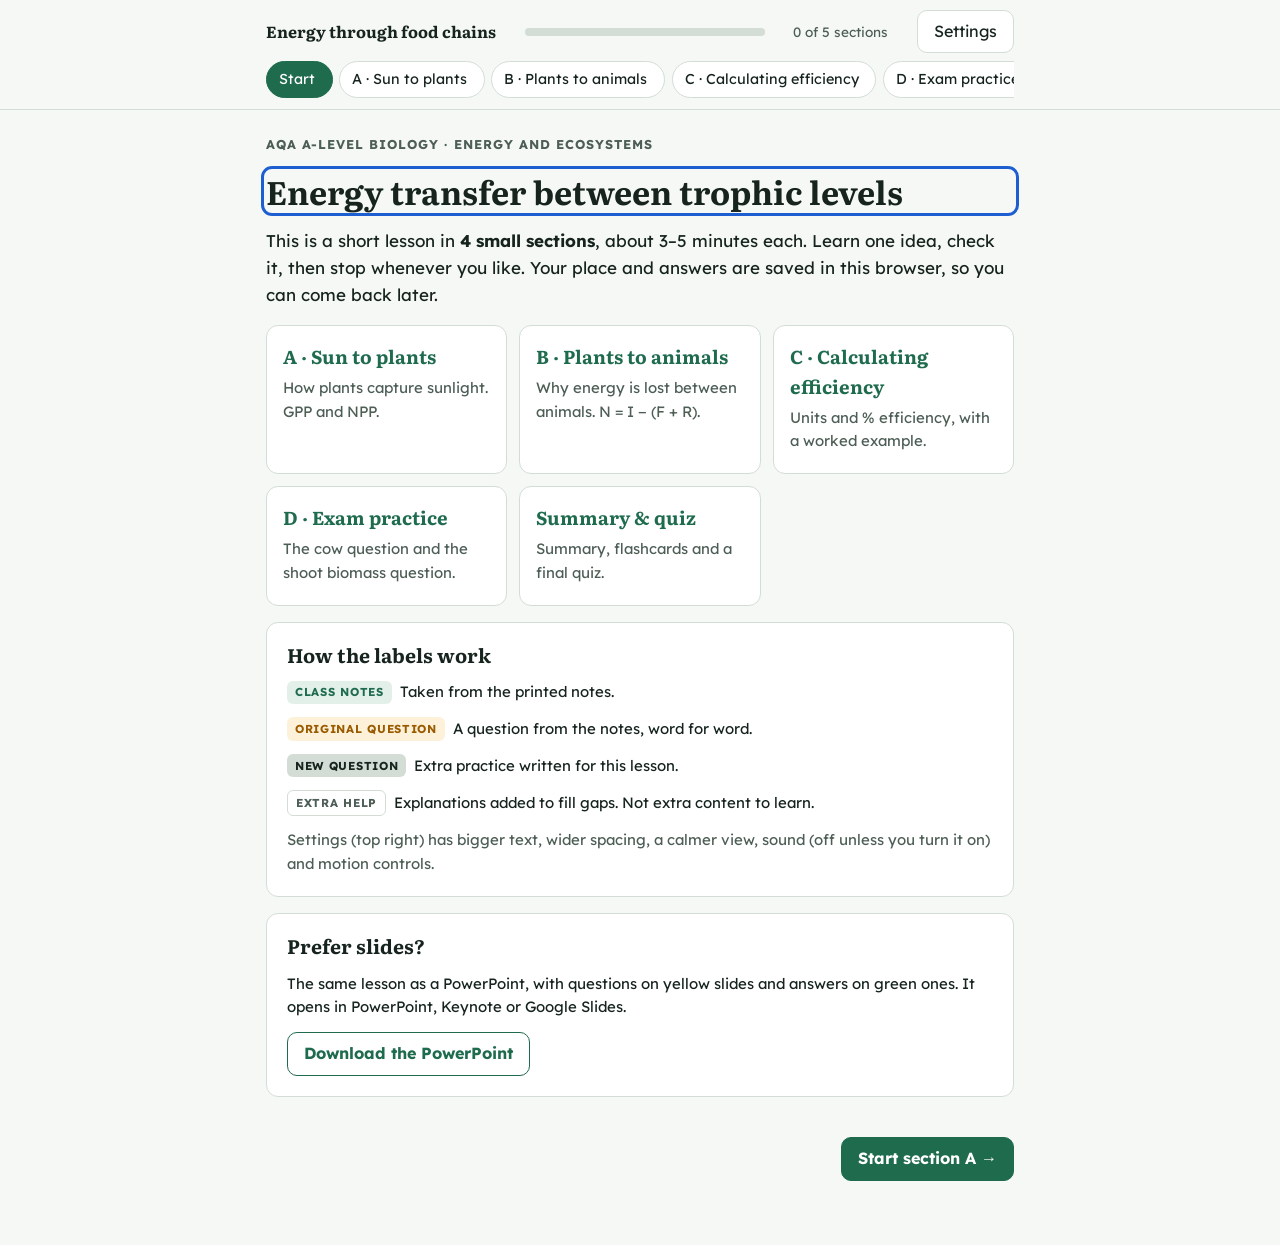
==== index.html @ c76f796a "Add energy transfer lesson site Co-Authored-By: Claude Opus 5.5 <noreply@anthropic.com> Claude-Sessi" ====
<!doctype html><html lang="en-GB"><head><meta charset="utf-8"><meta name="viewport" content="width=device-width,initial-scale=1,viewport-fit=cover"><meta name="theme-color" content="#1F6B4E"><style>[hidden]{display:none!important}html{-webkit-text-size-adjust:100%}</style></head><body><title>Energy Through Food Chains</title>
<link rel="preconnect" href="https://fonts.googleapis.com">
<link rel="preconnect" href="https://fonts.gstatic.com" crossorigin>
<link rel="stylesheet" href="https://fonts.googleapis.com/css2?family=Lexend:wght@400;700&family=Literata:opsz,wght@7..72,500;7..72,700&display=swap">
<style>
/* Layout: one calm reading column; a sticky bar holds progress + section tabs; one section on screen at a time. */
:root{
  --bg:#F5F8F5; --surface:#FFFFFF; --ink:#16241D; --muted:#4D5E55; --line:#D3DDD6;
  --leaf:#1F6B4E; --leaf-soft:#E3F0E9; --sun:#9A5B00; --sun-fill:#F6C453; --sun-soft:#FDF2D9;
  --heat:#A93A22; --heat-soft:#FBE7E1; --ok:#1F6B4E; --bad:#A93A22; --focus:#1D5FD1;
  --font-display:"Literata", "Century Schoolbook", Georgia, serif;
  --font-body:"Lexend", Calibri, Arial, sans-serif;
  --fs:1.0625rem; --lh:1.6; --gap:1rem; --radius:12px;
}
@media (prefers-color-scheme: dark){:root:not([data-theme="light"]){
  --bg:#0F1813; --surface:#16231C; --ink:#E5EEE8; --muted:#A5B7AC; --line:#2C3D33;
  --leaf:#72C9A0; --leaf-soft:#1C3328; --sun:#F2BE58; --sun-fill:#C9902A; --sun-soft:#30290F;
  --heat:#F08E74; --heat-soft:#3A2019; --ok:#72C9A0; --bad:#F08E74; --focus:#8DB4FF; color-scheme:dark}}
:root[data-theme="dark"]{
  --bg:#0F1813; --surface:#16231C; --ink:#E5EEE8; --muted:#A5B7AC; --line:#2C3D33;
  --leaf:#72C9A0; --leaf-soft:#1C3328; --sun:#F2BE58; --sun-fill:#C9902A; --sun-soft:#30290F;
  --heat:#F08E74; --heat-soft:#3A2019; --ok:#72C9A0; --bad:#F08E74; --focus:#8DB4FF; color-scheme:dark}
:root[data-size="l"]{--fs:1.1875rem} :root[data-size="xl"]{--fs:1.375rem}
:root[data-spacing="wide"]{--lh:1.9; --gap:1.4rem}
:root[data-spacing="wide"] body{letter-spacing:.02em; word-spacing:.08em}
*{box-sizing:border-box}
body{background:var(--bg); color:var(--ink); font-family:var(--font-body); font-size:var(--fs); line-height:var(--lh); margin:0}
.wrap{max-width:780px; margin:0 auto; padding-inline:16px; padding-block:0 4rem}
h1,h2,h3{font-family:var(--font-display); line-height:1.25; text-wrap:balance; margin:0}
h1{font-size:1.9em} h2{font-size:1.45em} h3{font-size:1.15em}
p{margin:0}
b,strong{font-weight:700}
.stack{display:flex; flex-direction:column; gap:var(--gap)}
:focus-visible{outline:3px solid var(--focus); outline-offset:2px; border-radius:6px}

/* top bar */
.bar{position:sticky; top:env(safe-area-inset-top,0px); z-index:5; background:var(--bg); border-bottom:1px solid var(--line)}
.bar-in{max-width:780px; margin:0 auto; padding:.6rem 16px; display:flex; flex-direction:column; gap:.5rem}
.bar-top{display:flex; align-items:center; gap:.75rem; justify-content:space-between}
.brand{font-family:var(--font-display); font-weight:700; font-size:1rem}
.prog{flex:1; max-width:240px; height:8px; border-radius:99px; background:var(--line); overflow:hidden}
.prog i{display:block; height:100%; width:0; background:var(--leaf)}
.progtxt{font-size:.85rem; color:var(--muted); font-variant-numeric:tabular-nums; white-space:nowrap}
nav.tabs{display:flex; gap:.4rem; overflow-x:auto; padding-bottom:2px}
nav.tabs button{flex:none; font:inherit; font-size:.9rem; padding:.35rem .75rem; border-radius:99px; border:1px solid var(--line); background:var(--surface); color:var(--ink); cursor:pointer}
nav.tabs button[aria-current="true"]{background:var(--leaf); color:var(--surface); border-color:var(--leaf)}
nav.tabs button .tick{margin-left:.3rem}

/* buttons */
.btn{font:inherit; font-size:.95em; padding:.5rem 1rem; border-radius:10px; border:1.5px solid var(--leaf); background:var(--surface); color:var(--leaf); cursor:pointer; font-weight:700}
.btn:hover{background:var(--leaf-soft)}
.btn.solid{background:var(--leaf); color:var(--surface)}
.btn.quiet{border-color:var(--line); color:var(--ink); font-weight:400}
.btn:disabled{opacity:.5; cursor:default}
.row{display:flex; flex-wrap:wrap; gap:.5rem; align-items:center}

/* cards */
section.screen{padding-top:1.5rem}
.eyebrow{font-size:.8rem; letter-spacing:.08em; text-transform:uppercase; color:var(--muted); font-weight:700}
.card{background:var(--surface); border:1px solid var(--line); border-radius:var(--radius); padding:1.25rem; display:flex; flex-direction:column; gap:.8rem; min-width:0}
.card-h{display:flex; justify-content:space-between; align-items:flex-start; gap:.5rem}
.tag{display:inline-block; font-size:.72rem; font-weight:700; letter-spacing:.06em; text-transform:uppercase; padding:.15rem .5rem; border-radius:6px; white-space:nowrap}
.tag.notes{background:var(--leaf-soft); color:var(--leaf)}
.tag.orig{background:var(--sun-soft); color:var(--sun)}
.tag.new{background:var(--line); color:var(--ink)}
.tag.extra{background:transparent; border:1px solid var(--line); color:var(--muted)}
.listen{font:inherit; font-size:.8rem; background:none; border:none; color:var(--muted); cursor:pointer; text-decoration:underline; padding:.2rem}
.def{border:1.5px solid var(--leaf); border-radius:10px; padding:.8rem 1rem}
.def dt{font-weight:700; color:var(--leaf)}
.def dd{margin:0}
.formula{font-family:var(--font-display); font-size:1.35em; font-weight:700; text-align:center; padding:.7rem; background:var(--leaf-soft); border-radius:10px}
.tip,.warn{border-radius:10px; padding:.7rem 1rem}
.tip{background:var(--sun-soft)} .warn{background:var(--heat-soft)}
.tip b:first-child,.warn b:first-child{display:block; font-size:.8rem; letter-spacing:.06em; text-transform:uppercase}
ul.clean,ol.clean{margin:0; padding-left:1.3rem; display:flex; flex-direction:column; gap:.35rem}
.muted{color:var(--muted)}
.small{font-size:.88em}
.fig{overflow-x:auto}
.fig svg{display:block; width:100%; height:auto; min-width:520px}
.fig.narrow svg{min-width:0}
.fig text{font-family:var(--font-body); fill:var(--ink)}

/* interactive bits */
.reveal-body{border-left:0; background:var(--leaf-soft); border-radius:10px; padding:.8rem 1rem; display:flex; flex-direction:column; gap:.5rem}
.opts{display:flex; flex-direction:column; gap:.45rem}
.opts button{font:inherit; text-align:left; padding:.6rem .9rem; border-radius:10px; border:1.5px solid var(--line); background:var(--surface); color:var(--ink); cursor:pointer}
.opts button:hover{border-color:var(--leaf)}
.opts button.right{border-color:var(--ok); background:var(--leaf-soft)}
.opts button.wrong{border-color:var(--bad); background:var(--heat-soft)}
.fb{border-radius:10px; padding:.7rem 1rem; background:var(--bg); border:1px solid var(--line)}
.fb .verdict{font-weight:700}
.fb.good .verdict{color:var(--ok)} .fb.nope .verdict{color:var(--bad)}
textarea,input[type=text]{font:inherit; width:100%; padding:.6rem .8rem; border:1.5px solid var(--line); border-radius:10px; background:var(--bg); color:var(--ink)}
textarea{min-height:5.5rem; resize:vertical}
input.numin{max-width:12rem}
.rate{display:flex; flex-wrap:wrap; gap:.4rem; align-items:center}
.rate button[aria-pressed="true"]{background:var(--leaf); color:var(--surface); border-color:var(--leaf)}
.steps li[hidden]{display:none}
.steps li{padding:.2rem 0}
.hintbox{display:flex; flex-direction:column; gap:.5rem}
.hint{background:var(--sun-soft); border-radius:10px; padding:.6rem .9rem}
.chips{display:flex; flex-wrap:wrap; gap:.4rem}
.chips button{font:inherit; font-size:.92em; padding:.4rem .8rem; border-radius:99px; border:1.5px solid var(--line); background:var(--surface); color:var(--ink); cursor:pointer}
.chips button[aria-pressed="true"]{border-color:var(--leaf); background:var(--leaf-soft); font-weight:700}
.explain{min-height:3.2em}
.flow-node{cursor:pointer}
.marks{font-size:.85rem; color:var(--muted); font-weight:700; white-space:nowrap}
.qtext{font-weight:700}
.answer-line{display:flex; gap:.5rem; align-items:center; flex-wrap:wrap}

/* flashcards */
.flash{border:1.5px solid var(--leaf); border-radius:var(--radius); padding:1.4rem; min-height:9rem; display:flex; flex-direction:column; justify-content:center; gap:.6rem; background:var(--surface)}
.flash .side{font-size:.75rem; letter-spacing:.08em; text-transform:uppercase; color:var(--muted); font-weight:700}
.flash .face{font-size:1.15em}

/* bottom nav */
.pager{display:flex; justify-content:space-between; gap:.5rem; margin-top:1.5rem; flex-wrap:wrap}
.done-row{display:flex; align-items:center; gap:.6rem; flex-wrap:wrap; padding:.9rem 1rem; border:1px dashed var(--line); border-radius:var(--radius)}

/* settings */
dialog{border:1px solid var(--line); border-radius:var(--radius); background:var(--surface); color:var(--ink); max-width:420px; width:calc(100% - 32px); padding:1.25rem}
dialog::backdrop{background:rgba(0,0,0,.35)}
.set{display:flex; flex-direction:column; gap:.4rem; padding:.6rem 0; border-bottom:1px solid var(--line)}
.set:last-of-type{border-bottom:0}
.set label{font-weight:700}

/* map */
.map{display:grid; grid-template-columns:repeat(auto-fit,minmax(200px,1fr)); gap:.75rem}
.map button{font:inherit; text-align:left; padding:1rem; border-radius:var(--radius); border:1px solid var(--line); background:var(--surface); color:var(--ink); cursor:pointer; display:flex; flex-direction:column; gap:.25rem; min-width:0}
.map button:hover{border-color:var(--leaf)}
.map .k{font-family:var(--font-display); font-weight:700; color:var(--leaf); font-size:1.1em}

:root[data-focus="on"] .tag.extra, :root[data-focus="on"] .listen{display:none}
@media (prefers-reduced-motion: no-preference){
  :root:not([data-motion="off"]) .anim{animation:rise .25s ease-out}
}
@keyframes rise{from{opacity:.4; transform:translateY(4px)} to{opacity:1; transform:none}}
@media (max-width:520px){ h1{font-size:1.6em} .card{padding:1rem} .brand{font-size:.85rem} .prog{max-width:90px} }
.swipe{display:none} @media (max-width:640px){.swipe{display:block}}
</style>

<svg width="0" height="0" style="position:absolute" aria-hidden="true" focusable="false"><defs><marker id="ah" viewBox="0 0 10 10" refX="8" refY="5" markerWidth="6" markerHeight="6" orient="auto-start-reverse"><path d="M0 0 L10 5 L0 10 z" fill="var(--muted)"/></marker></defs></svg>
<header class="bar">
  <div class="bar-in">
    <div class="bar-top">
      <span class="brand">Energy through food chains</span>
      <div class="prog" role="progressbar" aria-label="Lesson progress" aria-valuemin="0" aria-valuemax="100" aria-valuenow="0"><i id="progfill"></i></div>
      <span class="progtxt" id="progtxt">0 of 5 sections</span>
      <button class="btn quiet" id="openSettings" aria-haspopup="dialog">Settings</button>
    </div>
    <nav class="tabs" aria-label="Lesson sections" id="tabs"></nav>
  </div>
</header>

<main class="wrap" id="main">

<!-- ============ START ============ -->
<section class="screen stack" data-sec="start" data-name="Start">
  <p class="eyebrow">AQA A-level Biology · Energy and ecosystems</p>
  <h1>Energy transfer between trophic levels</h1>
  <p>This is a short lesson in <b>4 small sections</b>, about 3–5 minutes each. Learn one idea, check it, then stop whenever you like. Your place and answers are saved in this browser, so you can come back later.</p>
  <div id="resumeBox" hidden class="tip"><b>Welcome back</b><span id="resumeTxt"></span> <button class="btn solid" id="resumeBtn" style="margin-top:.5rem">Carry on where I stopped</button></div>
  <div class="map" id="map"></div>
  <div class="card">
    <h3>How the labels work</h3>
    <div class="row"><span class="tag notes">Class notes</span><span class="small">Taken from the printed notes.</span></div>
    <div class="row"><span class="tag orig">Original question</span><span class="small">A question from the notes, word for word.</span></div>
    <div class="row"><span class="tag new">New question</span><span class="small">Extra practice written for this lesson.</span></div>
    <div class="row"><span class="tag extra">Extra help</span><span class="small">Explanations added to fill gaps. Not extra content to learn.</span></div>
    <p class="small muted">Settings (top right) has bigger text, wider spacing, a calmer view, sound (off unless you turn it on) and motion controls.</p>
  </div>
  <div class="card"><h3>Prefer slides?</h3><p class="small">The same lesson as a PowerPoint, with questions on yellow slides and answers on green ones. It opens in PowerPoint, Keynote or Google Slides.</p><div class="row"><a class="btn" href="Energy-transfer-lesson.pptx" download style="text-decoration:none">Download the PowerPoint</a></div></div>
  <div class="pager"><span></span><button class="btn solid" data-go="A">Start section A →</button></div>
</section>

<!-- ============ A ============ -->
<section class="screen stack" data-sec="A" data-name="A · Sun to plants" hidden>
  <p class="eyebrow">Section A · about 5 minutes</p>
  <h2>From sunlight to plant biomass</h2>

  <div class="card" data-read>
    <div class="card-h"><h3>The big idea</h3><span class="tag notes">Class notes</span></div>
    <p>A <b>trophic level</b> is an organism's <b>position in the food chain</b> (or food web): producer, primary consumer, secondary consumer and so on.</p>
    <p>Energy is <b>lost at each trophic level</b>. Energy is never destroyed. It leaves the food chain, mostly as <b>heat</b>, so less is passed on at each step.</p>
    <div class="tip"><b>Extra help · link to what you know</b>Photosynthesis turns light energy into chemical energy stored in organic molecules: glucose, cellulose, starch, amino acids, DNA and so on. That stored chemical energy is what gets passed along the food chain.</div>
    <button class="listen" type="button">Read aloud</button>
  </div>

  <div class="card" data-read>
    <div class="card-h"><h3>Only about 1–3% of sunlight is captured</h3><span class="tag notes">Class notes</span></div>
    <p>Only about <b>1–3%</b> of the available sunlight is trapped by photosynthesis. Tap each numbered arrow to see where the rest goes.</p>
    <div class="fig narrow">
      <svg viewBox="0 0 520 250" role="img" aria-labelledby="sunT">
        <title id="sunT">Sunlight reaching a leaf. Four arrows show light that is not captured: reflected, absorbed by the atmosphere, wrong wavelength, misses chlorophyll. A small arrow shows 1 to 3 percent captured.</title>
        <circle cx="60" cy="60" r="34" fill="var(--sun-fill)"/>
        <text x="60" y="65" text-anchor="middle" font-size="15" font-weight="700">Sun</text>
        <line x1="95" y1="80" x2="300" y2="165" stroke="var(--sun)" stroke-width="8" stroke-linecap="round"/>
        <path d="M300 165 C 360 120, 450 130, 490 170 C 440 215, 350 215, 300 165 Z" fill="var(--leaf)"/>
        <text x="395" y="176" text-anchor="middle" font-size="15" font-weight="700" fill="var(--surface)" style="fill:var(--surface)">Producer</text>
        <text x="395" y="236" text-anchor="middle" font-size="14" font-weight="700" fill="var(--leaf)" style="fill:var(--leaf)">1–3% → chemical energy</text>
        <g class="flow-node" data-pick="sun1" tabindex="0" role="button" aria-label="Reason 1">
          <line x1="250" y1="145" x2="270" y2="40" stroke="var(--heat)" stroke-width="3" marker-end="url(#ah)"/><circle cx="270" cy="30" r="14" fill="var(--heat)"/><text x="270" y="35" text-anchor="middle" font-size="14" font-weight="700" style="fill:var(--surface)">1</text></g>
        <g class="flow-node" data-pick="sun2" tabindex="0" role="button" aria-label="Reason 2">
          <circle cx="170" cy="112" r="14" fill="var(--heat)"/><text x="170" y="117" text-anchor="middle" font-size="14" font-weight="700" style="fill:var(--surface)">2</text></g>
        <g class="flow-node" data-pick="sun3" tabindex="0" role="button" aria-label="Reason 3">
          <line x1="300" y1="165" x2="380" y2="60" stroke="var(--heat)" stroke-width="3"/><circle cx="388" cy="50" r="14" fill="var(--heat)"/><text x="388" y="55" text-anchor="middle" font-size="14" font-weight="700" style="fill:var(--surface)">3</text></g>
        <g class="flow-node" data-pick="sun4" tabindex="0" role="button" aria-label="Reason 4">
          <line x1="300" y1="165" x2="250" y2="225" stroke="var(--heat)" stroke-width="3"/><circle cx="240" cy="232" r="14" fill="var(--heat)"/><text x="240" y="237" text-anchor="middle" font-size="14" font-weight="700" style="fill:var(--surface)">4</text></g>
      </svg>
    </div>
    <div class="chips" role="group" aria-label="Choose a reason">
      <button data-pick="sun1" aria-pressed="false">1 Reflected</button>
      <button data-pick="sun2" aria-pressed="false">2 Atmosphere</button>
      <button data-pick="sun3" aria-pressed="false">3 Wrong wavelength</button>
      <button data-pick="sun4" aria-pressed="false">4 Misses chlorophyll</button>
    </div>
    <div class="fb explain" id="sunExplain" aria-live="polite">Pick a number to see the reason.</div>
    <div class="tip"><b>Exam tip</b>Learn the four reasons as a list. "Explain why so little light energy is used" questions want these.</div>
    <button class="listen" type="button">Read aloud</button>
  </div>

  <div class="card" data-read>
    <div class="card-h"><h3>GPP and NPP</h3><span class="tag notes">Class notes</span></div>
    <dl class="def"><dt>Gross primary production (GPP)</dt><dd>Chemical energy store in plant biomass in a given area or volume. (This is the energy captured by <b>photosynthesis</b>.)</dd></dl>
    <dl class="def"><dt>Net primary production (NPP)</dt><dd>The chemical energy store in plant biomass after respiratory losses to the environment.</dd></dl>
    <div class="formula">NPP = GPP − R</div>
    <p class="small muted" style="text-align:center">R is respiratory losses</p>
    <div class="tip"><b>Extra help · why subtract R?</b>Picture a bucket being filled by a tap (photosynthesis = GPP) with a leak in the side (the plant's own respiration = R). The plant needs to respire to stay alive, and that energy ends up as heat. What stays in the bucket is <b>NPP</b>.</div>
    <p><b>This NPP is available for:</b></p>
    <ol class="clean" type="a"><li>Plant growth</li><li>Plant reproduction</li><li>Other trophic levels, e.g. herbivores or decomposers</li></ol>
    <p class="small"><span class="tag notes">Handwritten note</span> NPP (biomass) may be passed on to the next (trophic) level, i.e. the primary consumer. There are large energy losses in this transfer.</p>
    <button class="listen" type="button">Read aloud</button>
  </div>

  <h3 style="margin-top:.5rem">Check A</h3>

  <div class="card" data-q="A1" data-label="A · Name for converted light energy">
    <div class="card-h"><span class="tag orig">Original question</span></div>
    <p class="qtext">The light energy which is converted into chemical energy in the form of organic molecules (glucose / cellulose / starch / amino acids / DNA etc.) is called:</p>
    <textarea aria-label="Your answer" placeholder="Type your answer"></textarea>
    <button class="btn" data-model>Compare with model answer</button>
    <div class="reveal-body" hidden>
      <p><b>Gross primary production (GPP).</b></p>
      <p>Why: it is the <b>total</b> chemical energy stored by photosynthesis, before the plant has used any of it for respiration.</p>
      <p class="small muted">Your notes have "photosynthesis" written here. That is the <b>process</b>. The question asks for the <b>name of the energy</b>, which is GPP.</p>
    </div>
  </div>

  <div class="card" data-q="A2" data-label="A · What NPP is available for">
    <div class="card-h"><span class="tag orig">Original question</span></div>
    <p class="qtext">This NPP is available for: a) … b) … c) …</p>
    <textarea aria-label="Your answer" placeholder="List three things"></textarea>
    <button class="btn" data-model>Compare with model answer</button>
    <div class="reveal-body" hidden>
      <p>a) <b>Plant growth</b> · b) <b>Plant reproduction</b> · c) <b>Other trophic levels</b>, e.g. herbivores or decomposers.</p>
      <p>Why: NPP is the energy left over after respiration, so it is the only energy that can build new biomass. Animals and decomposers can only get energy from that new biomass.</p>
    </div>
  </div>

  <div class="card mcq" data-q="A3" data-label="A · Which is not a reason light is not used" data-answer="d">
    <div class="card-h"><span class="tag new">New question</span></div>
    <p class="qtext">Which of these is <u>not</u> a reason most sunlight is not used in photosynthesis?</p>
    <div class="opts">
      <button data-o="a" data-fb="This is a real reason. Some light is reflected off the leaf.">Some light is reflected</button>
      <button data-o="b" data-fb="This is a real reason. Some light is absorbed by gases or water vapour in the atmosphere before it reaches the plant.">Some light is absorbed by the atmosphere</button>
      <button data-o="c" data-fb="This is a real reason. Chlorophyll only absorbs certain wavelengths.">Some light is the wrong wavelength</button>
      <button data-o="d" data-fb="Correct. Energy can never be destroyed. It is reflected, absorbed elsewhere or not captured, but it still exists.">Some light energy is destroyed</button>
    </div>
    <div class="fb" hidden aria-live="polite"></div>
  </div>

  <div class="card num" data-q="A4" data-label="A · Calculate NPP" data-answer="8000" data-tol="0.5">
    <div class="card-h"><span class="tag new">New question</span></div>
    <p class="qtext">A grassland has a GPP of 20 000 kJ m<sup>−2</sup> year<sup>−1</sup>. The plants lose 12 000 kJ m<sup>−2</sup> year<sup>−1</sup> in respiration. Calculate the NPP.</p>
    <div class="answer-line"><input type="text" inputmode="decimal" class="numin" aria-label="NPP in kJ per metre squared per year"><span class="small">kJ m<sup>−2</sup> year<sup>−1</sup></span><button class="btn" data-check>Check</button></div>
    <div class="fb" hidden aria-live="polite"></div>
    <div class="hintbox" data-hints='["Which formula links GPP, NPP and R?","NPP = GPP − R","20 000 − 12 000 = 8 000 kJ m⁻² year⁻¹"]'><button class="btn quiet" data-hint>Show a hint</button></div>
  </div>

  <div class="done-row"><button class="btn solid" data-complete="A">Mark section A done</button><span class="small muted">You can take a break here.</span></div>
  <div class="pager"><button class="btn quiet" data-go="start">← Start</button><button class="btn" data-go="B">Section B →</button></div>
</section>

<!-- ============ B ============ -->
<section class="screen stack" data-sec="B" data-name="B · Plants to animals" hidden>
  <p class="eyebrow">Section B · about 5 minutes</p>
  <h2>Why so much energy is lost along a food chain</h2>

  <div class="card" data-read>
    <div class="card-h"><h3>Energy flow through a food chain</h3><span class="tag notes">Class notes · Figure 1</span></div>
    <p>Step through the chain. The percentages show roughly how much energy passes to the next level.</p>
    <div class="fig">
      <svg viewBox="0 0 700 230" role="img" aria-labelledby="chainT" id="chainSvg">
        <title id="chainT">Sun to primary producers 1 to 3 percent; producers to primary consumers 5 to 10 percent; primary to secondary consumers 15 to 20 percent; secondary to tertiary consumers 15 to 20 percent. Each level loses energy as heat during respiration. Decomposers and detritivores feed on faeces, urine and dead organisms.</title>
        
        <rect x="320" y="6" width="370" height="34" rx="8" fill="var(--bg)" stroke="var(--line)" data-step="5"/>
        <text x="505" y="28" text-anchor="middle" font-size="13" data-step="5">Decomposers &amp; detritivores (faeces, urine, dead organisms)</text>
        <circle cx="45" cy="105" r="32" fill="var(--sun-fill)"/><text x="45" y="110" text-anchor="middle" font-size="14" font-weight="700">Sun</text>
        <g data-step="1"><line x1="80" y1="105" x2="122" y2="105" stroke="var(--muted)" stroke-width="2.5" marker-end="url(#ah)"/><text x="101" y="92" text-anchor="middle" font-size="13" font-weight="700">1–3%</text>
          <rect x="125" y="80" width="105" height="50" rx="8" fill="var(--leaf-soft)" stroke="var(--leaf)"/><text x="177" y="102" text-anchor="middle" font-size="13" font-weight="700">Primary</text><text x="177" y="119" text-anchor="middle" font-size="13" font-weight="700">producers</text>
          <line x1="177" y1="132" x2="177" y2="180" stroke="var(--heat)" stroke-width="2.5" marker-end="url(#ah)"/></g>
        <g data-step="2"><line x1="232" y1="105" x2="272" y2="105" stroke="var(--muted)" stroke-width="2.5" marker-end="url(#ah)"/><text x="252" y="92" text-anchor="middle" font-size="13" font-weight="700">5–10%</text>
          <rect x="275" y="80" width="105" height="50" rx="8" fill="var(--leaf-soft)" stroke="var(--leaf)"/><text x="327" y="102" text-anchor="middle" font-size="13" font-weight="700">Primary</text><text x="327" y="119" text-anchor="middle" font-size="13" font-weight="700">consumers</text>
          <line x1="327" y1="132" x2="327" y2="180" stroke="var(--heat)" stroke-width="2.5" marker-end="url(#ah)"/></g>
        <g data-step="3"><line x1="382" y1="105" x2="422" y2="105" stroke="var(--muted)" stroke-width="2.5" marker-end="url(#ah)"/><text x="402" y="92" text-anchor="middle" font-size="13" font-weight="700">15–20%</text>
          <rect x="425" y="80" width="105" height="50" rx="8" fill="var(--leaf-soft)" stroke="var(--leaf)"/><text x="477" y="102" text-anchor="middle" font-size="13" font-weight="700">Secondary</text><text x="477" y="119" text-anchor="middle" font-size="13" font-weight="700">consumers</text>
          <line x1="477" y1="132" x2="477" y2="180" stroke="var(--heat)" stroke-width="2.5" marker-end="url(#ah)"/></g>
        <g data-step="4"><line x1="532" y1="105" x2="572" y2="105" stroke="var(--muted)" stroke-width="2.5" marker-end="url(#ah)"/><text x="552" y="92" text-anchor="middle" font-size="13" font-weight="700">15–20%</text>
          <rect x="575" y="80" width="105" height="50" rx="8" fill="var(--leaf-soft)" stroke="var(--leaf)"/><text x="627" y="102" text-anchor="middle" font-size="13" font-weight="700">Tertiary</text><text x="627" y="119" text-anchor="middle" font-size="13" font-weight="700">consumers</text>
          <line x1="627" y1="132" x2="627" y2="180" stroke="var(--heat)" stroke-width="2.5" marker-end="url(#ah)"/></g>
        <text x="400" y="205" text-anchor="middle" font-size="14" font-weight="700" style="fill:var(--heat)" data-step="1">↓ energy lost as heat during respiration</text>
      </svg>
    </div>
    <p class="small muted swipe">Scroll the diagram sideways to see all of it.</p>
    <div class="row"><button class="btn" id="chainNext">Show next step</button><button class="btn quiet" id="chainAll">Show all</button></div>
    <p class="fb explain" id="chainTxt" aria-live="polite">Press "Show next step" to start at the Sun.</p>
    <p class="small muted">These percentages are only rough averages. They vary a lot between plants, animals and habitats.</p>
    <button class="listen" type="button">Read aloud</button>
  </div>

  <div class="card" data-read>
    <div class="card-h"><h3>Where the energy goes at each step</h3><span class="tag notes">Class notes</span></div>
    <div class="chips" role="tablist" aria-label="Choose a transfer">
      <button role="tab" aria-pressed="true" data-tab="pp">Producer → primary consumer</button>
      <button role="tab" aria-pressed="false" data-tab="ps">Primary → secondary consumer</button>
    </div>
    <div data-panel="pp">
      <ol class="clean">
        <li>Large amounts of the plant may be <b>indigestible</b> and lost from the animal as <b>faeces</b>.</li>
        <li><b>Not all of the plant may be eaten</b> (roots, bark etc.).</li>
        <li>Some energy is lost in <b>excretion</b>, such as energy lost in <b>urine</b> (consumer).</li>
        <li>Energy lost in <b>respiration</b> and as <b>heat</b> to the environment.</li>
      </ol>
    </div>
    <div data-panel="ps" hidden>
      <ol class="clean">
        <li>Large amounts of the animal may be <b>indigestible</b>. Some of the net production therefore passes out in <b>faeces</b>.</li>
        <li><b>Not all of the animal may be eaten</b> (bones and organs).</li>
        <li>Some energy is lost in <b>excretion</b>, such as energy lost in <b>urine</b> (consumer).</li>
        <li>Energy lost in <b>respiration</b> and as <b>heat</b> to the environment.</li>
      </ol>
    </div>
    <p><b>Energy that is stored as new biomass is available to the next trophic level.</b></p>
    <div class="tip"><b>Extra help · spot the pattern</b>The four reasons are the same at both steps. Only the examples change: roots and bark for plants, bones and organs for animals. Plants contain a lot of indigestible material, which is part of why the first step (5–10%) is less efficient than later ones (15–20%).</div>
    <button class="listen" type="button">Read aloud</button>
  </div>

  <div class="card" data-read>
    <div class="card-h"><h3>Net production of consumers</h3><span class="tag notes">Class notes</span></div>
    <div class="formula">N = I − (F + R)</div>
    <ul class="clean">
      <li><b>N</b> is the net production</li>
      <li><b>I</b> is the chemical energy store of ingested food</li>
      <li><b>F</b> is the energy lost in faeces and urine</li>
      <li><b>R</b> is the energy lost in respiration</li>
    </ul>
    <div class="tip"><b>Extra help · in plain words</b>Take what the animal <b>eats</b>. Subtract what comes <b>out the other end</b> (faeces and urine) and what is <b>burned in respiration</b>. What's left is new animal tissue, the only part the next level can eat.</div>
    <div class="warn"><b>Common mistake</b>In this formula F covers faeces <b>and</b> urine. Some exam questions split urine out as a separate letter (the cow question uses <b>U</b>). Always read the key and subtract every loss.</div>
    <button class="listen" type="button">Read aloud</button>
  </div>

  <div class="card" data-read>
    <div class="card-h"><h3>So why are food chains short?</h3><span class="tag notes">Class notes · summary</span></div>
    <ul class="clean">
      <li>Energy transfer is <b>inefficient</b> and results in <b>large losses at each trophic level</b>.</li>
      <li>Food chains are therefore usually <b>no more than 4–5 trophic levels</b>, because there is not enough energy to support a <b>breeding population</b> at a higher trophic level.</li>
    </ul>
    <button class="listen" type="button">Read aloud</button>
  </div>

  <h3 style="margin-top:.5rem">Check B</h3>

  <div class="card num" data-q="B1" data-label="B · Net production N = I − (F + R)" data-answer="150" data-tol="0.5" data-traps='[[450,450,"You subtracted F but forgot R. N = I − (F + R), so take away both."],[550,550,"You subtracted R but forgot F (faeces and urine)."]]'>
    <div class="card-h"><span class="tag new">New question</span></div>
    <p class="qtext">A rabbit ingests 1 000 kJ of grass. It loses 550 kJ in faeces and urine and 300 kJ in respiration. Calculate its net production.</p>
    <div class="answer-line"><input type="text" inputmode="decimal" class="numin" aria-label="Net production in kJ"><span class="small">kJ</span><button class="btn" data-check>Check</button></div>
    <div class="fb" hidden aria-live="polite"></div>
    <div class="hintbox" data-hints='["Use N = I − (F + R). Which number is I?","I = 1 000, F = 550, R = 300","N = 1 000 − (550 + 300) = 1 000 − 850 = 150 kJ"]'><button class="btn quiet" data-hint>Show a hint</button></div>
  </div>

  <div class="card mcq" data-q="B2" data-label="B · Why producer→primary is least efficient" data-answer="b">
    <div class="card-h"><span class="tag new">New question</span></div>
    <p class="qtext">Why is the transfer from producers to primary consumers (5–10%) usually less efficient than from primary to secondary consumers (15–20%)?</p>
    <div class="opts">
      <button data-o="a" data-fb="Plants do respire, but this is about the consumer eating them. The key difference is what the consumer can digest.">Plants don't respire, so energy is wasted</button>
      <button data-o="b" data-fb="Correct. Large amounts of plant material are indigestible, so more energy is lost in faeces. Animal tissue is easier to digest.">More of a plant is indigestible, so more energy is lost in faeces</button>
      <button data-o="c" data-fb="Energy is never destroyed. It is transferred elsewhere, mainly as heat.">Energy is destroyed when plants are eaten</button>
      <button data-o="d" data-fb="Herbivores do lose energy in urine, but so do carnivores. That loss is in both lists, so it can't explain the difference.">Only herbivores produce urine</button>
    </div>
    <div class="fb" hidden aria-live="polite"></div>
  </div>

  <div class="card" data-q="B3" data-label="B · Why food chains are short">
    <div class="card-h"><span class="tag new">New question</span><span class="marks">[2 marks]</span></div>
    <p class="qtext">Explain why food chains rarely have more than 4 or 5 trophic levels.</p>
    <textarea aria-label="Your answer"></textarea>
    <button class="btn" data-model>Compare with model answer</button>
    <div class="reveal-body" hidden>
      <ol class="clean">
        <li>Energy is <b>lost at each trophic level</b>, e.g. as heat from respiration, in faeces and urine, and in parts not eaten. ✔</li>
        <li>So after 4–5 levels there is <b>not enough energy to support a breeding population</b> at a higher level. ✔</li>
      </ol>
      <p class="small muted">Check your answer against both points. Wording can differ. This is self-marking, so be fair and kind to yourself.</p>
    </div>
  </div>

  <div class="done-row"><button class="btn solid" data-complete="B">Mark section B done</button><span class="small muted">A good place for a break.</span></div>
  <div class="pager"><button class="btn quiet" data-go="A">← Section A</button><button class="btn" data-go="C">Section C →</button></div>
</section>

<!-- ============ C ============ -->
<section class="screen stack" data-sec="C" data-name="C · Calculating efficiency" hidden>
  <p class="eyebrow">Section C · about 4 minutes</p>
  <h2>Calculating the efficiency of energy transfer</h2>

  <div class="card" data-read>
    <div class="card-h"><h3>Units: energy ÷ area ÷ time</h3><span class="tag notes">Class notes</span></div>
    <div class="map" style="grid-template-columns:repeat(auto-fit,minmax(200px,1fr))">
      <div class="def"><dt>On land</dt><dd style="font-size:1.2em"><b>kJ m<sup>−2</sup> year<sup>−1</sup></b></dd><dd class="small muted">per square metre (area)</dd></div>
      <div class="def"><dt>Aquatic ecosystems</dt><dd style="font-size:1.2em"><b>kJ m<sup>−3</sup> year<sup>−1</sup></b></dd><dd class="small muted">per cubic metre (volume of water)</dd></div>
    </div>
    <p>Each unit has three parts: <b>Energy</b> (kJ) · <b>Area</b> or volume (m<sup>−2</sup> or m<sup>−3</sup>) · <b>Time</b> (year<sup>−1</sup>).</p>
    <div class="tip"><b>Extra help · why m⁻³ in water?</b>Organisms live throughout the depth of a lake or sea, not just on a surface. So we measure per cube of water, not per square of ground.</div>
    <div class="formula">% efficiency = <span style="white-space:nowrap">energy available <u>after</u> transfer</span> ÷ <span style="white-space:nowrap">energy available <u>before</u> transfer</span> × 100</div>
    <button class="listen" type="button">Read aloud</button>
  </div>

  <div class="card">
    <div class="card-h"><h3>Worked example</h3><span class="tag notes">Class notes</span></div>
    <p>The energy flow for a food chain on land, in kJ m<sup>−2</sup> year<sup>−1</sup>:</p>
    <div class="fig narrow">
      <svg viewBox="0 0 420 200" role="img" aria-labelledby="exT">
        <title id="exT">Producers 6300, primary consumers 4032, secondary consumers 714, tertiary consumers 78, all in kilojoules per metre squared per year.</title>
        <g font-size="15">
          <rect x="10" y="8" width="400" height="38" rx="8" fill="var(--leaf-soft)"/><text x="30" y="33" font-weight="700">6300</text><text x="150" y="33">Producers</text>
          <rect x="10" y="56" width="400" height="38" rx="8" fill="var(--leaf-soft)"/><text x="30" y="81" font-weight="700">4032</text><text x="150" y="81">Primary consumers</text>
          <rect x="10" y="104" width="400" height="38" rx="8" fill="var(--sun-soft)" stroke="var(--sun)"/><text x="30" y="129" font-weight="700">714</text><text x="150" y="129">Secondary consumers</text>
          <rect x="10" y="152" width="400" height="38" rx="8" fill="var(--leaf-soft)"/><text x="30" y="177" font-weight="700">78</text><text x="150" y="177">Tertiary consumers</text>
        </g>
      </svg>
    </div>
    <p class="qtext">Find the percentage efficiency of energy transfer between primary and secondary consumers.</p>
    <ol class="clean steps" data-steps>
      <li><b>Step 1: find "after".</b> The energy that reaches the secondary consumers = <b>714</b> kJ m<sup>−2</sup> year<sup>−1</sup>.</li>
      <li><b>Step 2: find "before".</b> The energy that was available in the primary consumers = <b>4032</b> kJ m<sup>−2</sup> year<sup>−1</sup>.</li>
      <li><b>Step 3: divide after by before.</b> 714 ÷ 4032 = 0.1771</li>
      <li><b>Step 4: × 100.</b> 0.1771 × 100 = <b>17.7%</b> <span class="muted small">(this sits inside the 15–20% in Figure 1)</span></li>
    </ol>
    <div class="row"><button class="btn" data-stepnext>Show next step</button><button class="btn quiet" data-stepall>Show all</button></div>
    <div class="warn"><b>Common mistake</b>Putting the numbers upside down (4032 ÷ 714 = 565%). An efficiency can never be over 100%. If you get one, flip the fraction.</div>
  </div>

  <h3 style="margin-top:.5rem">Check C</h3>

  <div class="card num" data-q="C1" data-label="C · Efficiency secondary → tertiary" data-answer="10.9" data-tol="0.06" data-traps='[[910,920,"You divided before by after. Put the smaller, after-transfer number on top."],[0.1,0.115,"Nearly there. Don’t forget to × 100 to make a percentage."]]'>
    <div class="card-h"><span class="tag new">New question</span></div>
    <p class="qtext">Using the same food chain, calculate the percentage efficiency of energy transfer between secondary and tertiary consumers. Give your answer to 1 decimal place.</p>
    <div class="answer-line"><input type="text" inputmode="decimal" class="numin" aria-label="Percentage efficiency"><span class="small">%</span><button class="btn" data-check>Check</button></div>
    <div class="fb" hidden aria-live="polite"></div>
    <div class="hintbox" data-hints='["After = tertiary consumers. Before = secondary consumers.","78 ÷ 714 × 100","78 ÷ 714 = 0.1092 → × 100 = 10.9%"]'><button class="btn quiet" data-hint>Show a hint</button></div>
  </div>

  <div class="card num" data-q="C2" data-label="C · Efficiency producers → primary" data-answer="64" data-tol="0.06" data-traps='[[156,157,"You divided before by after. After-transfer number goes on top."]]'>
    <div class="card-h"><span class="tag new">New question</span></div>
    <p class="qtext">Now calculate the efficiency between producers and primary consumers.</p>
    <div class="answer-line"><input type="text" inputmode="decimal" class="numin" aria-label="Percentage efficiency"><span class="small">%</span><button class="btn" data-check>Check</button></div>
    <div class="fb" hidden aria-live="polite"></div>
    <div class="hintbox" data-hints='["After = primary consumers (4032). Before = producers (6300).","4032 ÷ 6300 × 100","= 64.0%. That is much higher than the 5–10% in Figure 1. Exam numbers are sometimes made up to practise the method, so trust your calculation."]'><button class="btn quiet" data-hint>Show a hint</button></div>
  </div>

  <div class="card mcq" data-q="C3" data-label="C · Units for a lake" data-answer="c">
    <div class="card-h"><span class="tag new">New question</span></div>
    <p class="qtext">Which units would you use for productivity in a lake?</p>
    <div class="opts">
      <button data-o="a" data-fb="This has no area/volume or time part. Productivity needs all three: energy, area or volume, and time.">kJ</button>
      <button data-o="b" data-fb="m⁻² is per area, used on land. In water we measure per volume.">kJ m⁻² year⁻¹</button>
      <button data-o="c" data-fb="Correct. Aquatic ecosystems are measured per cubic metre of water, per year.">kJ m⁻³ year⁻¹</button>
      <button data-o="d" data-fb="Close, but the energy unit should be kJ and the time unit year⁻¹. kJ m⁻³ year⁻¹ is the one in your notes.">m⁻³ year⁻¹</button>
    </div>
    <div class="fb" hidden aria-live="polite"></div>
  </div>

  <div class="done-row"><button class="btn solid" data-complete="C">Mark section C done</button><span class="small muted">Rest before the exam questions if you need to.</span></div>
  <div class="pager"><button class="btn quiet" data-go="B">← Section B</button><button class="btn" data-go="D">Section D →</button></div>
</section>

<!-- ============ D ============ -->
<section class="screen stack" data-sec="D" data-name="D · Exam practice" hidden>
  <p class="eyebrow">Section D · about 6 minutes · exam questions from your notes</p>
  <h2>Exam practice: the cow question</h2>

  <div class="card" data-read>
    <div class="card-h"><span class="tag orig">Original question</span><span class="marks">Total 5 marks</span></div>
    <p>The diagram shows the transfer of energy through a cow. The figures are in kJ × 10<sup>6</sup> year<sup>−1</sup>.</p>
    <p class="small muted">Redrawn as a flow so it's easier to read. Same numbers as the cow drawing in your notes.</p>
    <div class="fig">
      <svg viewBox="0 0 640 250" role="img" aria-labelledby="cowT">
        <title id="cowT">Energy flow through a cow. C equals 91.34 consumed in food. F equals 57.06 lost in faeces. A equals 34.28 absorbed from the gut. From A: R equals 30.51 lost by respiration, U equals 0.03 lost in urine, and P is unknown, used in production of new tissue.</title>
        <g font-size="14">
          <rect x="10" y="95" width="120" height="60" rx="10" fill="var(--sun-soft)" stroke="var(--sun)"/><text x="70" y="120" text-anchor="middle" font-weight="700">C = 91.34</text><text x="70" y="140" text-anchor="middle" font-size="12">consumed in food</text>
          <line x1="132" y1="125" x2="238" y2="125" stroke="var(--muted)" stroke-width="2.5" marker-end="url(#ah)"/>
          <line x1="185" y1="125" x2="185" y2="190" stroke="var(--heat)" stroke-width="2.5" marker-end="url(#ah)"/>
          <rect x="125" y="193" width="120" height="50" rx="10" fill="var(--heat-soft)" stroke="var(--heat)"/><text x="185" y="214" text-anchor="middle" font-weight="700">F = 57.06</text><text x="185" y="232" text-anchor="middle" font-size="12">lost in faeces</text>
          <rect x="240" y="95" width="130" height="60" rx="10" fill="var(--leaf-soft)" stroke="var(--leaf)"/><text x="305" y="120" text-anchor="middle" font-weight="700">A = 34.28</text><text x="305" y="140" text-anchor="middle" font-size="12">absorbed from gut</text>
          <line x1="372" y1="110" x2="455" y2="45" stroke="var(--heat)" stroke-width="2.5" marker-end="url(#ah)"/>
          <rect x="458" y="15" width="170" height="50" rx="10" fill="var(--heat-soft)" stroke="var(--heat)"/><text x="543" y="36" text-anchor="middle" font-weight="700">R = 30.51</text><text x="543" y="54" text-anchor="middle" font-size="12">lost by respiration</text>
          <line x1="372" y1="125" x2="455" y2="125" stroke="var(--heat)" stroke-width="2.5" marker-end="url(#ah)"/>
          <rect x="458" y="100" width="170" height="50" rx="10" fill="var(--heat-soft)" stroke="var(--heat)"/><text x="543" y="121" text-anchor="middle" font-weight="700">U = 0.03</text><text x="543" y="139" text-anchor="middle" font-size="12">lost in urine</text>
          <line x1="372" y1="140" x2="455" y2="205" stroke="var(--leaf)" stroke-width="2.5" marker-end="url(#ah)"/>
          <rect x="458" y="185" width="170" height="50" rx="10" fill="var(--surface)" stroke="var(--leaf)" stroke-width="2" stroke-dasharray="5 4"/><text x="543" y="206" text-anchor="middle" font-weight="700">P = ?</text><text x="543" y="224" text-anchor="middle" font-size="12">new tissue</text>
        </g>
      </svg>
    </div>
    <p class="small muted swipe">Scroll the diagram sideways to see all of it.</p>
    <p class="small"><b>Key:</b> A = energy absorbed from the gut · C = energy consumed in food · F = energy lost in faeces · P = energy used in production of new tissue · R = energy lost by respiration · U = energy lost in urine</p>
    <div class="tip"><b>Hint (from the question)</b>When making calculations involving energy transfer, always remember that energy cannot be created or destroyed. In this type of question, this means that the total amount of energy entering a box must equal the amount of energy in the box plus the amount leaving the box.</div>
    <button class="listen" type="button">Read aloud</button>
  </div>

  <div class="card" data-q="D1" data-label="Cow (a)(i) · equation for P">
    <div class="card-h"><span class="tag orig">Original question</span><span class="marks">(1)</span></div>
    <p class="qtext">(a)(i) Complete the following equation for the energy used in the production of new tissue. Use only the letters C, F, R and U.</p>
    <div class="answer-line"><span>P =</span><input type="text" aria-label="Equation for P" style="max-width:18rem"></div>
    <div class="hintbox" data-hints='["Start with all the energy that goes in: C.","Then take away every arrow that leaves the cow without becoming new tissue.","Three things leave: faeces (F), respiration (R) and urine (U)."]'><button class="btn quiet" data-hint>Show a hint</button></div>
    <button class="btn" data-model>Show worked answer</button>
    <div class="reveal-body" hidden>
      <p class="formula" style="background:var(--surface)">P = C − (F + R + U)</p>
      <p>also accepted: <b>P = C − F − R − U</b></p>
      <p><b>Why:</b> energy can't be created or destroyed, so everything eaten (C) either leaves the cow (F, R, U) or stays as new tissue (P). Take the losses away from the input and you're left with P.</p>
      <p class="small muted">Not allowed: using A. The question says use only C, F, R and U.</p>
    </div>
  </div>

  <div class="card num" data-q="D2" data-label="Cow (a)(ii) · calculate P" data-answer="3.74" data-tol="0.006" data-traps='[[3.77,3.77,"You’ve forgotten U (0.03). Subtract every loss."],[34.28,34.28,"That’s A, the energy absorbed. You still need to take away R and U."],[3.8,3.8,"Don’t round this one. Give 3.74."]]'>
    <div class="card-h"><span class="tag orig">Original question</span><span class="marks">(1)</span></div>
    <p class="qtext">(ii) Calculate the value of P.</p>
    <div class="answer-line"><span>P =</span><input type="text" inputmode="decimal" class="numin" aria-label="P in kJ times ten to the six per year"><span class="small">kJ × 10<sup>6</sup> year<sup>−1</sup></span><button class="btn" data-check>Check</button></div>
    <div class="fb" hidden aria-live="polite"></div>
    <div class="hintbox" data-hints='["Use your equation from (a)(i): P = C − (F + R + U).","Add the losses first: 57.06 + 30.51 + 0.03","91.34 − 87.60 = 3.74"]'><button class="btn quiet" data-hint>Show a hint</button></div>
    <button class="btn" data-model>Show worked answer</button>
    <div class="reveal-body" hidden>
      <ol class="clean">
        <li>Add up the losses: F + R + U = 57.06 + 30.51 + 0.03 = <b>87.60</b></li>
        <li>Take them from the input: 91.34 − 87.60 = <b>3.74</b> kJ × 10<sup>6</sup> year<sup>−1</sup></li>
        <li><b>Check it</b> with the hint's box rule: C − F = 91.34 − 57.06 = 34.28, which matches A. Then A − R − U = 34.28 − 30.51 − 0.03 = 3.74 ✔</li>
      </ol>
    </div>
  </div>

  <div class="card num" data-q="D3" data-label="Cow (b) · % of grass energy into new tissue" data-answer="2.18" data-tol="0.03" data-traps='[[0.0000021,0.0000023,"Your answer is a million times too small. P is in kJ × 10⁶, so P = 3 740 000 kJ. Make both numbers the same units."],[0.016,0.019,"You used the productivity for 1 m² only. Multiply by 8100 m² first to get the energy for the whole area."],[20,20.1,"You used A (energy absorbed). The question asks about new tissue, which is P."]]'>
    <div class="card-h"><span class="tag orig">Original question</span><span class="marks">(2)</span></div>
    <p class="qtext">(b) It has been estimated that an area of 8100 m<sup>2</sup> of grassland is needed to keep one cow. The productivity of grass is 21 135 kJ m<sup>−2</sup> year<sup>−1</sup>. What percentage of the energy in the grass is used in the production of new tissue in one cow? Show your working.</p>
    <textarea aria-label="Your working" placeholder="Your working (optional)"></textarea>
    <div class="answer-line"><span>Answer</span><input type="text" inputmode="decimal" class="numin" aria-label="Answer in percent"><span class="small">%</span><button class="btn" data-check>Check</button></div>
    <div class="fb" hidden aria-live="polite"></div>
    <div class="hintbox" data-hints='["First find the total energy in the grass the cow needs: productivity × area.","21 135 × 8100 = 171 193 500 kJ year⁻¹ = 171.19 × 10⁶ kJ year⁻¹. Now it is in the same units as P.","% = P ÷ grass energy × 100 = 3.74 ÷ 171.19 × 100"]'><button class="btn quiet" data-hint>Show a hint</button></div>
    <button class="btn" data-model>Show worked answer</button>
    <div class="reveal-body" hidden>
      <ol class="clean">
        <li><b>Energy in the grass.</b> Productivity is per m², so multiply by the area: 21 135 × 8100 = <b>171 193 500 kJ year<sup>−1</sup></b>.</li>
        <li><b>Match the units.</b> P is in kJ × 10<sup>6</sup>, so write the grass energy the same way: 171 193 500 = <b>171.19 × 10<sup>6</sup></b> kJ year<sup>−1</sup>. (Or turn P into 3 740 000 kJ. Either works.)</li>
        <li><b>Percentage.</b> after ÷ before × 100 = 3.74 ÷ 171.19 × 100 = <b>2.18%</b> (2.2% is also fine).</li>
      </ol>
      <p class="small"><b>Marks:</b> 1 for correct working (finding the grass energy and dividing), 1 for the correct answer.</p>
      <p class="small muted">Why it's so small: most of the grass's energy is never eaten, is lost in faeces, or is used up in respiration.</p>
    </div>
  </div>

  <div class="card" data-q="D4" data-label="Cow (c) · cattle kept indoors">
    <div class="card-h"><span class="tag orig">Original question</span><span class="marks">(1)</span></div>
    <p class="qtext">(c) Keeping cattle indoors, in barns, leads to a higher efficiency of energy transfer. Explain why.</p>
    <textarea aria-label="Your answer"></textarea>
    <div class="hintbox" data-hints='["Which arrow in the diagram is the biggest loss after faeces?","Respiration (R). What makes an animal respire more?","Keeping warm and moving around."]'><button class="btn quiet" data-hint>Show a hint</button></div>
    <button class="btn" data-model>Compare with model answer</button>
    <div class="reveal-body" hidden>
      <p><b>Model answer:</b> Less energy is lost as heat, and the cattle move around less, so <b>less energy is used in respiration</b>. More energy is therefore available for growth (P).</p>
      <p><b>Why:</b> in a warm barn the cow uses less energy keeping its body temperature up. In a small space it walks less. Both reduce R, and from P = C − (F + R + U), a smaller R means a bigger P.</p>
      <p class="small muted">For the mark, link the conditions (warmth or less movement) to less respiration or less heat loss.</p>
    </div>
  </div>

  <h3 style="margin-top:.5rem">Exam practice: productivity</h3>
  <div class="card" data-q="D5" data-label="Shoot biomass as NPP">
    <div class="card-h"><span class="tag orig">Original question</span><span class="marks">[2 marks]</span></div>
    <p class="qtext">Explain why an increase in shoot biomass can be taken as a measurement of <b>net</b> primary productivity.</p>
    <textarea aria-label="Your answer"></textarea>
    <div class="hintbox" data-hints='["What does biomass contain? Think about the definition of GPP.","NPP = GPP − R. Has the plant already respired before it adds new biomass?"]'><button class="btn quiet" data-hint>Show a hint</button></div>
    <button class="btn" data-model>Compare with model answer</button>
    <div class="reveal-body" hidden>
      <ol class="clean">
        <li><b>Biomass is a store of chemical energy</b> (organic molecules made from photosynthesis). ✔</li>
        <li>New biomass is only made from the energy left <b>after respiratory losses</b> (NPP = GPP − R), so the increase in biomass shows <b>net</b>, not gross, production. ✔</li>
      </ol>
      <p><b>Why:</b> the plant respires all the time and that energy is lost as heat. It never shows up as biomass. So the biomass you can measure is what's left after respiration, which is the definition of NPP.</p>
    </div>
  </div>

  <div class="done-row"><button class="btn solid" data-complete="D">Mark section D done</button><span class="small muted">Nearly there. The summary is next.</span></div>
  <div class="pager"><button class="btn quiet" data-go="C">← Section C</button><button class="btn" data-go="S">Summary &amp; quiz →</button></div>
</section>

<!-- ============ SUMMARY ============ -->
<section class="screen stack" data-sec="S" data-name="Summary &amp; quiz" hidden>
  <p class="eyebrow">Wrap-up · about 4 minutes</p>
  <h2>Summary</h2>
  <div class="card" data-read>
    <ul class="clean">
      <li>Only <b>1–3%</b> of sunlight is captured: reflected, absorbed by atmosphere, wrong wavelength, misses chlorophyll.</li>
      <li><b>GPP</b> = chemical energy store in plant biomass in a given area or volume. <b>NPP = GPP − R</b>.</li>
      <li>NPP is available for <b>growth, reproduction</b> and <b>other trophic levels</b>.</li>
      <li>Consumers: <b>N = I − (F + R)</b>. Losses: indigestible (faeces), not all eaten, urine, respiration and heat.</li>
      <li>Big losses at every level → chains of <b>4–5 levels at most</b>.</li>
      <li><b>% efficiency = after ÷ before × 100</b>. Units: kJ m<sup>−2</sup> year<sup>−1</sup> (land), kJ m<sup>−3</sup> year<sup>−1</sup> (water).</li>
    </ul>
    <button class="listen" type="button">Read aloud</button>
  </div>

  <h3>Flashcards</h3>
  <div class="flash" id="flash" aria-live="polite">
    <span class="side" id="flSide">Question 1 of 8</span>
    <div class="face" id="flFace"></div>
  </div>
  <div class="row"><button class="btn" id="flFlip">Show answer</button><button class="btn quiet" id="flPrev">← Previous</button><button class="btn quiet" id="flNext">Next →</button></div>

  <h3>Final quiz</h3>
  <p class="small muted">Six quick questions, all new, covering every section.</p>
  <div class="card mcq" data-q="F1" data-label="Quiz · GPP definition" data-answer="a"><div class="card-h"><span class="tag new">New question</span></div>
    <p class="qtext">1. What is gross primary production?</p>
    <div class="opts">
      <button data-o="a" data-fb="Correct. This is the definition in your notes.">Chemical energy store in plant biomass in a given area or volume</button>
      <button data-o="b" data-fb="That is NPP. Gross means before respiration is taken off.">Chemical energy left in plants after respiration</button>
      <button data-o="c" data-fb="Only 1–3% of sunlight becomes GPP, so this is far too large.">All the light energy that reaches the plant</button>
    </div><div class="fb" hidden aria-live="polite"></div></div>
  <div class="card mcq" data-q="F2" data-label="Quiz · NPP calculation" data-answer="b"><div class="card-h"><span class="tag new">New question</span></div>
    <p class="qtext">2. GPP = 9 000 and R = 5 500 kJ m<sup>−2</sup> year<sup>−1</sup>. What is NPP?</p>
    <div class="opts">
      <button data-o="a" data-fb="You added. NPP = GPP − R.">14 500</button>
      <button data-o="b" data-fb="Correct. 9 000 − 5 500 = 3 500.">3 500</button>
      <button data-o="c" data-fb="Check your subtraction: 9 000 − 5 500 = 3 500.">4 500</button>
    </div><div class="fb" hidden aria-live="polite"></div></div>
  <div class="card mcq" data-q="F3" data-label="Quiz · F in N = I − (F + R)" data-answer="c"><div class="card-h"><span class="tag new">New question</span></div>
    <p class="qtext">3. In N = I − (F + R), what does F stand for?</p>
    <div class="opts">
      <button data-o="a" data-fb="Food eaten is I (ingested).">Energy in food eaten</button>
      <button data-o="b" data-fb="Not quite. In this formula F includes urine too.">Energy lost in faeces only</button>
      <button data-o="c" data-fb="Correct. In your notes, F covers faeces and urine.">Energy lost in faeces and urine</button>
    </div><div class="fb" hidden aria-live="polite"></div></div>
  <div class="card mcq" data-q="F4" data-label="Quiz · efficiency calculation" data-answer="a"><div class="card-h"><span class="tag new">New question</span></div>
    <p class="qtext">4. A primary consumer has 2 000 kJ m<sup>−2</sup> year<sup>−1</sup>. The secondary consumer receives 300. What is the efficiency?</p>
    <div class="opts">
      <button data-o="a" data-fb="Correct. 300 ÷ 2 000 × 100 = 15%.">15%</button>
      <button data-o="b" data-fb="That's before ÷ after. Efficiency can never be above 100%.">667%</button>
      <button data-o="c" data-fb="You forgot to × 100.">0.15%</button>
    </div><div class="fb" hidden aria-live="polite"></div></div>
  <div class="card mcq" data-q="F5" data-label="Quiz · main loss to environment" data-answer="b"><div class="card-h"><span class="tag new">New question</span></div>
    <p class="qtext">5. Energy lost in respiration leaves the food chain mainly as…</p>
    <div class="opts">
      <button data-o="a" data-fb="Biomass is where energy is kept, not lost.">new biomass</button>
      <button data-o="b" data-fb="Correct. Respiration releases energy that ends up as heat to the environment.">heat</button>
      <button data-o="c" data-fb="Light enters the chain at the producers. It isn't how energy leaves.">light</button>
    </div><div class="fb" hidden aria-live="polite"></div></div>
  <div class="card mcq" data-q="F6" data-label="Quiz · why chains are short" data-answer="c"><div class="card-h"><span class="tag new">New question</span></div>
    <p class="qtext">6. Why are food chains usually no more than 4–5 trophic levels?</p>
    <div class="opts">
      <button data-o="a" data-fb="Energy is never destroyed. It is transferred out of the chain, mainly as heat.">Energy is destroyed at each level</button>
      <button data-o="b" data-fb="Predators exist at many levels. The limit is energy.">There are not enough predator species</button>
      <button data-o="c" data-fb="Correct. Large losses at each level leave too little energy to support a breeding population higher up.">Not enough energy is left to support a breeding population</button>
    </div><div class="fb" hidden aria-live="polite"></div></div>

  <div class="done-row"><button class="btn solid" data-complete="S">Mark lesson finished</button><button class="btn" data-go="R">Go to revision list</button></div>
  <div class="pager"><button class="btn quiet" data-go="D">← Section D</button><span></span></div>
</section>

<!-- ============ REVISION ============ -->
<section class="screen stack" data-sec="R" data-name="Revision" hidden>
  <p class="eyebrow">Revision mode</p>
  <h2>What to look at again</h2>
  <p>Questions you got wrong, or marked "Not yet" or "Partly", appear here. Tap one to jump straight to it.</p>
  <div id="revList" class="stack"></div>
  <div class="card">
    <h3>Your progress</h3>
    <div id="progList" class="stack small"></div>
  </div>
  <div class="row"><button class="btn quiet" id="resetBtn">Clear all my progress</button><span id="resetConfirm" hidden class="row"><span class="small">Clear everything?</span><button class="btn" id="resetYes">Yes, clear</button><button class="btn quiet" id="resetNo">Keep it</button></span></div>
</section>
</main>

<dialog id="settings" aria-labelledby="setH">
  <h2 id="setH" style="font-size:1.25rem; margin-bottom:.5rem">Settings</h2>
  <div class="set"><label id="szL">Text size</label><div class="chips" role="group" aria-labelledby="szL" data-setting="size"><button data-v="m">Normal</button><button data-v="l">Large</button><button data-v="xl">Extra large</button></div></div>
  <div class="set"><label id="spL">Line spacing</label><div class="chips" role="group" aria-labelledby="spL" data-setting="spacing"><button data-v="normal">Normal</button><button data-v="wide">Wide</button></div></div>
  <div class="set"><label id="fcL">Calm view</label><p class="small muted">Hides "extra help" labels and read-aloud links.</p><div class="chips" role="group" aria-labelledby="fcL" data-setting="focus"><button data-v="off">Off</button><button data-v="on">On</button></div></div>
  <div class="set"><label id="mtL">Motion</label><div class="chips" role="group" aria-labelledby="mtL" data-setting="motion"><button data-v="on">Gentle</button><button data-v="off">None</button></div></div>
  <div class="set"><label id="sdL">Sound effects</label><p class="small muted">Soft tones when you reveal or get an answer right.</p><div class="chips" role="group" aria-labelledby="sdL" data-setting="sound"><button data-v="off">Off</button><button data-v="on">On</button></div></div>
  <div class="row" style="justify-content:flex-end; margin-top:.75rem"><button class="btn solid" id="closeSettings">Done</button></div>
</dialog>

<script>
(function(){
const KEY='energy-transfer-v1';
const SECS=['start','A','B','C','D','S','R'];
const COUNTED=['A','B','C','D','S'];
let st={sec:'start',done:{},q:{},set:{size:'m',spacing:'normal',focus:'off',motion:'on',sound:'off'}};
try{const s=JSON.parse(localStorage.getItem(KEY)||'null'); if(s) st=Object.assign(st,s,{set:Object.assign(st.set,s.set||{})});}catch(e){}
const returning = st.sec!=='start' || Object.keys(st.q).length>0;
function save(){try{localStorage.setItem(KEY,JSON.stringify(st));}catch(e){}}
const $=(s,r=document)=>r.querySelector(s), $$=(s,r=document)=>Array.from(r.querySelectorAll(s));
const screens={}; $$('section.screen').forEach(s=>screens[s.dataset.sec]=s);

/* sound: off by default, soft sine tones */
let ac=null;
function tone(kind){ if(st.set.sound!=='on') return; try{
  ac=ac||new (window.AudioContext||window.webkitAudioContext)();
  const seq = kind==='good'?[523,659]:kind==='done'?[523,659,784]:[440];
  seq.forEach((f,i)=>{const o=ac.createOscillator(),g=ac.createGain(); o.type='sine'; o.frequency.value=f;
    const t=ac.currentTime+i*0.11; g.gain.setValueAtTime(0,t); g.gain.linearRampToValueAtTime(0.05,t+0.02); g.gain.exponentialRampToValueAtTime(0.0001,t+0.22);
    o.connect(g).connect(ac.destination); o.start(t); o.stop(t+0.25);});
}catch(e){} }

/* settings */
function applySettings(){ const r=document.documentElement;
  r.dataset.size=st.set.size; r.dataset.spacing=st.set.spacing; r.dataset.focus=st.set.focus; r.dataset.motion=st.set.motion;
  $$('[data-setting]').forEach(g=>$$('button',g).forEach(b=>b.setAttribute('aria-pressed', String(b.dataset.v===st.set[g.dataset.setting])))); }
$$('[data-setting]').forEach(g=>g.addEventListener('click',e=>{const b=e.target.closest('button'); if(!b) return; st.set[g.dataset.setting]=b.dataset.v; applySettings(); save(); if(g.dataset.setting==='sound') tone('good');}));
const dlg=$('#settings');
$('#openSettings').onclick=()=>{ if(dlg.showModal) dlg.showModal(); else dlg.setAttribute('open',''); };
$('#closeSettings').onclick=()=>dlg.close ? dlg.close() : dlg.removeAttribute('open');
applySettings();

/* nav */
const tabs=$('#tabs'), map=$('#map');
const blurbs={A:'How plants capture sunlight. GPP and NPP.',B:'Why energy is lost between animals. N = I − (F + R).',C:'Units and % efficiency, with a worked example.',D:'The cow question and the shoot biomass question.',S:'Summary, flashcards and a final quiz.'};
SECS.forEach(k=>{const b=document.createElement('button'); b.dataset.go=k; b.innerHTML=screens[k].dataset.name+'<span class="tick" aria-hidden="true"></span>'; tabs.appendChild(b);
  if(blurbs[k]){const m=document.createElement('button'); m.dataset.go=k; m.innerHTML='<span class="k">'+screens[k].dataset.name+'</span><span class="small muted">'+blurbs[k]+'</span><span class="small" data-mapstate="'+k+'"></span>'; map.appendChild(m);} });
function go(k,focusEl){ if(!screens[k]) k='start'; SECS.forEach(s=>screens[s].hidden=s!==k); st.sec=k; save();
  $$('button',tabs).forEach(b=>b.setAttribute('aria-current',String(b.dataset.go===k)));
  if(k==='R') buildRevision();
  if(focusEl){ focusEl.scrollIntoView({block:'center'}); focusEl.classList.add('anim'); const f=$('input,textarea,button',focusEl); if(f) f.focus({preventScroll:true}); }
  else { window.scrollTo(0,0); const h=$('h1,h2',screens[k]); if(h){h.tabIndex=-1; h.focus({preventScroll:true});} }
  const t=tabs.querySelector('[aria-current="true"]'); if(t) t.scrollIntoView({block:'nearest',inline:'nearest'});
}
document.addEventListener('click',e=>{const b=e.target.closest('[data-go]'); if(b){go(b.dataset.go);} });
function refreshProgress(){ const n=COUNTED.filter(k=>st.done[k]).length; $('#progfill').style.width=(n/COUNTED.length*100)+'%';
  $('.prog').setAttribute('aria-valuenow',Math.round(n/COUNTED.length*100)); $('#progtxt').textContent=n+' of '+COUNTED.length+' sections';
  $$('button',tabs).forEach(b=>{$('.tick',b).textContent=st.done[b.dataset.go]?' ✓':'';});
  $$('[data-mapstate]').forEach(s=>s.textContent=st.done[s.dataset.mapstate]?'✓ Done':'');
  $$('[data-complete]').forEach(b=>{const d=st.done[b.dataset.complete]; b.textContent=d?'✓ Done. Tap to undo':(b.dataset.complete==='S'?'Mark lesson finished':'Mark section '+b.dataset.complete+' done');});
}
$$('[data-complete]').forEach(b=>b.addEventListener('click',()=>{const k=b.dataset.complete; st.done[k]=!st.done[k]; save(); refreshProgress(); if(st.done[k]) tone('done');}));

/* resume */
if(returning){ const box=$('#resumeBox'); box.hidden=false;
  const nm=screens[st.sec]?screens[st.sec].dataset.name.replace('&amp;','&'):'Start';
  $('#resumeTxt').textContent=' Last time you were on: '+nm+'.'; const target=st.sec; $('#resumeBtn').onclick=()=>go(target); }

/* question state helpers */
function rec(card,patch){const id=card.dataset.q; st.q[id]=Object.assign(st.q[id]||{},patch,{label:card.dataset.label}); save();}

/* model-answer reveal + self rating */
$$('[data-model]').forEach(btn=>{ const card=btn.closest('.card'); const body=btn.nextElementSibling;
  const rate=document.createElement('div'); rate.className='rate'; rate.hidden=true;
  rate.innerHTML='<span class="small">How did you do?</span><button class="btn quiet" data-r="got">Got it</button><button class="btn quiet" data-r="partly">Partly</button><button class="btn quiet" data-r="not">Not yet</button>';
  body.after(rate);
  btn.setAttribute('aria-expanded','false');
  btn.addEventListener('click',()=>{ const open=body.hidden; body.hidden=!open; rate.hidden=!open; btn.setAttribute('aria-expanded',String(open));
    btn.textContent=open?'Hide answer':(btn.dataset.lbl||btn.textContent); if(open){btn.dataset.lbl=btn.dataset.lbl||'Show answer again'; body.classList.add('anim'); tone('reveal'); rec(card,{tried:true});} });
  btn.dataset.lbl=btn.textContent;
  rate.addEventListener('click',e=>{const b=e.target.closest('[data-r]'); if(!b) return; rec(card,{rating:b.dataset.r}); paintRate(card);});
});
function paintRate(card){const r=(st.q[card.dataset.q]||{}).rating; $$('[data-r]',card).forEach(b=>b.setAttribute('aria-pressed',String(b.dataset.r===r)));}

/* MCQ */
$$('.mcq').forEach(card=>{ const fb=$('.fb',card), ans=card.dataset.answer;
  $$('.opts button',card).forEach(b=>b.addEventListener('click',()=>{ const ok=b.dataset.o===ans;
    $$('.opts button',card).forEach(x=>x.classList.remove('right','wrong')); b.classList.add(ok?'right':'wrong');
    fb.hidden=false; fb.className='fb anim '+(ok?'good':'nope'); fb.innerHTML='<span class="verdict">'+(ok?'✓ Correct':'✗ Not quite')+'</span> '+b.dataset.fb.replace(/^Correct\.\s*/,'')+(ok?'':' <span class="muted">Try another option.</span>');
    const prev=st.q[card.dataset.q]||{}; rec(card,{tried:true,result: ok ? (prev.result==='wrong'||prev.result==='fixed'?'fixed':'right') : 'wrong'}); tone(ok?'good':'reveal'); })); });

/* numeric checks */
function parseNum(v){ v=String(v).replace(/[,\s%]/g,'').replace(/×10\^?/i,'e').replace(/x10\^?/i,'e'); const n=parseFloat(v); return isNaN(n)?null:n; }
$$('.num').forEach(card=>{ const inp=$('input.numin',card), fb=$('.fb',card), a=parseFloat(card.dataset.answer), tol=parseFloat(card.dataset.tol||'0.01');
  const traps=card.dataset.traps?JSON.parse(card.dataset.traps):[];
  const check=()=>{ const n=parseNum(inp.value); fb.hidden=false; fb.classList.add('anim');
    if(n===null){fb.className='fb nope'; fb.innerHTML='<span class="verdict">Type a number first.</span>'; return;}
    let ok=Math.abs(n-a)<=tol; let msg='';
    if(card.dataset.q==='D3' && Math.abs(n-2.2)<0.001) ok=true;
    if(!ok){ const t=traps.find(t=>n>=t[0]-1e-9&&n<=t[1]+1e-9); msg=t?t[2]:'Check your working, or use a hint below.'; }
    fb.className='fb '+(ok?'good':'nope'); fb.innerHTML='<span class="verdict">'+(ok?'✓ Correct':'✗ Not quite')+'</span> '+(ok?'Well done. Open the worked answer if you want to check your method.':msg);
    const prev=st.q[card.dataset.q]||{}; rec(card,{tried:true,result: ok ? (prev.result==='wrong'||prev.result==='fixed'?'fixed':'right') : 'wrong'}); tone(ok?'good':'reveal'); };
  $('[data-check]',card).addEventListener('click',check); inp.addEventListener('keydown',e=>{if(e.key==='Enter'){e.preventDefault();check();}}); });

/* graduated hints */
$$('.hintbox').forEach(box=>{ const hints=JSON.parse(box.dataset.hints); let i=0; const btn=$('[data-hint]',box);
  btn.addEventListener('click',()=>{ if(i>=hints.length) return; const d=document.createElement('div'); d.className='hint anim';
    d.innerHTML='<b>'+(i===hints.length-1?'Last hint':'Hint '+(i+1))+':</b> '+hints[i]; btn.before(d); i++; tone('reveal');
    btn.textContent= i<hints.length ? 'Show hint '+(i+1)+' of '+hints.length : 'No more hints'; btn.disabled=i>=hints.length;
    const card=box.closest('.card'); if(card&&card.dataset.q) rec(card,{hints:i}); });
  btn.textContent='Show hint 1 of '+hints.length; });

/* step-by-step worked example */
$$('[data-steps]').forEach(ol=>{ const items=$$('li',ol); items.forEach(li=>li.hidden=true); const card=ol.closest('.card');
  const next=$('[data-stepnext]',card), all=$('[data-stepall]',card); let i=0;
  const upd=()=>{ next.disabled=i>=items.length; all.disabled=i>=items.length; next.textContent=i>=items.length?'All steps shown':'Show step '+(i+1)+' of '+items.length; };
  next.onclick=()=>{ if(i<items.length){items[i].hidden=false; items[i].classList.add('anim'); i++; tone('reveal');} upd(); };
  all.onclick=()=>{ items.forEach(li=>li.hidden=false); i=items.length; upd(); }; upd(); });

/* sunlight diagram */
const SUN={sun1:'<b>1 · Reflected.</b> Some of the light energy is reflected off the leaf surface and never enters the leaf.',
  sun2:'<b>2 · Absorbed by the atmosphere.</b> Some light energy may be absorbed by gases or water vapour <b>in the atmosphere</b> before it reaches the plant.',
  sun3:'<b>3 · Wrong wavelength.</b> Some of the light energy is the wrong wavelength. Chlorophyll can only absorb certain wavelengths.',
  sun4:'<b>4 · Does not strike chlorophyll.</b> Some light passes through the leaf or lands where there is no chlorophyll, so it cannot be absorbed.'};
function pickSun(k){ $('#sunExplain').innerHTML=SUN[k]; $('#sunExplain').classList.add('anim'); $$('.chips [data-pick]').forEach(b=>b.setAttribute('aria-pressed',String(b.dataset.pick===k))); tone('reveal'); }
$$('[data-pick]').forEach(el=>{ el.addEventListener('click',()=>pickSun(el.dataset.pick)); el.addEventListener('keydown',e=>{if(e.key==='Enter'||e.key===' '){e.preventDefault();pickSun(el.dataset.pick);}}); });

/* food chain stepper */
const CH=['','<b>Sun → producers: 1–3%.</b> Most sunlight is never captured (Section A).',
 '<b>Producers → primary consumers: 5–10%.</b> Much plant material is indigestible or not eaten.',
 '<b>Primary → secondary consumers: 15–20%.</b> Animal tissue is easier to digest, so more is passed on.',
 '<b>Secondary → tertiary consumers: 15–20%.</b> At every level, energy is lost as <b>heat during respiration</b> (the downward arrows).',
 '<b>Decomposers and detritivores</b> feed on faeces, urine and dead organisms. They get the energy the consumers did not use.'];
let cs=0; const csEls=$$('#chainSvg [data-step]');
function drawChain(){ csEls.forEach(el=>el.style.opacity= (+el.dataset.step<=cs)?1:0.12); $('#chainTxt').innerHTML=cs?CH[cs]:'Press "Show next step" to start at the Sun.'; $('#chainNext').disabled=cs>=5; $('#chainNext').textContent=cs>=5?'All steps shown':'Show next step'; }
$('#chainNext').onclick=()=>{cs=Math.min(5,cs+1); drawChain(); tone('reveal');};
$('#chainAll').onclick=()=>{cs=5; drawChain();}; drawChain();

/* tabs in section B */
$$('[data-tab]').forEach(b=>b.addEventListener('click',()=>{ const card=b.closest('.card'); $$('[data-tab]',card).forEach(x=>x.setAttribute('aria-pressed',String(x===b))); $$('[data-panel]',card).forEach(p=>p.hidden=p.dataset.panel!==b.dataset.tab); }));

/* flashcards */
const FC=[['What is a trophic level?','An organism’s position in the food chain or web.'],
 ['Roughly what % of sunlight is captured in photosynthesis?','About 1–3%.'],
 ['Give the four reasons light is not captured.','Reflected · absorbed by gases/water vapour in the atmosphere · wrong wavelength · does not strike chlorophyll.'],
 ['Define GPP.','The chemical energy store in plant biomass in a given area or volume.'],
 ['Define NPP, and give its equation.','The chemical energy store in plant biomass after respiratory losses to the environment. NPP = GPP − R.'],
 ['Net production of consumers?','N = I − (F + R): ingested food minus faeces & urine and respiration.'],
 ['% efficiency formula?','Energy available after transfer ÷ energy available before transfer × 100.'],
 ['Units on land and in water?','Land: kJ m⁻² year⁻¹. Water: kJ m⁻³ year⁻¹.']];
let fi=0, ff=false;
function drawFC(){ $('#flSide').textContent=(ff?'Answer ':'Question ')+(fi+1)+' of '+FC.length; $('#flFace').textContent=FC[fi][ff?1:0]; $('#flFlip').textContent=ff?'Show question':'Show answer'; }
$('#flFlip').onclick=()=>{ff=!ff; drawFC(); if(ff) tone('reveal');}; $('#flNext').onclick=()=>{fi=(fi+1)%FC.length; ff=false; drawFC();}; $('#flPrev').onclick=()=>{fi=(fi-1+FC.length)%FC.length; ff=false; drawFC();}; drawFC();

/* read aloud */
const canSpeak='speechSynthesis' in window;
$$('.listen').forEach(b=>{ if(!canSpeak){b.hidden=true; return;} b.addEventListener('click',()=>{ try{
  if(speechSynthesis.speaking){speechSynthesis.cancel(); b.textContent='Read aloud'; return;}
  const card=b.closest('.card').cloneNode(true); $$('button,.tag,svg,title',card).forEach(x=>x.remove());
  const u=new SpeechSynthesisUtterance(card.textContent.replace(/\s+/g,' ').replace(/−/g,' minus ').replace(/m⁻²|m−2/g,'per metre squared').replace(/year⁻¹|year−1/g,'per year'));
  u.lang='en-GB'; u.rate=0.95; u.onend=()=>b.textContent='Read aloud'; b.textContent='Stop reading'; speechSynthesis.speak(u);
 }catch(e){ b.textContent='Read aloud unavailable here'; } }); });

/* revision */
function findCard(id){return $('.card[data-q="'+id+'"]');}
function buildRevision(){ const list=$('#revList'); list.innerHTML='';
  const items=Object.entries(st.q).filter(([id,q])=>q.result==='wrong'||q.rating==='not'||q.rating==='partly');
  if(!items.length){ list.innerHTML='<div class="card"><p>Nothing to revisit yet. Questions you get wrong or mark "Not yet" will show up here.</p></div>'; }
  items.forEach(([id,q])=>{ const b=document.createElement('button'); b.className='btn quiet'; b.style.textAlign='left';
    const why=q.result==='wrong'?'last answer was wrong':(q.rating==='not'?'you marked "Not yet"':'you marked "Partly"');
    b.innerHTML='<b>'+q.label+'</b> <span class="muted small">· '+why+'</span>';
    b.onclick=()=>{ const c=findCard(id); if(!c) return; go(c.closest('section').dataset.sec,c); }; list.appendChild(b); });
  const pl=$('#progList'); pl.innerHTML='';
  const all=$$('.card[data-q]'); const tried=all.filter(c=>(st.q[c.dataset.q]||{}).tried).length;
  pl.innerHTML='<p>Sections done: <b>'+COUNTED.filter(k=>st.done[k]).length+' of '+COUNTED.length+'</b></p><p>Questions attempted: <b>'+tried+' of '+all.length+'</b></p>'+
   '<p>Original exam questions attempted: <b>'+all.filter(c=>$('.tag.orig',c)&&(st.q[c.dataset.q]||{}).tried).length+' of '+all.filter(c=>$('.tag.orig',c)).length+'</b></p>';
  COUNTED.forEach(k=>{ const p=document.createElement('p'); p.textContent=(st.done[k]?'✓ ':'○ ')+screens[k].dataset.name.replace('&amp;','&'); pl.appendChild(p); });
}
$('#resetBtn').onclick=()=>{$('#resetConfirm').hidden=false;};
$('#resetNo').onclick=()=>{$('#resetConfirm').hidden=true;};
$('#resetYes').onclick=()=>{ st.done={}; st.q={}; save(); $('#resetConfirm').hidden=true; refreshProgress(); $$('.card[data-q]').forEach(paintRate); buildRevision(); };

$$('.card[data-q]').forEach(paintRate);
refreshProgress();
const h=(location.hash||'').slice(1); go(SECS.includes(h)?h:'start');
})();
</script>
</body></html>
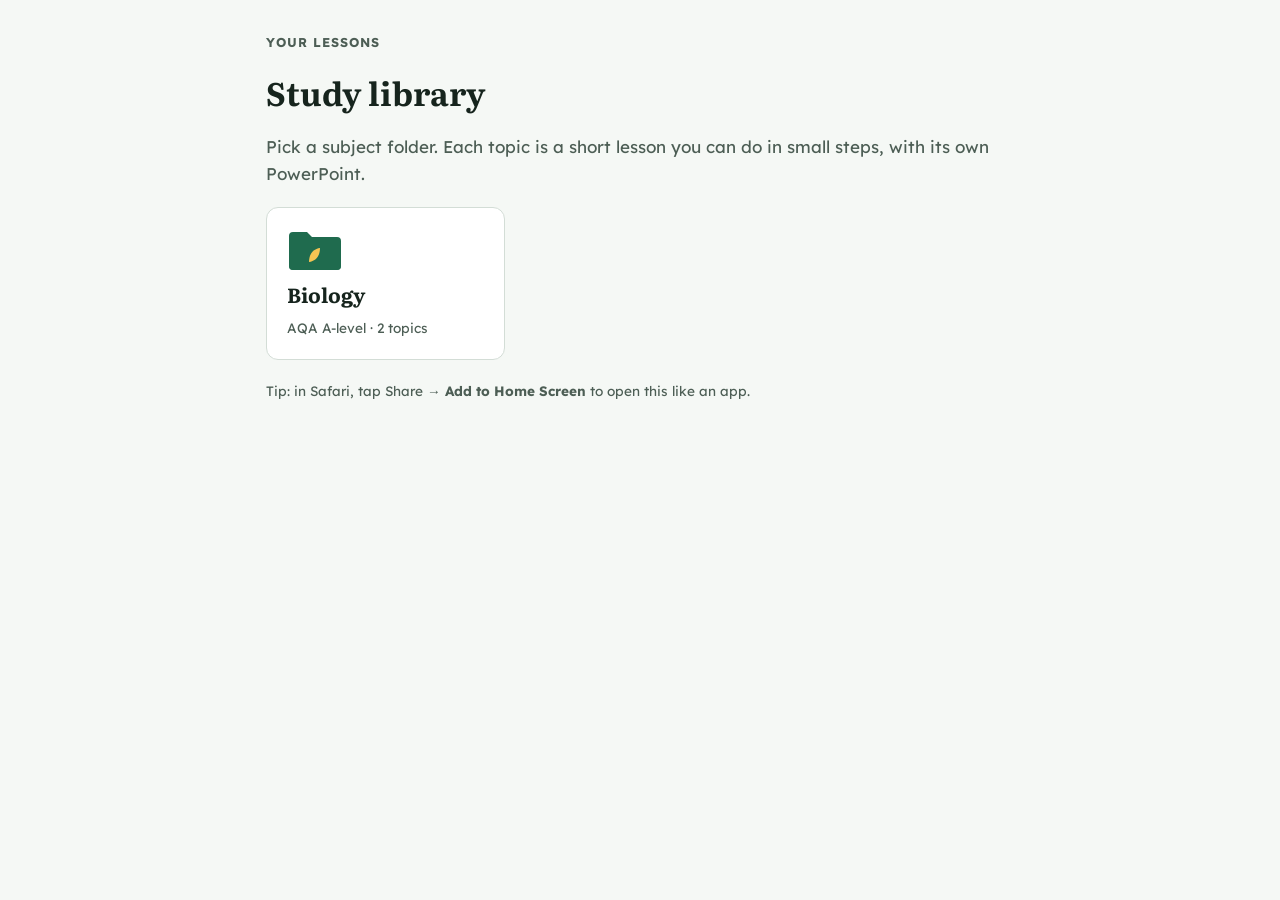
==== commit ea3d8469: "Turn site into a study library with a Biology folder; add Nutrient cycles topic Co-Authored-By: Clau" ====
--- a/index.html
+++ b/index.html
@@ -1,875 +1,34 @@
-<!doctype html><html lang="en-GB"><head><meta charset="utf-8"><meta name="viewport" content="width=device-width,initial-scale=1,viewport-fit=cover"><meta name="theme-color" content="#1F6B4E"><style>[hidden]{display:none!important}html{-webkit-text-size-adjust:100%}</style></head><body><title>Energy Through Food Chains</title>
+<!doctype html>
+<html lang="en-GB">
+<head>
+<meta charset="utf-8">
+<meta name="viewport" content="width=device-width,initial-scale=1,viewport-fit=cover">
+<meta name="theme-color" content="#1F6B4E">
+<link rel="manifest" href="./manifest.webmanifest">
+<link rel="apple-touch-icon" href="./assets/icon-180.png">
+<link rel="icon" href="./assets/icon-192.png">
+<meta name="apple-mobile-web-app-capable" content="yes">
+<meta name="apple-mobile-web-app-title" content="Study">
+<title>Study Library</title>
+<link rel="stylesheet" href="./assets/lesson.css">
+<link rel="stylesheet" href="./assets/shelf.css">
 <link rel="preconnect" href="https://fonts.googleapis.com">
 <link rel="preconnect" href="https://fonts.gstatic.com" crossorigin>
 <link rel="stylesheet" href="https://fonts.googleapis.com/css2?family=Lexend:wght@400;700&family=Literata:opsz,wght@7..72,500;7..72,700&display=swap">
-<style>
-/* Layout: one calm reading column; a sticky bar holds progress + section tabs; one section on screen at a time. */
-:root{
-  --bg:#F5F8F5; --surface:#FFFFFF; --ink:#16241D; --muted:#4D5E55; --line:#D3DDD6;
-  --leaf:#1F6B4E; --leaf-soft:#E3F0E9; --sun:#9A5B00; --sun-fill:#F6C453; --sun-soft:#FDF2D9;
-  --heat:#A93A22; --heat-soft:#FBE7E1; --ok:#1F6B4E; --bad:#A93A22; --focus:#1D5FD1;
-  --font-display:"Literata", "Century Schoolbook", Georgia, serif;
-  --font-body:"Lexend", Calibri, Arial, sans-serif;
-  --fs:1.0625rem; --lh:1.6; --gap:1rem; --radius:12px;
-}
-@media (prefers-color-scheme: dark){:root:not([data-theme="light"]){
-  --bg:#0F1813; --surface:#16231C; --ink:#E5EEE8; --muted:#A5B7AC; --line:#2C3D33;
-  --leaf:#72C9A0; --leaf-soft:#1C3328; --sun:#F2BE58; --sun-fill:#C9902A; --sun-soft:#30290F;
-  --heat:#F08E74; --heat-soft:#3A2019; --ok:#72C9A0; --bad:#F08E74; --focus:#8DB4FF; color-scheme:dark}}
-:root[data-theme="dark"]{
-  --bg:#0F1813; --surface:#16231C; --ink:#E5EEE8; --muted:#A5B7AC; --line:#2C3D33;
-  --leaf:#72C9A0; --leaf-soft:#1C3328; --sun:#F2BE58; --sun-fill:#C9902A; --sun-soft:#30290F;
-  --heat:#F08E74; --heat-soft:#3A2019; --ok:#72C9A0; --bad:#F08E74; --focus:#8DB4FF; color-scheme:dark}
-:root[data-size="l"]{--fs:1.1875rem} :root[data-size="xl"]{--fs:1.375rem}
-:root[data-spacing="wide"]{--lh:1.9; --gap:1.4rem}
-:root[data-spacing="wide"] body{letter-spacing:.02em; word-spacing:.08em}
-*{box-sizing:border-box}
-body{background:var(--bg); color:var(--ink); font-family:var(--font-body); font-size:var(--fs); line-height:var(--lh); margin:0}
-.wrap{max-width:780px; margin:0 auto; padding-inline:16px; padding-block:0 4rem}
-h1,h2,h3{font-family:var(--font-display); line-height:1.25; text-wrap:balance; margin:0}
-h1{font-size:1.9em} h2{font-size:1.45em} h3{font-size:1.15em}
-p{margin:0}
-b,strong{font-weight:700}
-.stack{display:flex; flex-direction:column; gap:var(--gap)}
-:focus-visible{outline:3px solid var(--focus); outline-offset:2px; border-radius:6px}
-
-/* top bar */
-.bar{position:sticky; top:env(safe-area-inset-top,0px); z-index:5; background:var(--bg); border-bottom:1px solid var(--line)}
-.bar-in{max-width:780px; margin:0 auto; padding:.6rem 16px; display:flex; flex-direction:column; gap:.5rem}
-.bar-top{display:flex; align-items:center; gap:.75rem; justify-content:space-between}
-.brand{font-family:var(--font-display); font-weight:700; font-size:1rem}
-.prog{flex:1; max-width:240px; height:8px; border-radius:99px; background:var(--line); overflow:hidden}
-.prog i{display:block; height:100%; width:0; background:var(--leaf)}
-.progtxt{font-size:.85rem; color:var(--muted); font-variant-numeric:tabular-nums; white-space:nowrap}
-nav.tabs{display:flex; gap:.4rem; overflow-x:auto; padding-bottom:2px}
-nav.tabs button{flex:none; font:inherit; font-size:.9rem; padding:.35rem .75rem; border-radius:99px; border:1px solid var(--line); background:var(--surface); color:var(--ink); cursor:pointer}
-nav.tabs button[aria-current="true"]{background:var(--leaf); color:var(--surface); border-color:var(--leaf)}
-nav.tabs button .tick{margin-left:.3rem}
-
-/* buttons */
-.btn{font:inherit; font-size:.95em; padding:.5rem 1rem; border-radius:10px; border:1.5px solid var(--leaf); background:var(--surface); color:var(--leaf); cursor:pointer; font-weight:700}
-.btn:hover{background:var(--leaf-soft)}
-.btn.solid{background:var(--leaf); color:var(--surface)}
-.btn.quiet{border-color:var(--line); color:var(--ink); font-weight:400}
-.btn:disabled{opacity:.5; cursor:default}
-.row{display:flex; flex-wrap:wrap; gap:.5rem; align-items:center}
-
-/* cards */
-section.screen{padding-top:1.5rem}
-.eyebrow{font-size:.8rem; letter-spacing:.08em; text-transform:uppercase; color:var(--muted); font-weight:700}
-.card{background:var(--surface); border:1px solid var(--line); border-radius:var(--radius); padding:1.25rem; display:flex; flex-direction:column; gap:.8rem; min-width:0}
-.card-h{display:flex; justify-content:space-between; align-items:flex-start; gap:.5rem}
-.tag{display:inline-block; font-size:.72rem; font-weight:700; letter-spacing:.06em; text-transform:uppercase; padding:.15rem .5rem; border-radius:6px; white-space:nowrap}
-.tag.notes{background:var(--leaf-soft); color:var(--leaf)}
-.tag.orig{background:var(--sun-soft); color:var(--sun)}
-.tag.new{background:var(--line); color:var(--ink)}
-.tag.extra{background:transparent; border:1px solid var(--line); color:var(--muted)}
-.listen{font:inherit; font-size:.8rem; background:none; border:none; color:var(--muted); cursor:pointer; text-decoration:underline; padding:.2rem}
-.def{border:1.5px solid var(--leaf); border-radius:10px; padding:.8rem 1rem}
-.def dt{font-weight:700; color:var(--leaf)}
-.def dd{margin:0}
-.formula{font-family:var(--font-display); font-size:1.35em; font-weight:700; text-align:center; padding:.7rem; background:var(--leaf-soft); border-radius:10px}
-.tip,.warn{border-radius:10px; padding:.7rem 1rem}
-.tip{background:var(--sun-soft)} .warn{background:var(--heat-soft)}
-.tip b:first-child,.warn b:first-child{display:block; font-size:.8rem; letter-spacing:.06em; text-transform:uppercase}
-ul.clean,ol.clean{margin:0; padding-left:1.3rem; display:flex; flex-direction:column; gap:.35rem}
-.muted{color:var(--muted)}
-.small{font-size:.88em}
-.fig{overflow-x:auto}
-.fig svg{display:block; width:100%; height:auto; min-width:520px}
-.fig.narrow svg{min-width:0}
-.fig text{font-family:var(--font-body); fill:var(--ink)}
-
-/* interactive bits */
-.reveal-body{border-left:0; background:var(--leaf-soft); border-radius:10px; padding:.8rem 1rem; display:flex; flex-direction:column; gap:.5rem}
-.opts{display:flex; flex-direction:column; gap:.45rem}
-.opts button{font:inherit; text-align:left; padding:.6rem .9rem; border-radius:10px; border:1.5px solid var(--line); background:var(--surface); color:var(--ink); cursor:pointer}
-.opts button:hover{border-color:var(--leaf)}
-.opts button.right{border-color:var(--ok); background:var(--leaf-soft)}
-.opts button.wrong{border-color:var(--bad); background:var(--heat-soft)}
-.fb{border-radius:10px; padding:.7rem 1rem; background:var(--bg); border:1px solid var(--line)}
-.fb .verdict{font-weight:700}
-.fb.good .verdict{color:var(--ok)} .fb.nope .verdict{color:var(--bad)}
-textarea,input[type=text]{font:inherit; width:100%; padding:.6rem .8rem; border:1.5px solid var(--line); border-radius:10px; background:var(--bg); color:var(--ink)}
-textarea{min-height:5.5rem; resize:vertical}
-input.numin{max-width:12rem}
-.rate{display:flex; flex-wrap:wrap; gap:.4rem; align-items:center}
-.rate button[aria-pressed="true"]{background:var(--leaf); color:var(--surface); border-color:var(--leaf)}
-.steps li[hidden]{display:none}
-.steps li{padding:.2rem 0}
-.hintbox{display:flex; flex-direction:column; gap:.5rem}
-.hint{background:var(--sun-soft); border-radius:10px; padding:.6rem .9rem}
-.chips{display:flex; flex-wrap:wrap; gap:.4rem}
-.chips button{font:inherit; font-size:.92em; padding:.4rem .8rem; border-radius:99px; border:1.5px solid var(--line); background:var(--surface); color:var(--ink); cursor:pointer}
-.chips button[aria-pressed="true"]{border-color:var(--leaf); background:var(--leaf-soft); font-weight:700}
-.explain{min-height:3.2em}
-.flow-node{cursor:pointer}
-.marks{font-size:.85rem; color:var(--muted); font-weight:700; white-space:nowrap}
-.qtext{font-weight:700}
-.answer-line{display:flex; gap:.5rem; align-items:center; flex-wrap:wrap}
-
-/* flashcards */
-.flash{border:1.5px solid var(--leaf); border-radius:var(--radius); padding:1.4rem; min-height:9rem; display:flex; flex-direction:column; justify-content:center; gap:.6rem; background:var(--surface)}
-.flash .side{font-size:.75rem; letter-spacing:.08em; text-transform:uppercase; color:var(--muted); font-weight:700}
-.flash .face{font-size:1.15em}
-
-/* bottom nav */
-.pager{display:flex; justify-content:space-between; gap:.5rem; margin-top:1.5rem; flex-wrap:wrap}
-.done-row{display:flex; align-items:center; gap:.6rem; flex-wrap:wrap; padding:.9rem 1rem; border:1px dashed var(--line); border-radius:var(--radius)}
-
-/* settings */
-dialog{border:1px solid var(--line); border-radius:var(--radius); background:var(--surface); color:var(--ink); max-width:420px; width:calc(100% - 32px); padding:1.25rem}
-dialog::backdrop{background:rgba(0,0,0,.35)}
-.set{display:flex; flex-direction:column; gap:.4rem; padding:.6rem 0; border-bottom:1px solid var(--line)}
-.set:last-of-type{border-bottom:0}
-.set label{font-weight:700}
-
-/* map */
-.map{display:grid; grid-template-columns:repeat(auto-fit,minmax(200px,1fr)); gap:.75rem}
-.map button{font:inherit; text-align:left; padding:1rem; border-radius:var(--radius); border:1px solid var(--line); background:var(--surface); color:var(--ink); cursor:pointer; display:flex; flex-direction:column; gap:.25rem; min-width:0}
-.map button:hover{border-color:var(--leaf)}
-.map .k{font-family:var(--font-display); font-weight:700; color:var(--leaf); font-size:1.1em}
-
-:root[data-focus="on"] .tag.extra, :root[data-focus="on"] .listen{display:none}
-@media (prefers-reduced-motion: no-preference){
-  :root:not([data-motion="off"]) .anim{animation:rise .25s ease-out}
-}
-@keyframes rise{from{opacity:.4; transform:translateY(4px)} to{opacity:1; transform:none}}
-@media (max-width:520px){ h1{font-size:1.6em} .card{padding:1rem} .brand{font-size:.85rem} .prog{max-width:90px} }
-.swipe{display:none} @media (max-width:640px){.swipe{display:block}}
-</style>
-
-<svg width="0" height="0" style="position:absolute" aria-hidden="true" focusable="false"><defs><marker id="ah" viewBox="0 0 10 10" refX="8" refY="5" markerWidth="6" markerHeight="6" orient="auto-start-reverse"><path d="M0 0 L10 5 L0 10 z" fill="var(--muted)"/></marker></defs></svg>
-<header class="bar">
-  <div class="bar-in">
-    <div class="bar-top">
-      <span class="brand">Energy through food chains</span>
-      <div class="prog" role="progressbar" aria-label="Lesson progress" aria-valuemin="0" aria-valuemax="100" aria-valuenow="0"><i id="progfill"></i></div>
-      <span class="progtxt" id="progtxt">0 of 5 sections</span>
-      <button class="btn quiet" id="openSettings" aria-haspopup="dialog">Settings</button>
-    </div>
-    <nav class="tabs" aria-label="Lesson sections" id="tabs"></nav>
+</head>
+<body>
+<main class="shelf">
+  <p class="eyebrow">Your lessons</p>
+  <h1>Study library</h1>
+  <p class="muted">Pick a subject folder. Each topic is a short lesson you can do in small steps, with its own PowerPoint.</p>
+  <div class="grid">
+    <a class="tile" href="biology/">
+      <svg class="folder" viewBox="0 0 56 44" aria-hidden="true"><path d="M2 8a4 4 0 0 1 4-4h14l5 5h25a4 4 0 0 1 4 4v25a4 4 0 0 1-4 4H6a4 4 0 0 1-4-4z" fill="var(--leaf)"/><path d="M2 15h52v23a4 4 0 0 1-4 4H6a4 4 0 0 1-4-4z" fill="var(--leaf)" opacity=".75"/><path d="M33 20c-7 1-11 6-11 14 7-1 11-6 11-14z" fill="var(--sun-fill)"/></svg>
+      <h2>Biology</h2>
+      <span class="meta">AQA A-level · <span id="bioCount">2 topics</span></span>
+    </a>
   </div>
-</header>
-
-<main class="wrap" id="main">
-
-<!-- ============ START ============ -->
-<section class="screen stack" data-sec="start" data-name="Start">
-  <p class="eyebrow">AQA A-level Biology · Energy and ecosystems</p>
-  <h1>Energy transfer between trophic levels</h1>
-  <p>This is a short lesson in <b>4 small sections</b>, about 3–5 minutes each. Learn one idea, check it, then stop whenever you like. Your place and answers are saved in this browser, so you can come back later.</p>
-  <div id="resumeBox" hidden class="tip"><b>Welcome back</b><span id="resumeTxt"></span> <button class="btn solid" id="resumeBtn" style="margin-top:.5rem">Carry on where I stopped</button></div>
-  <div class="map" id="map"></div>
-  <div class="card">
-    <h3>How the labels work</h3>
-    <div class="row"><span class="tag notes">Class notes</span><span class="small">Taken from the printed notes.</span></div>
-    <div class="row"><span class="tag orig">Original question</span><span class="small">A question from the notes, word for word.</span></div>
-    <div class="row"><span class="tag new">New question</span><span class="small">Extra practice written for this lesson.</span></div>
-    <div class="row"><span class="tag extra">Extra help</span><span class="small">Explanations added to fill gaps. Not extra content to learn.</span></div>
-    <p class="small muted">Settings (top right) has bigger text, wider spacing, a calmer view, sound (off unless you turn it on) and motion controls.</p>
-  </div>
-  <div class="card"><h3>Prefer slides?</h3><p class="small">The same lesson as a PowerPoint, with questions on yellow slides and answers on green ones. It opens in PowerPoint, Keynote or Google Slides.</p><div class="row"><a class="btn" href="Energy-transfer-lesson.pptx" download style="text-decoration:none">Download the PowerPoint</a></div></div>
-  <div class="pager"><span></span><button class="btn solid" data-go="A">Start section A →</button></div>
-</section>
-
-<!-- ============ A ============ -->
-<section class="screen stack" data-sec="A" data-name="A · Sun to plants" hidden>
-  <p class="eyebrow">Section A · about 5 minutes</p>
-  <h2>From sunlight to plant biomass</h2>
-
-  <div class="card" data-read>
-    <div class="card-h"><h3>The big idea</h3><span class="tag notes">Class notes</span></div>
-    <p>A <b>trophic level</b> is an organism's <b>position in the food chain</b> (or food web): producer, primary consumer, secondary consumer and so on.</p>
-    <p>Energy is <b>lost at each trophic level</b>. Energy is never destroyed. It leaves the food chain, mostly as <b>heat</b>, so less is passed on at each step.</p>
-    <div class="tip"><b>Extra help · link to what you know</b>Photosynthesis turns light energy into chemical energy stored in organic molecules: glucose, cellulose, starch, amino acids, DNA and so on. That stored chemical energy is what gets passed along the food chain.</div>
-    <button class="listen" type="button">Read aloud</button>
-  </div>
-
-  <div class="card" data-read>
-    <div class="card-h"><h3>Only about 1–3% of sunlight is captured</h3><span class="tag notes">Class notes</span></div>
-    <p>Only about <b>1–3%</b> of the available sunlight is trapped by photosynthesis. Tap each numbered arrow to see where the rest goes.</p>
-    <div class="fig narrow">
-      <svg viewBox="0 0 520 250" role="img" aria-labelledby="sunT">
-        <title id="sunT">Sunlight reaching a leaf. Four arrows show light that is not captured: reflected, absorbed by the atmosphere, wrong wavelength, misses chlorophyll. A small arrow shows 1 to 3 percent captured.</title>
-        <circle cx="60" cy="60" r="34" fill="var(--sun-fill)"/>
-        <text x="60" y="65" text-anchor="middle" font-size="15" font-weight="700">Sun</text>
-        <line x1="95" y1="80" x2="300" y2="165" stroke="var(--sun)" stroke-width="8" stroke-linecap="round"/>
-        <path d="M300 165 C 360 120, 450 130, 490 170 C 440 215, 350 215, 300 165 Z" fill="var(--leaf)"/>
-        <text x="395" y="176" text-anchor="middle" font-size="15" font-weight="700" fill="var(--surface)" style="fill:var(--surface)">Producer</text>
-        <text x="395" y="236" text-anchor="middle" font-size="14" font-weight="700" fill="var(--leaf)" style="fill:var(--leaf)">1–3% → chemical energy</text>
-        <g class="flow-node" data-pick="sun1" tabindex="0" role="button" aria-label="Reason 1">
-          <line x1="250" y1="145" x2="270" y2="40" stroke="var(--heat)" stroke-width="3" marker-end="url(#ah)"/><circle cx="270" cy="30" r="14" fill="var(--heat)"/><text x="270" y="35" text-anchor="middle" font-size="14" font-weight="700" style="fill:var(--surface)">1</text></g>
-        <g class="flow-node" data-pick="sun2" tabindex="0" role="button" aria-label="Reason 2">
-          <circle cx="170" cy="112" r="14" fill="var(--heat)"/><text x="170" y="117" text-anchor="middle" font-size="14" font-weight="700" style="fill:var(--surface)">2</text></g>
-        <g class="flow-node" data-pick="sun3" tabindex="0" role="button" aria-label="Reason 3">
-          <line x1="300" y1="165" x2="380" y2="60" stroke="var(--heat)" stroke-width="3"/><circle cx="388" cy="50" r="14" fill="var(--heat)"/><text x="388" y="55" text-anchor="middle" font-size="14" font-weight="700" style="fill:var(--surface)">3</text></g>
-        <g class="flow-node" data-pick="sun4" tabindex="0" role="button" aria-label="Reason 4">
-          <line x1="300" y1="165" x2="250" y2="225" stroke="var(--heat)" stroke-width="3"/><circle cx="240" cy="232" r="14" fill="var(--heat)"/><text x="240" y="237" text-anchor="middle" font-size="14" font-weight="700" style="fill:var(--surface)">4</text></g>
-      </svg>
-    </div>
-    <div class="chips" role="group" aria-label="Choose a reason">
-      <button data-pick="sun1" aria-pressed="false">1 Reflected</button>
-      <button data-pick="sun2" aria-pressed="false">2 Atmosphere</button>
-      <button data-pick="sun3" aria-pressed="false">3 Wrong wavelength</button>
-      <button data-pick="sun4" aria-pressed="false">4 Misses chlorophyll</button>
-    </div>
-    <div class="fb explain" id="sunExplain" aria-live="polite">Pick a number to see the reason.</div>
-    <div class="tip"><b>Exam tip</b>Learn the four reasons as a list. "Explain why so little light energy is used" questions want these.</div>
-    <button class="listen" type="button">Read aloud</button>
-  </div>
-
-  <div class="card" data-read>
-    <div class="card-h"><h3>GPP and NPP</h3><span class="tag notes">Class notes</span></div>
-    <dl class="def"><dt>Gross primary production (GPP)</dt><dd>Chemical energy store in plant biomass in a given area or volume. (This is the energy captured by <b>photosynthesis</b>.)</dd></dl>
-    <dl class="def"><dt>Net primary production (NPP)</dt><dd>The chemical energy store in plant biomass after respiratory losses to the environment.</dd></dl>
-    <div class="formula">NPP = GPP − R</div>
-    <p class="small muted" style="text-align:center">R is respiratory losses</p>
-    <div class="tip"><b>Extra help · why subtract R?</b>Picture a bucket being filled by a tap (photosynthesis = GPP) with a leak in the side (the plant's own respiration = R). The plant needs to respire to stay alive, and that energy ends up as heat. What stays in the bucket is <b>NPP</b>.</div>
-    <p><b>This NPP is available for:</b></p>
-    <ol class="clean" type="a"><li>Plant growth</li><li>Plant reproduction</li><li>Other trophic levels, e.g. herbivores or decomposers</li></ol>
-    <p class="small"><span class="tag notes">Handwritten note</span> NPP (biomass) may be passed on to the next (trophic) level, i.e. the primary consumer. There are large energy losses in this transfer.</p>
-    <button class="listen" type="button">Read aloud</button>
-  </div>
-
-  <h3 style="margin-top:.5rem">Check A</h3>
-
-  <div class="card" data-q="A1" data-label="A · Name for converted light energy">
-    <div class="card-h"><span class="tag orig">Original question</span></div>
-    <p class="qtext">The light energy which is converted into chemical energy in the form of organic molecules (glucose / cellulose / starch / amino acids / DNA etc.) is called:</p>
-    <textarea aria-label="Your answer" placeholder="Type your answer"></textarea>
-    <button class="btn" data-model>Compare with model answer</button>
-    <div class="reveal-body" hidden>
-      <p><b>Gross primary production (GPP).</b></p>
-      <p>Why: it is the <b>total</b> chemical energy stored by photosynthesis, before the plant has used any of it for respiration.</p>
-      <p class="small muted">Your notes have "photosynthesis" written here. That is the <b>process</b>. The question asks for the <b>name of the energy</b>, which is GPP.</p>
-    </div>
-  </div>
-
-  <div class="card" data-q="A2" data-label="A · What NPP is available for">
-    <div class="card-h"><span class="tag orig">Original question</span></div>
-    <p class="qtext">This NPP is available for: a) … b) … c) …</p>
-    <textarea aria-label="Your answer" placeholder="List three things"></textarea>
-    <button class="btn" data-model>Compare with model answer</button>
-    <div class="reveal-body" hidden>
-      <p>a) <b>Plant growth</b> · b) <b>Plant reproduction</b> · c) <b>Other trophic levels</b>, e.g. herbivores or decomposers.</p>
-      <p>Why: NPP is the energy left over after respiration, so it is the only energy that can build new biomass. Animals and decomposers can only get energy from that new biomass.</p>
-    </div>
-  </div>
-
-  <div class="card mcq" data-q="A3" data-label="A · Which is not a reason light is not used" data-answer="d">
-    <div class="card-h"><span class="tag new">New question</span></div>
-    <p class="qtext">Which of these is <u>not</u> a reason most sunlight is not used in photosynthesis?</p>
-    <div class="opts">
-      <button data-o="a" data-fb="This is a real reason. Some light is reflected off the leaf.">Some light is reflected</button>
-      <button data-o="b" data-fb="This is a real reason. Some light is absorbed by gases or water vapour in the atmosphere before it reaches the plant.">Some light is absorbed by the atmosphere</button>
-      <button data-o="c" data-fb="This is a real reason. Chlorophyll only absorbs certain wavelengths.">Some light is the wrong wavelength</button>
-      <button data-o="d" data-fb="Correct. Energy can never be destroyed. It is reflected, absorbed elsewhere or not captured, but it still exists.">Some light energy is destroyed</button>
-    </div>
-    <div class="fb" hidden aria-live="polite"></div>
-  </div>
-
-  <div class="card num" data-q="A4" data-label="A · Calculate NPP" data-answer="8000" data-tol="0.5">
-    <div class="card-h"><span class="tag new">New question</span></div>
-    <p class="qtext">A grassland has a GPP of 20 000 kJ m<sup>−2</sup> year<sup>−1</sup>. The plants lose 12 000 kJ m<sup>−2</sup> year<sup>−1</sup> in respiration. Calculate the NPP.</p>
-    <div class="answer-line"><input type="text" inputmode="decimal" class="numin" aria-label="NPP in kJ per metre squared per year"><span class="small">kJ m<sup>−2</sup> year<sup>−1</sup></span><button class="btn" data-check>Check</button></div>
-    <div class="fb" hidden aria-live="polite"></div>
-    <div class="hintbox" data-hints='["Which formula links GPP, NPP and R?","NPP = GPP − R","20 000 − 12 000 = 8 000 kJ m⁻² year⁻¹"]'><button class="btn quiet" data-hint>Show a hint</button></div>
-  </div>
-
-  <div class="done-row"><button class="btn solid" data-complete="A">Mark section A done</button><span class="small muted">You can take a break here.</span></div>
-  <div class="pager"><button class="btn quiet" data-go="start">← Start</button><button class="btn" data-go="B">Section B →</button></div>
-</section>
-
-<!-- ============ B ============ -->
-<section class="screen stack" data-sec="B" data-name="B · Plants to animals" hidden>
-  <p class="eyebrow">Section B · about 5 minutes</p>
-  <h2>Why so much energy is lost along a food chain</h2>
-
-  <div class="card" data-read>
-    <div class="card-h"><h3>Energy flow through a food chain</h3><span class="tag notes">Class notes · Figure 1</span></div>
-    <p>Step through the chain. The percentages show roughly how much energy passes to the next level.</p>
-    <div class="fig">
-      <svg viewBox="0 0 700 230" role="img" aria-labelledby="chainT" id="chainSvg">
-        <title id="chainT">Sun to primary producers 1 to 3 percent; producers to primary consumers 5 to 10 percent; primary to secondary consumers 15 to 20 percent; secondary to tertiary consumers 15 to 20 percent. Each level loses energy as heat during respiration. Decomposers and detritivores feed on faeces, urine and dead organisms.</title>
-        
-        <rect x="320" y="6" width="370" height="34" rx="8" fill="var(--bg)" stroke="var(--line)" data-step="5"/>
-        <text x="505" y="28" text-anchor="middle" font-size="13" data-step="5">Decomposers &amp; detritivores (faeces, urine, dead organisms)</text>
-        <circle cx="45" cy="105" r="32" fill="var(--sun-fill)"/><text x="45" y="110" text-anchor="middle" font-size="14" font-weight="700">Sun</text>
-        <g data-step="1"><line x1="80" y1="105" x2="122" y2="105" stroke="var(--muted)" stroke-width="2.5" marker-end="url(#ah)"/><text x="101" y="92" text-anchor="middle" font-size="13" font-weight="700">1–3%</text>
-          <rect x="125" y="80" width="105" height="50" rx="8" fill="var(--leaf-soft)" stroke="var(--leaf)"/><text x="177" y="102" text-anchor="middle" font-size="13" font-weight="700">Primary</text><text x="177" y="119" text-anchor="middle" font-size="13" font-weight="700">producers</text>
-          <line x1="177" y1="132" x2="177" y2="180" stroke="var(--heat)" stroke-width="2.5" marker-end="url(#ah)"/></g>
-        <g data-step="2"><line x1="232" y1="105" x2="272" y2="105" stroke="var(--muted)" stroke-width="2.5" marker-end="url(#ah)"/><text x="252" y="92" text-anchor="middle" font-size="13" font-weight="700">5–10%</text>
-          <rect x="275" y="80" width="105" height="50" rx="8" fill="var(--leaf-soft)" stroke="var(--leaf)"/><text x="327" y="102" text-anchor="middle" font-size="13" font-weight="700">Primary</text><text x="327" y="119" text-anchor="middle" font-size="13" font-weight="700">consumers</text>
-          <line x1="327" y1="132" x2="327" y2="180" stroke="var(--heat)" stroke-width="2.5" marker-end="url(#ah)"/></g>
-        <g data-step="3"><line x1="382" y1="105" x2="422" y2="105" stroke="var(--muted)" stroke-width="2.5" marker-end="url(#ah)"/><text x="402" y="92" text-anchor="middle" font-size="13" font-weight="700">15–20%</text>
-          <rect x="425" y="80" width="105" height="50" rx="8" fill="var(--leaf-soft)" stroke="var(--leaf)"/><text x="477" y="102" text-anchor="middle" font-size="13" font-weight="700">Secondary</text><text x="477" y="119" text-anchor="middle" font-size="13" font-weight="700">consumers</text>
-          <line x1="477" y1="132" x2="477" y2="180" stroke="var(--heat)" stroke-width="2.5" marker-end="url(#ah)"/></g>
-        <g data-step="4"><line x1="532" y1="105" x2="572" y2="105" stroke="var(--muted)" stroke-width="2.5" marker-end="url(#ah)"/><text x="552" y="92" text-anchor="middle" font-size="13" font-weight="700">15–20%</text>
-          <rect x="575" y="80" width="105" height="50" rx="8" fill="var(--leaf-soft)" stroke="var(--leaf)"/><text x="627" y="102" text-anchor="middle" font-size="13" font-weight="700">Tertiary</text><text x="627" y="119" text-anchor="middle" font-size="13" font-weight="700">consumers</text>
-          <line x1="627" y1="132" x2="627" y2="180" stroke="var(--heat)" stroke-width="2.5" marker-end="url(#ah)"/></g>
-        <text x="400" y="205" text-anchor="middle" font-size="14" font-weight="700" style="fill:var(--heat)" data-step="1">↓ energy lost as heat during respiration</text>
-      </svg>
-    </div>
-    <p class="small muted swipe">Scroll the diagram sideways to see all of it.</p>
-    <div class="row"><button class="btn" id="chainNext">Show next step</button><button class="btn quiet" id="chainAll">Show all</button></div>
-    <p class="fb explain" id="chainTxt" aria-live="polite">Press "Show next step" to start at the Sun.</p>
-    <p class="small muted">These percentages are only rough averages. They vary a lot between plants, animals and habitats.</p>
-    <button class="listen" type="button">Read aloud</button>
-  </div>
-
-  <div class="card" data-read>
-    <div class="card-h"><h3>Where the energy goes at each step</h3><span class="tag notes">Class notes</span></div>
-    <div class="chips" role="tablist" aria-label="Choose a transfer">
-      <button role="tab" aria-pressed="true" data-tab="pp">Producer → primary consumer</button>
-      <button role="tab" aria-pressed="false" data-tab="ps">Primary → secondary consumer</button>
-    </div>
-    <div data-panel="pp">
-      <ol class="clean">
-        <li>Large amounts of the plant may be <b>indigestible</b> and lost from the animal as <b>faeces</b>.</li>
-        <li><b>Not all of the plant may be eaten</b> (roots, bark etc.).</li>
-        <li>Some energy is lost in <b>excretion</b>, such as energy lost in <b>urine</b> (consumer).</li>
-        <li>Energy lost in <b>respiration</b> and as <b>heat</b> to the environment.</li>
-      </ol>
-    </div>
-    <div data-panel="ps" hidden>
-      <ol class="clean">
-        <li>Large amounts of the animal may be <b>indigestible</b>. Some of the net production therefore passes out in <b>faeces</b>.</li>
-        <li><b>Not all of the animal may be eaten</b> (bones and organs).</li>
-        <li>Some energy is lost in <b>excretion</b>, such as energy lost in <b>urine</b> (consumer).</li>
-        <li>Energy lost in <b>respiration</b> and as <b>heat</b> to the environment.</li>
-      </ol>
-    </div>
-    <p><b>Energy that is stored as new biomass is available to the next trophic level.</b></p>
-    <div class="tip"><b>Extra help · spot the pattern</b>The four reasons are the same at both steps. Only the examples change: roots and bark for plants, bones and organs for animals. Plants contain a lot of indigestible material, which is part of why the first step (5–10%) is less efficient than later ones (15–20%).</div>
-    <button class="listen" type="button">Read aloud</button>
-  </div>
-
-  <div class="card" data-read>
-    <div class="card-h"><h3>Net production of consumers</h3><span class="tag notes">Class notes</span></div>
-    <div class="formula">N = I − (F + R)</div>
-    <ul class="clean">
-      <li><b>N</b> is the net production</li>
-      <li><b>I</b> is the chemical energy store of ingested food</li>
-      <li><b>F</b> is the energy lost in faeces and urine</li>
-      <li><b>R</b> is the energy lost in respiration</li>
-    </ul>
-    <div class="tip"><b>Extra help · in plain words</b>Take what the animal <b>eats</b>. Subtract what comes <b>out the other end</b> (faeces and urine) and what is <b>burned in respiration</b>. What's left is new animal tissue, the only part the next level can eat.</div>
-    <div class="warn"><b>Common mistake</b>In this formula F covers faeces <b>and</b> urine. Some exam questions split urine out as a separate letter (the cow question uses <b>U</b>). Always read the key and subtract every loss.</div>
-    <button class="listen" type="button">Read aloud</button>
-  </div>
-
-  <div class="card" data-read>
-    <div class="card-h"><h3>So why are food chains short?</h3><span class="tag notes">Class notes · summary</span></div>
-    <ul class="clean">
-      <li>Energy transfer is <b>inefficient</b> and results in <b>large losses at each trophic level</b>.</li>
-      <li>Food chains are therefore usually <b>no more than 4–5 trophic levels</b>, because there is not enough energy to support a <b>breeding population</b> at a higher trophic level.</li>
-    </ul>
-    <button class="listen" type="button">Read aloud</button>
-  </div>
-
-  <h3 style="margin-top:.5rem">Check B</h3>
-
-  <div class="card num" data-q="B1" data-label="B · Net production N = I − (F + R)" data-answer="150" data-tol="0.5" data-traps='[[450,450,"You subtracted F but forgot R. N = I − (F + R), so take away both."],[550,550,"You subtracted R but forgot F (faeces and urine)."]]'>
-    <div class="card-h"><span class="tag new">New question</span></div>
-    <p class="qtext">A rabbit ingests 1 000 kJ of grass. It loses 550 kJ in faeces and urine and 300 kJ in respiration. Calculate its net production.</p>
-    <div class="answer-line"><input type="text" inputmode="decimal" class="numin" aria-label="Net production in kJ"><span class="small">kJ</span><button class="btn" data-check>Check</button></div>
-    <div class="fb" hidden aria-live="polite"></div>
-    <div class="hintbox" data-hints='["Use N = I − (F + R). Which number is I?","I = 1 000, F = 550, R = 300","N = 1 000 − (550 + 300) = 1 000 − 850 = 150 kJ"]'><button class="btn quiet" data-hint>Show a hint</button></div>
-  </div>
-
-  <div class="card mcq" data-q="B2" data-label="B · Why producer→primary is least efficient" data-answer="b">
-    <div class="card-h"><span class="tag new">New question</span></div>
-    <p class="qtext">Why is the transfer from producers to primary consumers (5–10%) usually less efficient than from primary to secondary consumers (15–20%)?</p>
-    <div class="opts">
-      <button data-o="a" data-fb="Plants do respire, but this is about the consumer eating them. The key difference is what the consumer can digest.">Plants don't respire, so energy is wasted</button>
-      <button data-o="b" data-fb="Correct. Large amounts of plant material are indigestible, so more energy is lost in faeces. Animal tissue is easier to digest.">More of a plant is indigestible, so more energy is lost in faeces</button>
-      <button data-o="c" data-fb="Energy is never destroyed. It is transferred elsewhere, mainly as heat.">Energy is destroyed when plants are eaten</button>
-      <button data-o="d" data-fb="Herbivores do lose energy in urine, but so do carnivores. That loss is in both lists, so it can't explain the difference.">Only herbivores produce urine</button>
-    </div>
-    <div class="fb" hidden aria-live="polite"></div>
-  </div>
-
-  <div class="card" data-q="B3" data-label="B · Why food chains are short">
-    <div class="card-h"><span class="tag new">New question</span><span class="marks">[2 marks]</span></div>
-    <p class="qtext">Explain why food chains rarely have more than 4 or 5 trophic levels.</p>
-    <textarea aria-label="Your answer"></textarea>
-    <button class="btn" data-model>Compare with model answer</button>
-    <div class="reveal-body" hidden>
-      <ol class="clean">
-        <li>Energy is <b>lost at each trophic level</b>, e.g. as heat from respiration, in faeces and urine, and in parts not eaten. ✔</li>
-        <li>So after 4–5 levels there is <b>not enough energy to support a breeding population</b> at a higher level. ✔</li>
-      </ol>
-      <p class="small muted">Check your answer against both points. Wording can differ. This is self-marking, so be fair and kind to yourself.</p>
-    </div>
-  </div>
-
-  <div class="done-row"><button class="btn solid" data-complete="B">Mark section B done</button><span class="small muted">A good place for a break.</span></div>
-  <div class="pager"><button class="btn quiet" data-go="A">← Section A</button><button class="btn" data-go="C">Section C →</button></div>
-</section>
-
-<!-- ============ C ============ -->
-<section class="screen stack" data-sec="C" data-name="C · Calculating efficiency" hidden>
-  <p class="eyebrow">Section C · about 4 minutes</p>
-  <h2>Calculating the efficiency of energy transfer</h2>
-
-  <div class="card" data-read>
-    <div class="card-h"><h3>Units: energy ÷ area ÷ time</h3><span class="tag notes">Class notes</span></div>
-    <div class="map" style="grid-template-columns:repeat(auto-fit,minmax(200px,1fr))">
-      <div class="def"><dt>On land</dt><dd style="font-size:1.2em"><b>kJ m<sup>−2</sup> year<sup>−1</sup></b></dd><dd class="small muted">per square metre (area)</dd></div>
-      <div class="def"><dt>Aquatic ecosystems</dt><dd style="font-size:1.2em"><b>kJ m<sup>−3</sup> year<sup>−1</sup></b></dd><dd class="small muted">per cubic metre (volume of water)</dd></div>
-    </div>
-    <p>Each unit has three parts: <b>Energy</b> (kJ) · <b>Area</b> or volume (m<sup>−2</sup> or m<sup>−3</sup>) · <b>Time</b> (year<sup>−1</sup>).</p>
-    <div class="tip"><b>Extra help · why m⁻³ in water?</b>Organisms live throughout the depth of a lake or sea, not just on a surface. So we measure per cube of water, not per square of ground.</div>
-    <div class="formula">% efficiency = <span style="white-space:nowrap">energy available <u>after</u> transfer</span> ÷ <span style="white-space:nowrap">energy available <u>before</u> transfer</span> × 100</div>
-    <button class="listen" type="button">Read aloud</button>
-  </div>
-
-  <div class="card">
-    <div class="card-h"><h3>Worked example</h3><span class="tag notes">Class notes</span></div>
-    <p>The energy flow for a food chain on land, in kJ m<sup>−2</sup> year<sup>−1</sup>:</p>
-    <div class="fig narrow">
-      <svg viewBox="0 0 420 200" role="img" aria-labelledby="exT">
-        <title id="exT">Producers 6300, primary consumers 4032, secondary consumers 714, tertiary consumers 78, all in kilojoules per metre squared per year.</title>
-        <g font-size="15">
-          <rect x="10" y="8" width="400" height="38" rx="8" fill="var(--leaf-soft)"/><text x="30" y="33" font-weight="700">6300</text><text x="150" y="33">Producers</text>
-          <rect x="10" y="56" width="400" height="38" rx="8" fill="var(--leaf-soft)"/><text x="30" y="81" font-weight="700">4032</text><text x="150" y="81">Primary consumers</text>
-          <rect x="10" y="104" width="400" height="38" rx="8" fill="var(--sun-soft)" stroke="var(--sun)"/><text x="30" y="129" font-weight="700">714</text><text x="150" y="129">Secondary consumers</text>
-          <rect x="10" y="152" width="400" height="38" rx="8" fill="var(--leaf-soft)"/><text x="30" y="177" font-weight="700">78</text><text x="150" y="177">Tertiary consumers</text>
-        </g>
-      </svg>
-    </div>
-    <p class="qtext">Find the percentage efficiency of energy transfer between primary and secondary consumers.</p>
-    <ol class="clean steps" data-steps>
-      <li><b>Step 1: find "after".</b> The energy that reaches the secondary consumers = <b>714</b> kJ m<sup>−2</sup> year<sup>−1</sup>.</li>
-      <li><b>Step 2: find "before".</b> The energy that was available in the primary consumers = <b>4032</b> kJ m<sup>−2</sup> year<sup>−1</sup>.</li>
-      <li><b>Step 3: divide after by before.</b> 714 ÷ 4032 = 0.1771</li>
-      <li><b>Step 4: × 100.</b> 0.1771 × 100 = <b>17.7%</b> <span class="muted small">(this sits inside the 15–20% in Figure 1)</span></li>
-    </ol>
-    <div class="row"><button class="btn" data-stepnext>Show next step</button><button class="btn quiet" data-stepall>Show all</button></div>
-    <div class="warn"><b>Common mistake</b>Putting the numbers upside down (4032 ÷ 714 = 565%). An efficiency can never be over 100%. If you get one, flip the fraction.</div>
-  </div>
-
-  <h3 style="margin-top:.5rem">Check C</h3>
-
-  <div class="card num" data-q="C1" data-label="C · Efficiency secondary → tertiary" data-answer="10.9" data-tol="0.06" data-traps='[[910,920,"You divided before by after. Put the smaller, after-transfer number on top."],[0.1,0.115,"Nearly there. Don’t forget to × 100 to make a percentage."]]'>
-    <div class="card-h"><span class="tag new">New question</span></div>
-    <p class="qtext">Using the same food chain, calculate the percentage efficiency of energy transfer between secondary and tertiary consumers. Give your answer to 1 decimal place.</p>
-    <div class="answer-line"><input type="text" inputmode="decimal" class="numin" aria-label="Percentage efficiency"><span class="small">%</span><button class="btn" data-check>Check</button></div>
-    <div class="fb" hidden aria-live="polite"></div>
-    <div class="hintbox" data-hints='["After = tertiary consumers. Before = secondary consumers.","78 ÷ 714 × 100","78 ÷ 714 = 0.1092 → × 100 = 10.9%"]'><button class="btn quiet" data-hint>Show a hint</button></div>
-  </div>
-
-  <div class="card num" data-q="C2" data-label="C · Efficiency producers → primary" data-answer="64" data-tol="0.06" data-traps='[[156,157,"You divided before by after. After-transfer number goes on top."]]'>
-    <div class="card-h"><span class="tag new">New question</span></div>
-    <p class="qtext">Now calculate the efficiency between producers and primary consumers.</p>
-    <div class="answer-line"><input type="text" inputmode="decimal" class="numin" aria-label="Percentage efficiency"><span class="small">%</span><button class="btn" data-check>Check</button></div>
-    <div class="fb" hidden aria-live="polite"></div>
-    <div class="hintbox" data-hints='["After = primary consumers (4032). Before = producers (6300).","4032 ÷ 6300 × 100","= 64.0%. That is much higher than the 5–10% in Figure 1. Exam numbers are sometimes made up to practise the method, so trust your calculation."]'><button class="btn quiet" data-hint>Show a hint</button></div>
-  </div>
-
-  <div class="card mcq" data-q="C3" data-label="C · Units for a lake" data-answer="c">
-    <div class="card-h"><span class="tag new">New question</span></div>
-    <p class="qtext">Which units would you use for productivity in a lake?</p>
-    <div class="opts">
-      <button data-o="a" data-fb="This has no area/volume or time part. Productivity needs all three: energy, area or volume, and time.">kJ</button>
-      <button data-o="b" data-fb="m⁻² is per area, used on land. In water we measure per volume.">kJ m⁻² year⁻¹</button>
-      <button data-o="c" data-fb="Correct. Aquatic ecosystems are measured per cubic metre of water, per year.">kJ m⁻³ year⁻¹</button>
-      <button data-o="d" data-fb="Close, but the energy unit should be kJ and the time unit year⁻¹. kJ m⁻³ year⁻¹ is the one in your notes.">m⁻³ year⁻¹</button>
-    </div>
-    <div class="fb" hidden aria-live="polite"></div>
-  </div>
-
-  <div class="done-row"><button class="btn solid" data-complete="C">Mark section C done</button><span class="small muted">Rest before the exam questions if you need to.</span></div>
-  <div class="pager"><button class="btn quiet" data-go="B">← Section B</button><button class="btn" data-go="D">Section D →</button></div>
-</section>
-
-<!-- ============ D ============ -->
-<section class="screen stack" data-sec="D" data-name="D · Exam practice" hidden>
-  <p class="eyebrow">Section D · about 6 minutes · exam questions from your notes</p>
-  <h2>Exam practice: the cow question</h2>
-
-  <div class="card" data-read>
-    <div class="card-h"><span class="tag orig">Original question</span><span class="marks">Total 5 marks</span></div>
-    <p>The diagram shows the transfer of energy through a cow. The figures are in kJ × 10<sup>6</sup> year<sup>−1</sup>.</p>
-    <p class="small muted">Redrawn as a flow so it's easier to read. Same numbers as the cow drawing in your notes.</p>
-    <div class="fig">
-      <svg viewBox="0 0 640 250" role="img" aria-labelledby="cowT">
-        <title id="cowT">Energy flow through a cow. C equals 91.34 consumed in food. F equals 57.06 lost in faeces. A equals 34.28 absorbed from the gut. From A: R equals 30.51 lost by respiration, U equals 0.03 lost in urine, and P is unknown, used in production of new tissue.</title>
-        <g font-size="14">
-          <rect x="10" y="95" width="120" height="60" rx="10" fill="var(--sun-soft)" stroke="var(--sun)"/><text x="70" y="120" text-anchor="middle" font-weight="700">C = 91.34</text><text x="70" y="140" text-anchor="middle" font-size="12">consumed in food</text>
-          <line x1="132" y1="125" x2="238" y2="125" stroke="var(--muted)" stroke-width="2.5" marker-end="url(#ah)"/>
-          <line x1="185" y1="125" x2="185" y2="190" stroke="var(--heat)" stroke-width="2.5" marker-end="url(#ah)"/>
-          <rect x="125" y="193" width="120" height="50" rx="10" fill="var(--heat-soft)" stroke="var(--heat)"/><text x="185" y="214" text-anchor="middle" font-weight="700">F = 57.06</text><text x="185" y="232" text-anchor="middle" font-size="12">lost in faeces</text>
-          <rect x="240" y="95" width="130" height="60" rx="10" fill="var(--leaf-soft)" stroke="var(--leaf)"/><text x="305" y="120" text-anchor="middle" font-weight="700">A = 34.28</text><text x="305" y="140" text-anchor="middle" font-size="12">absorbed from gut</text>
-          <line x1="372" y1="110" x2="455" y2="45" stroke="var(--heat)" stroke-width="2.5" marker-end="url(#ah)"/>
-          <rect x="458" y="15" width="170" height="50" rx="10" fill="var(--heat-soft)" stroke="var(--heat)"/><text x="543" y="36" text-anchor="middle" font-weight="700">R = 30.51</text><text x="543" y="54" text-anchor="middle" font-size="12">lost by respiration</text>
-          <line x1="372" y1="125" x2="455" y2="125" stroke="var(--heat)" stroke-width="2.5" marker-end="url(#ah)"/>
-          <rect x="458" y="100" width="170" height="50" rx="10" fill="var(--heat-soft)" stroke="var(--heat)"/><text x="543" y="121" text-anchor="middle" font-weight="700">U = 0.03</text><text x="543" y="139" text-anchor="middle" font-size="12">lost in urine</text>
-          <line x1="372" y1="140" x2="455" y2="205" stroke="var(--leaf)" stroke-width="2.5" marker-end="url(#ah)"/>
-          <rect x="458" y="185" width="170" height="50" rx="10" fill="var(--surface)" stroke="var(--leaf)" stroke-width="2" stroke-dasharray="5 4"/><text x="543" y="206" text-anchor="middle" font-weight="700">P = ?</text><text x="543" y="224" text-anchor="middle" font-size="12">new tissue</text>
-        </g>
-      </svg>
-    </div>
-    <p class="small muted swipe">Scroll the diagram sideways to see all of it.</p>
-    <p class="small"><b>Key:</b> A = energy absorbed from the gut · C = energy consumed in food · F = energy lost in faeces · P = energy used in production of new tissue · R = energy lost by respiration · U = energy lost in urine</p>
-    <div class="tip"><b>Hint (from the question)</b>When making calculations involving energy transfer, always remember that energy cannot be created or destroyed. In this type of question, this means that the total amount of energy entering a box must equal the amount of energy in the box plus the amount leaving the box.</div>
-    <button class="listen" type="button">Read aloud</button>
-  </div>
-
-  <div class="card" data-q="D1" data-label="Cow (a)(i) · equation for P">
-    <div class="card-h"><span class="tag orig">Original question</span><span class="marks">(1)</span></div>
-    <p class="qtext">(a)(i) Complete the following equation for the energy used in the production of new tissue. Use only the letters C, F, R and U.</p>
-    <div class="answer-line"><span>P =</span><input type="text" aria-label="Equation for P" style="max-width:18rem"></div>
-    <div class="hintbox" data-hints='["Start with all the energy that goes in: C.","Then take away every arrow that leaves the cow without becoming new tissue.","Three things leave: faeces (F), respiration (R) and urine (U)."]'><button class="btn quiet" data-hint>Show a hint</button></div>
-    <button class="btn" data-model>Show worked answer</button>
-    <div class="reveal-body" hidden>
-      <p class="formula" style="background:var(--surface)">P = C − (F + R + U)</p>
-      <p>also accepted: <b>P = C − F − R − U</b></p>
-      <p><b>Why:</b> energy can't be created or destroyed, so everything eaten (C) either leaves the cow (F, R, U) or stays as new tissue (P). Take the losses away from the input and you're left with P.</p>
-      <p class="small muted">Not allowed: using A. The question says use only C, F, R and U.</p>
-    </div>
-  </div>
-
-  <div class="card num" data-q="D2" data-label="Cow (a)(ii) · calculate P" data-answer="3.74" data-tol="0.006" data-traps='[[3.77,3.77,"You’ve forgotten U (0.03). Subtract every loss."],[34.28,34.28,"That’s A, the energy absorbed. You still need to take away R and U."],[3.8,3.8,"Don’t round this one. Give 3.74."]]'>
-    <div class="card-h"><span class="tag orig">Original question</span><span class="marks">(1)</span></div>
-    <p class="qtext">(ii) Calculate the value of P.</p>
-    <div class="answer-line"><span>P =</span><input type="text" inputmode="decimal" class="numin" aria-label="P in kJ times ten to the six per year"><span class="small">kJ × 10<sup>6</sup> year<sup>−1</sup></span><button class="btn" data-check>Check</button></div>
-    <div class="fb" hidden aria-live="polite"></div>
-    <div class="hintbox" data-hints='["Use your equation from (a)(i): P = C − (F + R + U).","Add the losses first: 57.06 + 30.51 + 0.03","91.34 − 87.60 = 3.74"]'><button class="btn quiet" data-hint>Show a hint</button></div>
-    <button class="btn" data-model>Show worked answer</button>
-    <div class="reveal-body" hidden>
-      <ol class="clean">
-        <li>Add up the losses: F + R + U = 57.06 + 30.51 + 0.03 = <b>87.60</b></li>
-        <li>Take them from the input: 91.34 − 87.60 = <b>3.74</b> kJ × 10<sup>6</sup> year<sup>−1</sup></li>
-        <li><b>Check it</b> with the hint's box rule: C − F = 91.34 − 57.06 = 34.28, which matches A. Then A − R − U = 34.28 − 30.51 − 0.03 = 3.74 ✔</li>
-      </ol>
-    </div>
-  </div>
-
-  <div class="card num" data-q="D3" data-label="Cow (b) · % of grass energy into new tissue" data-answer="2.18" data-tol="0.03" data-traps='[[0.0000021,0.0000023,"Your answer is a million times too small. P is in kJ × 10⁶, so P = 3 740 000 kJ. Make both numbers the same units."],[0.016,0.019,"You used the productivity for 1 m² only. Multiply by 8100 m² first to get the energy for the whole area."],[20,20.1,"You used A (energy absorbed). The question asks about new tissue, which is P."]]'>
-    <div class="card-h"><span class="tag orig">Original question</span><span class="marks">(2)</span></div>
-    <p class="qtext">(b) It has been estimated that an area of 8100 m<sup>2</sup> of grassland is needed to keep one cow. The productivity of grass is 21 135 kJ m<sup>−2</sup> year<sup>−1</sup>. What percentage of the energy in the grass is used in the production of new tissue in one cow? Show your working.</p>
-    <textarea aria-label="Your working" placeholder="Your working (optional)"></textarea>
-    <div class="answer-line"><span>Answer</span><input type="text" inputmode="decimal" class="numin" aria-label="Answer in percent"><span class="small">%</span><button class="btn" data-check>Check</button></div>
-    <div class="fb" hidden aria-live="polite"></div>
-    <div class="hintbox" data-hints='["First find the total energy in the grass the cow needs: productivity × area.","21 135 × 8100 = 171 193 500 kJ year⁻¹ = 171.19 × 10⁶ kJ year⁻¹. Now it is in the same units as P.","% = P ÷ grass energy × 100 = 3.74 ÷ 171.19 × 100"]'><button class="btn quiet" data-hint>Show a hint</button></div>
-    <button class="btn" data-model>Show worked answer</button>
-    <div class="reveal-body" hidden>
-      <ol class="clean">
-        <li><b>Energy in the grass.</b> Productivity is per m², so multiply by the area: 21 135 × 8100 = <b>171 193 500 kJ year<sup>−1</sup></b>.</li>
-        <li><b>Match the units.</b> P is in kJ × 10<sup>6</sup>, so write the grass energy the same way: 171 193 500 = <b>171.19 × 10<sup>6</sup></b> kJ year<sup>−1</sup>. (Or turn P into 3 740 000 kJ. Either works.)</li>
-        <li><b>Percentage.</b> after ÷ before × 100 = 3.74 ÷ 171.19 × 100 = <b>2.18%</b> (2.2% is also fine).</li>
-      </ol>
-      <p class="small"><b>Marks:</b> 1 for correct working (finding the grass energy and dividing), 1 for the correct answer.</p>
-      <p class="small muted">Why it's so small: most of the grass's energy is never eaten, is lost in faeces, or is used up in respiration.</p>
-    </div>
-  </div>
-
-  <div class="card" data-q="D4" data-label="Cow (c) · cattle kept indoors">
-    <div class="card-h"><span class="tag orig">Original question</span><span class="marks">(1)</span></div>
-    <p class="qtext">(c) Keeping cattle indoors, in barns, leads to a higher efficiency of energy transfer. Explain why.</p>
-    <textarea aria-label="Your answer"></textarea>
-    <div class="hintbox" data-hints='["Which arrow in the diagram is the biggest loss after faeces?","Respiration (R). What makes an animal respire more?","Keeping warm and moving around."]'><button class="btn quiet" data-hint>Show a hint</button></div>
-    <button class="btn" data-model>Compare with model answer</button>
-    <div class="reveal-body" hidden>
-      <p><b>Model answer:</b> Less energy is lost as heat, and the cattle move around less, so <b>less energy is used in respiration</b>. More energy is therefore available for growth (P).</p>
-      <p><b>Why:</b> in a warm barn the cow uses less energy keeping its body temperature up. In a small space it walks less. Both reduce R, and from P = C − (F + R + U), a smaller R means a bigger P.</p>
-      <p class="small muted">For the mark, link the conditions (warmth or less movement) to less respiration or less heat loss.</p>
-    </div>
-  </div>
-
-  <h3 style="margin-top:.5rem">Exam practice: productivity</h3>
-  <div class="card" data-q="D5" data-label="Shoot biomass as NPP">
-    <div class="card-h"><span class="tag orig">Original question</span><span class="marks">[2 marks]</span></div>
-    <p class="qtext">Explain why an increase in shoot biomass can be taken as a measurement of <b>net</b> primary productivity.</p>
-    <textarea aria-label="Your answer"></textarea>
-    <div class="hintbox" data-hints='["What does biomass contain? Think about the definition of GPP.","NPP = GPP − R. Has the plant already respired before it adds new biomass?"]'><button class="btn quiet" data-hint>Show a hint</button></div>
-    <button class="btn" data-model>Compare with model answer</button>
-    <div class="reveal-body" hidden>
-      <ol class="clean">
-        <li><b>Biomass is a store of chemical energy</b> (organic molecules made from photosynthesis). ✔</li>
-        <li>New biomass is only made from the energy left <b>after respiratory losses</b> (NPP = GPP − R), so the increase in biomass shows <b>net</b>, not gross, production. ✔</li>
-      </ol>
-      <p><b>Why:</b> the plant respires all the time and that energy is lost as heat. It never shows up as biomass. So the biomass you can measure is what's left after respiration, which is the definition of NPP.</p>
-    </div>
-  </div>
-
-  <div class="done-row"><button class="btn solid" data-complete="D">Mark section D done</button><span class="small muted">Nearly there. The summary is next.</span></div>
-  <div class="pager"><button class="btn quiet" data-go="C">← Section C</button><button class="btn" data-go="S">Summary &amp; quiz →</button></div>
-</section>
-
-<!-- ============ SUMMARY ============ -->
-<section class="screen stack" data-sec="S" data-name="Summary &amp; quiz" hidden>
-  <p class="eyebrow">Wrap-up · about 4 minutes</p>
-  <h2>Summary</h2>
-  <div class="card" data-read>
-    <ul class="clean">
-      <li>Only <b>1–3%</b> of sunlight is captured: reflected, absorbed by atmosphere, wrong wavelength, misses chlorophyll.</li>
-      <li><b>GPP</b> = chemical energy store in plant biomass in a given area or volume. <b>NPP = GPP − R</b>.</li>
-      <li>NPP is available for <b>growth, reproduction</b> and <b>other trophic levels</b>.</li>
-      <li>Consumers: <b>N = I − (F + R)</b>. Losses: indigestible (faeces), not all eaten, urine, respiration and heat.</li>
-      <li>Big losses at every level → chains of <b>4–5 levels at most</b>.</li>
-      <li><b>% efficiency = after ÷ before × 100</b>. Units: kJ m<sup>−2</sup> year<sup>−1</sup> (land), kJ m<sup>−3</sup> year<sup>−1</sup> (water).</li>
-    </ul>
-    <button class="listen" type="button">Read aloud</button>
-  </div>
-
-  <h3>Flashcards</h3>
-  <div class="flash" id="flash" aria-live="polite">
-    <span class="side" id="flSide">Question 1 of 8</span>
-    <div class="face" id="flFace"></div>
-  </div>
-  <div class="row"><button class="btn" id="flFlip">Show answer</button><button class="btn quiet" id="flPrev">← Previous</button><button class="btn quiet" id="flNext">Next →</button></div>
-
-  <h3>Final quiz</h3>
-  <p class="small muted">Six quick questions, all new, covering every section.</p>
-  <div class="card mcq" data-q="F1" data-label="Quiz · GPP definition" data-answer="a"><div class="card-h"><span class="tag new">New question</span></div>
-    <p class="qtext">1. What is gross primary production?</p>
-    <div class="opts">
-      <button data-o="a" data-fb="Correct. This is the definition in your notes.">Chemical energy store in plant biomass in a given area or volume</button>
-      <button data-o="b" data-fb="That is NPP. Gross means before respiration is taken off.">Chemical energy left in plants after respiration</button>
-      <button data-o="c" data-fb="Only 1–3% of sunlight becomes GPP, so this is far too large.">All the light energy that reaches the plant</button>
-    </div><div class="fb" hidden aria-live="polite"></div></div>
-  <div class="card mcq" data-q="F2" data-label="Quiz · NPP calculation" data-answer="b"><div class="card-h"><span class="tag new">New question</span></div>
-    <p class="qtext">2. GPP = 9 000 and R = 5 500 kJ m<sup>−2</sup> year<sup>−1</sup>. What is NPP?</p>
-    <div class="opts">
-      <button data-o="a" data-fb="You added. NPP = GPP − R.">14 500</button>
-      <button data-o="b" data-fb="Correct. 9 000 − 5 500 = 3 500.">3 500</button>
-      <button data-o="c" data-fb="Check your subtraction: 9 000 − 5 500 = 3 500.">4 500</button>
-    </div><div class="fb" hidden aria-live="polite"></div></div>
-  <div class="card mcq" data-q="F3" data-label="Quiz · F in N = I − (F + R)" data-answer="c"><div class="card-h"><span class="tag new">New question</span></div>
-    <p class="qtext">3. In N = I − (F + R), what does F stand for?</p>
-    <div class="opts">
-      <button data-o="a" data-fb="Food eaten is I (ingested).">Energy in food eaten</button>
-      <button data-o="b" data-fb="Not quite. In this formula F includes urine too.">Energy lost in faeces only</button>
-      <button data-o="c" data-fb="Correct. In your notes, F covers faeces and urine.">Energy lost in faeces and urine</button>
-    </div><div class="fb" hidden aria-live="polite"></div></div>
-  <div class="card mcq" data-q="F4" data-label="Quiz · efficiency calculation" data-answer="a"><div class="card-h"><span class="tag new">New question</span></div>
-    <p class="qtext">4. A primary consumer has 2 000 kJ m<sup>−2</sup> year<sup>−1</sup>. The secondary consumer receives 300. What is the efficiency?</p>
-    <div class="opts">
-      <button data-o="a" data-fb="Correct. 300 ÷ 2 000 × 100 = 15%.">15%</button>
-      <button data-o="b" data-fb="That's before ÷ after. Efficiency can never be above 100%.">667%</button>
-      <button data-o="c" data-fb="You forgot to × 100.">0.15%</button>
-    </div><div class="fb" hidden aria-live="polite"></div></div>
-  <div class="card mcq" data-q="F5" data-label="Quiz · main loss to environment" data-answer="b"><div class="card-h"><span class="tag new">New question</span></div>
-    <p class="qtext">5. Energy lost in respiration leaves the food chain mainly as…</p>
-    <div class="opts">
-      <button data-o="a" data-fb="Biomass is where energy is kept, not lost.">new biomass</button>
-      <button data-o="b" data-fb="Correct. Respiration releases energy that ends up as heat to the environment.">heat</button>
-      <button data-o="c" data-fb="Light enters the chain at the producers. It isn't how energy leaves.">light</button>
-    </div><div class="fb" hidden aria-live="polite"></div></div>
-  <div class="card mcq" data-q="F6" data-label="Quiz · why chains are short" data-answer="c"><div class="card-h"><span class="tag new">New question</span></div>
-    <p class="qtext">6. Why are food chains usually no more than 4–5 trophic levels?</p>
-    <div class="opts">
-      <button data-o="a" data-fb="Energy is never destroyed. It is transferred out of the chain, mainly as heat.">Energy is destroyed at each level</button>
-      <button data-o="b" data-fb="Predators exist at many levels. The limit is energy.">There are not enough predator species</button>
-      <button data-o="c" data-fb="Correct. Large losses at each level leave too little energy to support a breeding population higher up.">Not enough energy is left to support a breeding population</button>
-    </div><div class="fb" hidden aria-live="polite"></div></div>
-
-  <div class="done-row"><button class="btn solid" data-complete="S">Mark lesson finished</button><button class="btn" data-go="R">Go to revision list</button></div>
-  <div class="pager"><button class="btn quiet" data-go="D">← Section D</button><span></span></div>
-</section>
-
-<!-- ============ REVISION ============ -->
-<section class="screen stack" data-sec="R" data-name="Revision" hidden>
-  <p class="eyebrow">Revision mode</p>
-  <h2>What to look at again</h2>
-  <p>Questions you got wrong, or marked "Not yet" or "Partly", appear here. Tap one to jump straight to it.</p>
-  <div id="revList" class="stack"></div>
-  <div class="card">
-    <h3>Your progress</h3>
-    <div id="progList" class="stack small"></div>
-  </div>
-  <div class="row"><button class="btn quiet" id="resetBtn">Clear all my progress</button><span id="resetConfirm" hidden class="row"><span class="small">Clear everything?</span><button class="btn" id="resetYes">Yes, clear</button><button class="btn quiet" id="resetNo">Keep it</button></span></div>
-</section>
+  <p class="hint-ios">Tip: in Safari, tap Share → <b>Add to Home Screen</b> to open this like an app.</p>
 </main>
-
-<dialog id="settings" aria-labelledby="setH">
-  <h2 id="setH" style="font-size:1.25rem; margin-bottom:.5rem">Settings</h2>
-  <div class="set"><label id="szL">Text size</label><div class="chips" role="group" aria-labelledby="szL" data-setting="size"><button data-v="m">Normal</button><button data-v="l">Large</button><button data-v="xl">Extra large</button></div></div>
-  <div class="set"><label id="spL">Line spacing</label><div class="chips" role="group" aria-labelledby="spL" data-setting="spacing"><button data-v="normal">Normal</button><button data-v="wide">Wide</button></div></div>
-  <div class="set"><label id="fcL">Calm view</label><p class="small muted">Hides "extra help" labels and read-aloud links.</p><div class="chips" role="group" aria-labelledby="fcL" data-setting="focus"><button data-v="off">Off</button><button data-v="on">On</button></div></div>
-  <div class="set"><label id="mtL">Motion</label><div class="chips" role="group" aria-labelledby="mtL" data-setting="motion"><button data-v="on">Gentle</button><button data-v="off">None</button></div></div>
-  <div class="set"><label id="sdL">Sound effects</label><p class="small muted">Soft tones when you reveal or get an answer right.</p><div class="chips" role="group" aria-labelledby="sdL" data-setting="sound"><button data-v="off">Off</button><button data-v="on">On</button></div></div>
-  <div class="row" style="justify-content:flex-end; margin-top:.75rem"><button class="btn solid" id="closeSettings">Done</button></div>
-</dialog>
-
-<script>
-(function(){
-const KEY='energy-transfer-v1';
-const SECS=['start','A','B','C','D','S','R'];
-const COUNTED=['A','B','C','D','S'];
-let st={sec:'start',done:{},q:{},set:{size:'m',spacing:'normal',focus:'off',motion:'on',sound:'off'}};
-try{const s=JSON.parse(localStorage.getItem(KEY)||'null'); if(s) st=Object.assign(st,s,{set:Object.assign(st.set,s.set||{})});}catch(e){}
-const returning = st.sec!=='start' || Object.keys(st.q).length>0;
-function save(){try{localStorage.setItem(KEY,JSON.stringify(st));}catch(e){}}
-const $=(s,r=document)=>r.querySelector(s), $$=(s,r=document)=>Array.from(r.querySelectorAll(s));
-const screens={}; $$('section.screen').forEach(s=>screens[s.dataset.sec]=s);
-
-/* sound: off by default, soft sine tones */
-let ac=null;
-function tone(kind){ if(st.set.sound!=='on') return; try{
-  ac=ac||new (window.AudioContext||window.webkitAudioContext)();
-  const seq = kind==='good'?[523,659]:kind==='done'?[523,659,784]:[440];
-  seq.forEach((f,i)=>{const o=ac.createOscillator(),g=ac.createGain(); o.type='sine'; o.frequency.value=f;
-    const t=ac.currentTime+i*0.11; g.gain.setValueAtTime(0,t); g.gain.linearRampToValueAtTime(0.05,t+0.02); g.gain.exponentialRampToValueAtTime(0.0001,t+0.22);
-    o.connect(g).connect(ac.destination); o.start(t); o.stop(t+0.25);});
-}catch(e){} }
-
-/* settings */
-function applySettings(){ const r=document.documentElement;
-  r.dataset.size=st.set.size; r.dataset.spacing=st.set.spacing; r.dataset.focus=st.set.focus; r.dataset.motion=st.set.motion;
-  $$('[data-setting]').forEach(g=>$$('button',g).forEach(b=>b.setAttribute('aria-pressed', String(b.dataset.v===st.set[g.dataset.setting])))); }
-$$('[data-setting]').forEach(g=>g.addEventListener('click',e=>{const b=e.target.closest('button'); if(!b) return; st.set[g.dataset.setting]=b.dataset.v; applySettings(); save(); if(g.dataset.setting==='sound') tone('good');}));
-const dlg=$('#settings');
-$('#openSettings').onclick=()=>{ if(dlg.showModal) dlg.showModal(); else dlg.setAttribute('open',''); };
-$('#closeSettings').onclick=()=>dlg.close ? dlg.close() : dlg.removeAttribute('open');
-applySettings();
-
-/* nav */
-const tabs=$('#tabs'), map=$('#map');
-const blurbs={A:'How plants capture sunlight. GPP and NPP.',B:'Why energy is lost between animals. N = I − (F + R).',C:'Units and % efficiency, with a worked example.',D:'The cow question and the shoot biomass question.',S:'Summary, flashcards and a final quiz.'};
-SECS.forEach(k=>{const b=document.createElement('button'); b.dataset.go=k; b.innerHTML=screens[k].dataset.name+'<span class="tick" aria-hidden="true"></span>'; tabs.appendChild(b);
-  if(blurbs[k]){const m=document.createElement('button'); m.dataset.go=k; m.innerHTML='<span class="k">'+screens[k].dataset.name+'</span><span class="small muted">'+blurbs[k]+'</span><span class="small" data-mapstate="'+k+'"></span>'; map.appendChild(m);} });
-function go(k,focusEl){ if(!screens[k]) k='start'; SECS.forEach(s=>screens[s].hidden=s!==k); st.sec=k; save();
-  $$('button',tabs).forEach(b=>b.setAttribute('aria-current',String(b.dataset.go===k)));
-  if(k==='R') buildRevision();
-  if(focusEl){ focusEl.scrollIntoView({block:'center'}); focusEl.classList.add('anim'); const f=$('input,textarea,button',focusEl); if(f) f.focus({preventScroll:true}); }
-  else { window.scrollTo(0,0); const h=$('h1,h2',screens[k]); if(h){h.tabIndex=-1; h.focus({preventScroll:true});} }
-  const t=tabs.querySelector('[aria-current="true"]'); if(t) t.scrollIntoView({block:'nearest',inline:'nearest'});
-}
-document.addEventListener('click',e=>{const b=e.target.closest('[data-go]'); if(b){go(b.dataset.go);} });
-function refreshProgress(){ const n=COUNTED.filter(k=>st.done[k]).length; $('#progfill').style.width=(n/COUNTED.length*100)+'%';
-  $('.prog').setAttribute('aria-valuenow',Math.round(n/COUNTED.length*100)); $('#progtxt').textContent=n+' of '+COUNTED.length+' sections';
-  $$('button',tabs).forEach(b=>{$('.tick',b).textContent=st.done[b.dataset.go]?' ✓':'';});
-  $$('[data-mapstate]').forEach(s=>s.textContent=st.done[s.dataset.mapstate]?'✓ Done':'');
-  $$('[data-complete]').forEach(b=>{const d=st.done[b.dataset.complete]; b.textContent=d?'✓ Done. Tap to undo':(b.dataset.complete==='S'?'Mark lesson finished':'Mark section '+b.dataset.complete+' done');});
-}
-$$('[data-complete]').forEach(b=>b.addEventListener('click',()=>{const k=b.dataset.complete; st.done[k]=!st.done[k]; save(); refreshProgress(); if(st.done[k]) tone('done');}));
-
-/* resume */
-if(returning){ const box=$('#resumeBox'); box.hidden=false;
-  const nm=screens[st.sec]?screens[st.sec].dataset.name.replace('&amp;','&'):'Start';
-  $('#resumeTxt').textContent=' Last time you were on: '+nm+'.'; const target=st.sec; $('#resumeBtn').onclick=()=>go(target); }
-
-/* question state helpers */
-function rec(card,patch){const id=card.dataset.q; st.q[id]=Object.assign(st.q[id]||{},patch,{label:card.dataset.label}); save();}
-
-/* model-answer reveal + self rating */
-$$('[data-model]').forEach(btn=>{ const card=btn.closest('.card'); const body=btn.nextElementSibling;
-  const rate=document.createElement('div'); rate.className='rate'; rate.hidden=true;
-  rate.innerHTML='<span class="small">How did you do?</span><button class="btn quiet" data-r="got">Got it</button><button class="btn quiet" data-r="partly">Partly</button><button class="btn quiet" data-r="not">Not yet</button>';
-  body.after(rate);
-  btn.setAttribute('aria-expanded','false');
-  btn.addEventListener('click',()=>{ const open=body.hidden; body.hidden=!open; rate.hidden=!open; btn.setAttribute('aria-expanded',String(open));
-    btn.textContent=open?'Hide answer':(btn.dataset.lbl||btn.textContent); if(open){btn.dataset.lbl=btn.dataset.lbl||'Show answer again'; body.classList.add('anim'); tone('reveal'); rec(card,{tried:true});} });
-  btn.dataset.lbl=btn.textContent;
-  rate.addEventListener('click',e=>{const b=e.target.closest('[data-r]'); if(!b) return; rec(card,{rating:b.dataset.r}); paintRate(card);});
-});
-function paintRate(card){const r=(st.q[card.dataset.q]||{}).rating; $$('[data-r]',card).forEach(b=>b.setAttribute('aria-pressed',String(b.dataset.r===r)));}
-
-/* MCQ */
-$$('.mcq').forEach(card=>{ const fb=$('.fb',card), ans=card.dataset.answer;
-  $$('.opts button',card).forEach(b=>b.addEventListener('click',()=>{ const ok=b.dataset.o===ans;
-    $$('.opts button',card).forEach(x=>x.classList.remove('right','wrong')); b.classList.add(ok?'right':'wrong');
-    fb.hidden=false; fb.className='fb anim '+(ok?'good':'nope'); fb.innerHTML='<span class="verdict">'+(ok?'✓ Correct':'✗ Not quite')+'</span> '+b.dataset.fb.replace(/^Correct\.\s*/,'')+(ok?'':' <span class="muted">Try another option.</span>');
-    const prev=st.q[card.dataset.q]||{}; rec(card,{tried:true,result: ok ? (prev.result==='wrong'||prev.result==='fixed'?'fixed':'right') : 'wrong'}); tone(ok?'good':'reveal'); })); });
-
-/* numeric checks */
-function parseNum(v){ v=String(v).replace(/[,\s%]/g,'').replace(/×10\^?/i,'e').replace(/x10\^?/i,'e'); const n=parseFloat(v); return isNaN(n)?null:n; }
-$$('.num').forEach(card=>{ const inp=$('input.numin',card), fb=$('.fb',card), a=parseFloat(card.dataset.answer), tol=parseFloat(card.dataset.tol||'0.01');
-  const traps=card.dataset.traps?JSON.parse(card.dataset.traps):[];
-  const check=()=>{ const n=parseNum(inp.value); fb.hidden=false; fb.classList.add('anim');
-    if(n===null){fb.className='fb nope'; fb.innerHTML='<span class="verdict">Type a number first.</span>'; return;}
-    let ok=Math.abs(n-a)<=tol; let msg='';
-    if(card.dataset.q==='D3' && Math.abs(n-2.2)<0.001) ok=true;
-    if(!ok){ const t=traps.find(t=>n>=t[0]-1e-9&&n<=t[1]+1e-9); msg=t?t[2]:'Check your working, or use a hint below.'; }
-    fb.className='fb '+(ok?'good':'nope'); fb.innerHTML='<span class="verdict">'+(ok?'✓ Correct':'✗ Not quite')+'</span> '+(ok?'Well done. Open the worked answer if you want to check your method.':msg);
-    const prev=st.q[card.dataset.q]||{}; rec(card,{tried:true,result: ok ? (prev.result==='wrong'||prev.result==='fixed'?'fixed':'right') : 'wrong'}); tone(ok?'good':'reveal'); };
-  $('[data-check]',card).addEventListener('click',check); inp.addEventListener('keydown',e=>{if(e.key==='Enter'){e.preventDefault();check();}}); });
-
-/* graduated hints */
-$$('.hintbox').forEach(box=>{ const hints=JSON.parse(box.dataset.hints); let i=0; const btn=$('[data-hint]',box);
-  btn.addEventListener('click',()=>{ if(i>=hints.length) return; const d=document.createElement('div'); d.className='hint anim';
-    d.innerHTML='<b>'+(i===hints.length-1?'Last hint':'Hint '+(i+1))+':</b> '+hints[i]; btn.before(d); i++; tone('reveal');
-    btn.textContent= i<hints.length ? 'Show hint '+(i+1)+' of '+hints.length : 'No more hints'; btn.disabled=i>=hints.length;
-    const card=box.closest('.card'); if(card&&card.dataset.q) rec(card,{hints:i}); });
-  btn.textContent='Show hint 1 of '+hints.length; });
-
-/* step-by-step worked example */
-$$('[data-steps]').forEach(ol=>{ const items=$$('li',ol); items.forEach(li=>li.hidden=true); const card=ol.closest('.card');
-  const next=$('[data-stepnext]',card), all=$('[data-stepall]',card); let i=0;
-  const upd=()=>{ next.disabled=i>=items.length; all.disabled=i>=items.length; next.textContent=i>=items.length?'All steps shown':'Show step '+(i+1)+' of '+items.length; };
-  next.onclick=()=>{ if(i<items.length){items[i].hidden=false; items[i].classList.add('anim'); i++; tone('reveal');} upd(); };
-  all.onclick=()=>{ items.forEach(li=>li.hidden=false); i=items.length; upd(); }; upd(); });
-
-/* sunlight diagram */
-const SUN={sun1:'<b>1 · Reflected.</b> Some of the light energy is reflected off the leaf surface and never enters the leaf.',
-  sun2:'<b>2 · Absorbed by the atmosphere.</b> Some light energy may be absorbed by gases or water vapour <b>in the atmosphere</b> before it reaches the plant.',
-  sun3:'<b>3 · Wrong wavelength.</b> Some of the light energy is the wrong wavelength. Chlorophyll can only absorb certain wavelengths.',
-  sun4:'<b>4 · Does not strike chlorophyll.</b> Some light passes through the leaf or lands where there is no chlorophyll, so it cannot be absorbed.'};
-function pickSun(k){ $('#sunExplain').innerHTML=SUN[k]; $('#sunExplain').classList.add('anim'); $$('.chips [data-pick]').forEach(b=>b.setAttribute('aria-pressed',String(b.dataset.pick===k))); tone('reveal'); }
-$$('[data-pick]').forEach(el=>{ el.addEventListener('click',()=>pickSun(el.dataset.pick)); el.addEventListener('keydown',e=>{if(e.key==='Enter'||e.key===' '){e.preventDefault();pickSun(el.dataset.pick);}}); });
-
-/* food chain stepper */
-const CH=['','<b>Sun → producers: 1–3%.</b> Most sunlight is never captured (Section A).',
- '<b>Producers → primary consumers: 5–10%.</b> Much plant material is indigestible or not eaten.',
- '<b>Primary → secondary consumers: 15–20%.</b> Animal tissue is easier to digest, so more is passed on.',
- '<b>Secondary → tertiary consumers: 15–20%.</b> At every level, energy is lost as <b>heat during respiration</b> (the downward arrows).',
- '<b>Decomposers and detritivores</b> feed on faeces, urine and dead organisms. They get the energy the consumers did not use.'];
-let cs=0; const csEls=$$('#chainSvg [data-step]');
-function drawChain(){ csEls.forEach(el=>el.style.opacity= (+el.dataset.step<=cs)?1:0.12); $('#chainTxt').innerHTML=cs?CH[cs]:'Press "Show next step" to start at the Sun.'; $('#chainNext').disabled=cs>=5; $('#chainNext').textContent=cs>=5?'All steps shown':'Show next step'; }
-$('#chainNext').onclick=()=>{cs=Math.min(5,cs+1); drawChain(); tone('reveal');};
-$('#chainAll').onclick=()=>{cs=5; drawChain();}; drawChain();
-
-/* tabs in section B */
-$$('[data-tab]').forEach(b=>b.addEventListener('click',()=>{ const card=b.closest('.card'); $$('[data-tab]',card).forEach(x=>x.setAttribute('aria-pressed',String(x===b))); $$('[data-panel]',card).forEach(p=>p.hidden=p.dataset.panel!==b.dataset.tab); }));
-
-/* flashcards */
-const FC=[['What is a trophic level?','An organism’s position in the food chain or web.'],
- ['Roughly what % of sunlight is captured in photosynthesis?','About 1–3%.'],
- ['Give the four reasons light is not captured.','Reflected · absorbed by gases/water vapour in the atmosphere · wrong wavelength · does not strike chlorophyll.'],
- ['Define GPP.','The chemical energy store in plant biomass in a given area or volume.'],
- ['Define NPP, and give its equation.','The chemical energy store in plant biomass after respiratory losses to the environment. NPP = GPP − R.'],
- ['Net production of consumers?','N = I − (F + R): ingested food minus faeces & urine and respiration.'],
- ['% efficiency formula?','Energy available after transfer ÷ energy available before transfer × 100.'],
- ['Units on land and in water?','Land: kJ m⁻² year⁻¹. Water: kJ m⁻³ year⁻¹.']];
-let fi=0, ff=false;
-function drawFC(){ $('#flSide').textContent=(ff?'Answer ':'Question ')+(fi+1)+' of '+FC.length; $('#flFace').textContent=FC[fi][ff?1:0]; $('#flFlip').textContent=ff?'Show question':'Show answer'; }
-$('#flFlip').onclick=()=>{ff=!ff; drawFC(); if(ff) tone('reveal');}; $('#flNext').onclick=()=>{fi=(fi+1)%FC.length; ff=false; drawFC();}; $('#flPrev').onclick=()=>{fi=(fi-1+FC.length)%FC.length; ff=false; drawFC();}; drawFC();
-
-/* read aloud */
-const canSpeak='speechSynthesis' in window;
-$$('.listen').forEach(b=>{ if(!canSpeak){b.hidden=true; return;} b.addEventListener('click',()=>{ try{
-  if(speechSynthesis.speaking){speechSynthesis.cancel(); b.textContent='Read aloud'; return;}
-  const card=b.closest('.card').cloneNode(true); $$('button,.tag,svg,title',card).forEach(x=>x.remove());
-  const u=new SpeechSynthesisUtterance(card.textContent.replace(/\s+/g,' ').replace(/−/g,' minus ').replace(/m⁻²|m−2/g,'per metre squared').replace(/year⁻¹|year−1/g,'per year'));
-  u.lang='en-GB'; u.rate=0.95; u.onend=()=>b.textContent='Read aloud'; b.textContent='Stop reading'; speechSynthesis.speak(u);
- }catch(e){ b.textContent='Read aloud unavailable here'; } }); });
-
-/* revision */
-function findCard(id){return $('.card[data-q="'+id+'"]');}
-function buildRevision(){ const list=$('#revList'); list.innerHTML='';
-  const items=Object.entries(st.q).filter(([id,q])=>q.result==='wrong'||q.rating==='not'||q.rating==='partly');
-  if(!items.length){ list.innerHTML='<div class="card"><p>Nothing to revisit yet. Questions you get wrong or mark "Not yet" will show up here.</p></div>'; }
-  items.forEach(([id,q])=>{ const b=document.createElement('button'); b.className='btn quiet'; b.style.textAlign='left';
-    const why=q.result==='wrong'?'last answer was wrong':(q.rating==='not'?'you marked "Not yet"':'you marked "Partly"');
-    b.innerHTML='<b>'+q.label+'</b> <span class="muted small">· '+why+'</span>';
-    b.onclick=()=>{ const c=findCard(id); if(!c) return; go(c.closest('section').dataset.sec,c); }; list.appendChild(b); });
-  const pl=$('#progList'); pl.innerHTML='';
-  const all=$$('.card[data-q]'); const tried=all.filter(c=>(st.q[c.dataset.q]||{}).tried).length;
-  pl.innerHTML='<p>Sections done: <b>'+COUNTED.filter(k=>st.done[k]).length+' of '+COUNTED.length+'</b></p><p>Questions attempted: <b>'+tried+' of '+all.length+'</b></p>'+
-   '<p>Original exam questions attempted: <b>'+all.filter(c=>$('.tag.orig',c)&&(st.q[c.dataset.q]||{}).tried).length+' of '+all.filter(c=>$('.tag.orig',c)).length+'</b></p>';
-  COUNTED.forEach(k=>{ const p=document.createElement('p'); p.textContent=(st.done[k]?'✓ ':'○ ')+screens[k].dataset.name.replace('&amp;','&'); pl.appendChild(p); });
-}
-$('#resetBtn').onclick=()=>{$('#resetConfirm').hidden=false;};
-$('#resetNo').onclick=()=>{$('#resetConfirm').hidden=true;};
-$('#resetYes').onclick=()=>{ st.done={}; st.q={}; save(); $('#resetConfirm').hidden=true; refreshProgress(); $$('.card[data-q]').forEach(paintRate); buildRevision(); };
-
-$$('.card[data-q]').forEach(paintRate);
-refreshProgress();
-const h=(location.hash||'').slice(1); go(SECS.includes(h)?h:'start');
-})();
-</script>
-</body></html>+</body>
+</html>
--- a/assets/lesson.css
+++ b/assets/lesson.css
@@ -0,0 +1,160 @@
+
+[hidden]{display:none!important}
+html{-webkit-text-size-adjust:100%}
+/* Shared lesson styles. Layout: one calm reading column; sticky bar with back link, progress and section tabs; one section on screen at a time. */
+:root{
+  --bg:#F5F8F5; --surface:#FFFFFF; --ink:#16241D; --muted:#4D5E55; --line:#D3DDD6;
+  --leaf:#1F6B4E; --leaf-soft:#E3F0E9; --sun:#9A5B00; --sun-fill:#F6C453; --sun-soft:#FDF2D9;
+  --heat:#A93A22; --heat-soft:#FBE7E1; --ok:#1F6B4E; --bad:#A93A22; --focus:#1D5FD1;
+  --font-display:"Literata", "Century Schoolbook", Georgia, serif;
+  --font-body:"Lexend", Calibri, Arial, sans-serif;
+  --fs:1.0625rem; --lh:1.6; --gap:1rem; --radius:12px;
+}
+@media (prefers-color-scheme: dark){:root:not([data-theme="light"]){
+  --bg:#0F1813; --surface:#16231C; --ink:#E5EEE8; --muted:#A5B7AC; --line:#2C3D33;
+  --leaf:#72C9A0; --leaf-soft:#1C3328; --sun:#F2BE58; --sun-fill:#C9902A; --sun-soft:#30290F;
+  --heat:#F08E74; --heat-soft:#3A2019; --ok:#72C9A0; --bad:#F08E74; --focus:#8DB4FF; color-scheme:dark}}
+:root[data-theme="dark"]{
+  --bg:#0F1813; --surface:#16231C; --ink:#E5EEE8; --muted:#A5B7AC; --line:#2C3D33;
+  --leaf:#72C9A0; --leaf-soft:#1C3328; --sun:#F2BE58; --sun-fill:#C9902A; --sun-soft:#30290F;
+  --heat:#F08E74; --heat-soft:#3A2019; --ok:#72C9A0; --bad:#F08E74; --focus:#8DB4FF; color-scheme:dark}
+:root[data-size="l"]{--fs:1.1875rem} :root[data-size="xl"]{--fs:1.375rem}
+:root[data-spacing="wide"]{--lh:1.9; --gap:1.4rem}
+:root[data-spacing="wide"] body{letter-spacing:.02em; word-spacing:.08em}
+*{box-sizing:border-box}
+body{background:var(--bg); color:var(--ink); font-family:var(--font-body); font-size:var(--fs); line-height:var(--lh); margin:0}
+.wrap{max-width:780px; margin:0 auto; padding-inline:16px; padding-block:0 4rem}
+h1,h2,h3{font-family:var(--font-display); line-height:1.25; text-wrap:balance; margin:0}
+h1{font-size:1.9em} h2{font-size:1.45em} h3{font-size:1.15em}
+p{margin:0}
+b,strong{font-weight:700}
+.stack{display:flex; flex-direction:column; gap:var(--gap)}
+:focus-visible{outline:3px solid var(--focus); outline-offset:2px; border-radius:6px}
+
+/* top bar */
+.bar{position:sticky; top:env(safe-area-inset-top,0px); z-index:5; background:var(--bg); border-bottom:1px solid var(--line)}
+.bar-in{max-width:780px; margin:0 auto; padding:.6rem 16px; display:flex; flex-direction:column; gap:.5rem}
+.bar-top{display:flex; align-items:center; gap:.75rem; justify-content:space-between}
+.brand{font-family:var(--font-display); font-weight:700; font-size:1rem}
+.prog{flex:1; max-width:240px; height:8px; border-radius:99px; background:var(--line); overflow:hidden}
+.prog i{display:block; height:100%; width:0; background:var(--leaf)}
+.progtxt{font-size:.85rem; color:var(--muted); font-variant-numeric:tabular-nums; white-space:nowrap}
+nav.tabs{display:flex; gap:.4rem; overflow-x:auto; padding-bottom:2px}
+nav.tabs button{flex:none; font:inherit; font-size:.9rem; padding:.35rem .75rem; border-radius:99px; border:1px solid var(--line); background:var(--surface); color:var(--ink); cursor:pointer}
+nav.tabs button[aria-current="true"]{background:var(--leaf); color:var(--surface); border-color:var(--leaf)}
+nav.tabs button .tick{margin-left:.3rem}
+
+/* buttons */
+.btn{font:inherit; font-size:.95em; padding:.5rem 1rem; border-radius:10px; border:1.5px solid var(--leaf); background:var(--surface); color:var(--leaf); cursor:pointer; font-weight:700}
+.btn:hover{background:var(--leaf-soft)}
+.btn.solid{background:var(--leaf); color:var(--surface)}
+.btn.quiet{border-color:var(--line); color:var(--ink); font-weight:400}
+.btn:disabled{opacity:.5; cursor:default}
+.row{display:flex; flex-wrap:wrap; gap:.5rem; align-items:center}
+
+/* cards */
+section.screen{padding-top:1.5rem}
+.eyebrow{font-size:.8rem; letter-spacing:.08em; text-transform:uppercase; color:var(--muted); font-weight:700}
+.card{background:var(--surface); border:1px solid var(--line); border-radius:var(--radius); padding:1.25rem; display:flex; flex-direction:column; gap:.8rem; min-width:0}
+.card-h{display:flex; justify-content:space-between; align-items:flex-start; gap:.5rem}
+.tag{display:inline-block; font-size:.72rem; font-weight:700; letter-spacing:.06em; text-transform:uppercase; padding:.15rem .5rem; border-radius:6px; white-space:nowrap}
+.tag.notes{background:var(--leaf-soft); color:var(--leaf)}
+.tag.orig{background:var(--sun-soft); color:var(--sun)}
+.tag.new{background:var(--line); color:var(--ink)}
+.tag.extra{background:transparent; border:1px solid var(--line); color:var(--muted)}
+.listen{font:inherit; font-size:.8rem; background:none; border:none; color:var(--muted); cursor:pointer; text-decoration:underline; padding:.2rem}
+.def{border:1.5px solid var(--leaf); border-radius:10px; padding:.8rem 1rem}
+.def dt{font-weight:700; color:var(--leaf)}
+.def dd{margin:0}
+.formula{font-family:var(--font-display); font-size:1.35em; font-weight:700; text-align:center; padding:.7rem; background:var(--leaf-soft); border-radius:10px}
+.tip,.warn{border-radius:10px; padding:.7rem 1rem}
+.tip{background:var(--sun-soft)} .warn{background:var(--heat-soft)}
+.tip b:first-child,.warn b:first-child{display:block; font-size:.8rem; letter-spacing:.06em; text-transform:uppercase}
+ul.clean,ol.clean{margin:0; padding-left:1.3rem; display:flex; flex-direction:column; gap:.35rem}
+.muted{color:var(--muted)}
+.small{font-size:.88em}
+.fig{overflow-x:auto}
+.fig svg{display:block; width:100%; height:auto; min-width:520px}
+.fig.narrow svg{min-width:0}
+.fig text{font-family:var(--font-body); fill:var(--ink)}
+
+/* interactive bits */
+.reveal-body{border-left:0; background:var(--leaf-soft); border-radius:10px; padding:.8rem 1rem; display:flex; flex-direction:column; gap:.5rem}
+.opts{display:flex; flex-direction:column; gap:.45rem}
+.opts button{font:inherit; text-align:left; padding:.6rem .9rem; border-radius:10px; border:1.5px solid var(--line); background:var(--surface); color:var(--ink); cursor:pointer}
+.opts button:hover{border-color:var(--leaf)}
+.opts button.right{border-color:var(--ok); background:var(--leaf-soft)}
+.opts button.wrong{border-color:var(--bad); background:var(--heat-soft)}
+.fb{border-radius:10px; padding:.7rem 1rem; background:var(--bg); border:1px solid var(--line)}
+.fb .verdict{font-weight:700}
+.fb.good .verdict{color:var(--ok)} .fb.nope .verdict{color:var(--bad)}
+textarea,input[type=text]{font:inherit; width:100%; padding:.6rem .8rem; border:1.5px solid var(--line); border-radius:10px; background:var(--bg); color:var(--ink)}
+textarea{min-height:5.5rem; resize:vertical}
+input.numin{max-width:12rem}
+.rate{display:flex; flex-wrap:wrap; gap:.4rem; align-items:center}
+.rate button[aria-pressed="true"]{background:var(--leaf); color:var(--surface); border-color:var(--leaf)}
+.steps li[hidden]{display:none}
+.steps li{padding:.2rem 0}
+.hintbox{display:flex; flex-direction:column; gap:.5rem}
+.hint{background:var(--sun-soft); border-radius:10px; padding:.6rem .9rem}
+.chips{display:flex; flex-wrap:wrap; gap:.4rem}
+.chips button{font:inherit; font-size:.92em; padding:.4rem .8rem; border-radius:99px; border:1.5px solid var(--line); background:var(--surface); color:var(--ink); cursor:pointer}
+.chips button[aria-pressed="true"]{border-color:var(--leaf); background:var(--leaf-soft); font-weight:700}
+.explain{min-height:3.2em}
+.flow-node{cursor:pointer}
+.marks{font-size:.85rem; color:var(--muted); font-weight:700; white-space:nowrap}
+.qtext{font-weight:700}
+.answer-line{display:flex; gap:.5rem; align-items:center; flex-wrap:wrap}
+
+/* flashcards */
+.flash{border:1.5px solid var(--leaf); border-radius:var(--radius); padding:1.4rem; min-height:9rem; display:flex; flex-direction:column; justify-content:center; gap:.6rem; background:var(--surface)}
+.flash .side{font-size:.75rem; letter-spacing:.08em; text-transform:uppercase; color:var(--muted); font-weight:700}
+.flash .face{font-size:1.15em}
+
+/* bottom nav */
+.pager{display:flex; justify-content:space-between; gap:.5rem; margin-top:1.5rem; flex-wrap:wrap}
+.done-row{display:flex; align-items:center; gap:.6rem; flex-wrap:wrap; padding:.9rem 1rem; border:1px dashed var(--line); border-radius:var(--radius)}
+
+/* settings */
+dialog{border:1px solid var(--line); border-radius:var(--radius); background:var(--surface); color:var(--ink); max-width:420px; width:calc(100% - 32px); padding:1.25rem}
+dialog::backdrop{background:rgba(0,0,0,.35)}
+.set{display:flex; flex-direction:column; gap:.4rem; padding:.6rem 0; border-bottom:1px solid var(--line)}
+.set:last-of-type{border-bottom:0}
+.set label{font-weight:700}
+
+/* map */
+.map{display:grid; grid-template-columns:repeat(auto-fit,minmax(200px,1fr)); gap:.75rem}
+.map button{font:inherit; text-align:left; padding:1rem; border-radius:var(--radius); border:1px solid var(--line); background:var(--surface); color:var(--ink); cursor:pointer; display:flex; flex-direction:column; gap:.25rem; min-width:0}
+.map button:hover{border-color:var(--leaf)}
+.map .k{font-family:var(--font-display); font-weight:700; color:var(--leaf); font-size:1.1em}
+
+:root[data-focus="on"] .tag.extra, :root[data-focus="on"] .listen{display:none}
+@media (prefers-reduced-motion: no-preference){
+  :root:not([data-motion="off"]) .anim{animation:rise .25s ease-out}
+}
+@keyframes rise{from{opacity:.4; transform:translateY(4px)} to{opacity:1; transform:none}}
+@media (max-width:520px){ h1{font-size:1.6em} .card{padding:1rem} .brand{font-size:.85rem} .prog{max-width:90px} }
+.swipe{display:none} @media (max-width:640px){.swipe{display:block}}
+
+/* shared additions */
+.back{font:inherit; font-size:.9rem; color:var(--leaf); text-decoration:none; font-weight:700; white-space:nowrap}
+.back:hover{text-decoration:underline}
+.brandwrap{display:flex; flex-direction:column; min-width:0}
+.brandwrap .brand{overflow:hidden; text-overflow:ellipsis; white-space:nowrap}
+[data-hl]{transition:opacity .2s}
+[data-hl].dim{opacity:.15}
+[data-hl].on path,[data-hl].on line{stroke-width:4.5}
+@media (prefers-reduced-motion: reduce){[data-hl]{transition:none}}
+:root[data-motion="off"] [data-hl]{transition:none}
+select{font:inherit; padding:.45rem .6rem; border-radius:8px; border:1.5px solid var(--line); background:var(--bg); color:var(--ink); max-width:100%}
+.match{display:grid; grid-template-columns:minmax(0,1fr) minmax(0,1fr); gap:.5rem .75rem; align-items:center}
+.match .m-l{font-weight:700}
+@media (max-width:520px){.match{grid-template-columns:1fr} .match .m-l{margin-top:.4rem}}
+.coming{border:1.5px dashed var(--line); border-radius:var(--radius); padding:1rem 1.25rem; display:flex; flex-direction:column; gap:.4rem}
+[data-hl].on path,[data-hl].on line{stroke:var(--leaf)}
+[data-hl].on text{fill:var(--leaf); font-weight:700}
+.cyc text{font-family:var(--font-body); fill:var(--ink)}
+table.notes{border-collapse:collapse; width:100%; font-size:.95em}
+table.notes th,table.notes td{border:1px solid var(--line); padding:.5rem .6rem; text-align:left; vertical-align:top}
+table.notes th{background:var(--leaf-soft)}
+.tablewrap{overflow-x:auto}
--- a/assets/shelf.css
+++ b/assets/shelf.css
@@ -0,0 +1,17 @@
+/* Library screens (home and subject folders), built on lesson.css tokens. */
+.shelf{max-width:780px; margin:0 auto; padding-inline:16px; padding-block:2rem 4rem; display:flex; flex-direction:column; gap:1.25rem}
+.crumb{font-size:.9rem}
+.grid{display:grid; grid-template-columns:repeat(auto-fill,minmax(230px,1fr)); gap:1rem}
+.tile{display:flex; flex-direction:column; gap:.6rem; padding:1.25rem; border-radius:var(--radius); border:1px solid var(--line); background:var(--surface); color:var(--ink); text-decoration:none; min-width:0}
+a.tile:hover{border-color:var(--leaf)}
+a.tile:focus-visible{outline:3px solid var(--focus); outline-offset:2px}
+.tile h2,.tile h3{font-size:1.2em}
+.folder{width:56px; height:44px}
+.tile .meta{font-size:.85rem; color:var(--muted)}
+.tile .bar2{height:6px; border-radius:99px; background:var(--line); overflow:hidden}
+.tile .bar2 i{display:block; height:100%; background:var(--leaf)}
+.tile.soon{border-style:dashed; background:transparent}
+.tile .actions{display:flex; gap:.5rem; flex-wrap:wrap; margin-top:auto}
+.tile .actions a{font-size:.88rem}
+.num{font-family:var(--font-display); font-weight:700; color:var(--leaf); font-size:.9rem; letter-spacing:.04em}
+.hint-ios{font-size:.85rem; color:var(--muted)}
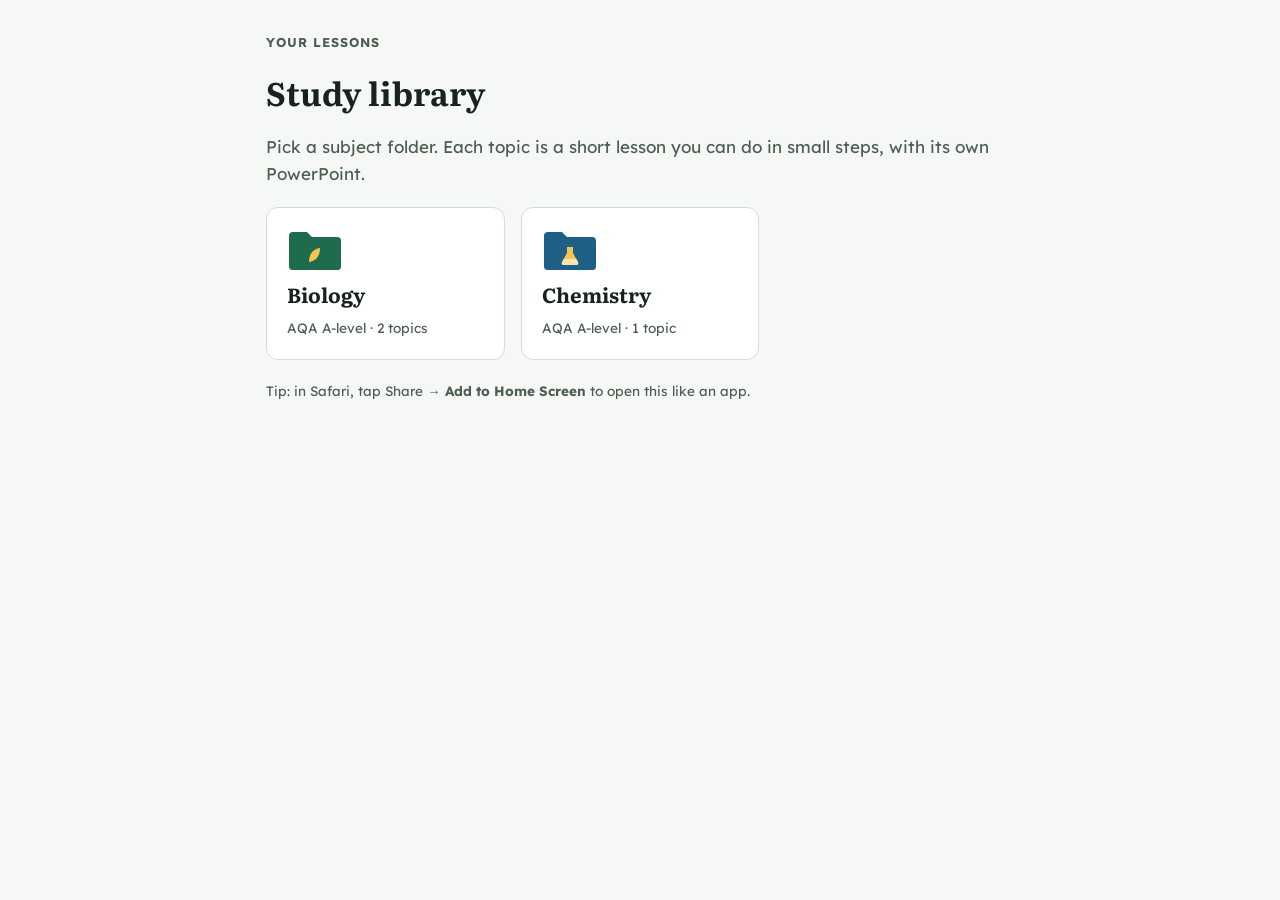
==== commit d29a2be4: "Add Chemistry folder with Acids and bases (pH, Ka, Kw) topic Co-Authored-By: Claude Opus 5.5 <norepl" ====
--- a/index.html
+++ b/index.html
@@ -27,6 +27,11 @@
       <h2>Biology</h2>
       <span class="meta">AQA A-level · <span id="bioCount">2 topics</span></span>
     </a>
+    <a class="tile" href="chemistry/">
+      <svg class="folder" viewBox="0 0 56 44" aria-hidden="true"><path d="M2 8a4 4 0 0 1 4-4h14l5 5h25a4 4 0 0 1 4 4v25a4 4 0 0 1-4 4H6a4 4 0 0 1-4-4z" fill="#1E5F86"/><path d="M2 15h52v23a4 4 0 0 1-4 4H6a4 4 0 0 1-4-4z" fill="#1E5F86" opacity=".75"/><path d="M25 19h6v6l5 9a2 2 0 0 1-2 3H22a2 2 0 0 1-2-3l5-9z" fill="var(--sun-fill)"/><path d="M21.5 31h13l1.5 3a2 2 0 0 1-2 3H22a2 2 0 0 1-2-3z" fill="#fff" opacity=".55"/></svg>
+      <h2>Chemistry</h2>
+      <span class="meta">AQA A-level · 1 topic</span>
+    </a>
   </div>
   <p class="hint-ios">Tip: in Safari, tap Share → <b>Add to Home Screen</b> to open this like an app.</p>
 </main>
--- a/assets/lesson.css
+++ b/assets/lesson.css
@@ -158,3 +158,49 @@
 table.notes th,table.notes td{border:1px solid var(--line); padding:.5rem .6rem; text-align:left; vertical-align:top}
 table.notes th{background:var(--leaf-soft)}
 .tablewrap{overflow-x:auto}
+
+/* Chemistry folder accent: same design, deep blue instead of leaf green */
+:root[data-subject="chem"]{--leaf:#1E5F86; --leaf-soft:#E1EDF5; --ok:#1E5F86}
+@media (prefers-color-scheme: dark){:root[data-subject="chem"]:not([data-theme="light"]){--leaf:#7CB9E0; --leaf-soft:#172E3D; --ok:#7CB9E0}}
+:root[data-subject="chem"][data-theme="dark"]{--leaf:#7CB9E0; --leaf-soft:#172E3D; --ok:#7CB9E0}
+
+/* equations */
+.eq{font-family:var(--font-display); font-weight:700; display:inline-flex; align-items:center; gap:.4em; flex-wrap:wrap; justify-content:center}
+.frac{display:inline-flex; flex-direction:column; align-items:center; vertical-align:middle; line-height:1.25}
+.frac > span:first-child{border-bottom:2px solid currentColor; padding:0 .3em .1em}
+.frac > span:last-child{padding:.1em .3em 0}
+.eqbox{display:flex; justify-content:center; padding:.8rem; background:var(--leaf-soft); border-radius:10px; font-size:1.15em; overflow-x:auto}
+/* route chips for the equation map */
+.route{display:flex; flex-wrap:wrap; align-items:center; gap:.4rem}
+.route .st{background:var(--surface); border:1.5px solid var(--leaf); border-radius:10px; padding:.35rem .6rem; font-weight:700}
+.route .st.end{background:var(--leaf); color:var(--surface)}
+.route .ar{color:var(--muted); font-weight:700}
+.doors{display:grid; grid-template-columns:repeat(auto-fit,minmax(150px,1fr)); gap:.5rem}
+.doors button{font:inherit; text-align:left; padding:.7rem .8rem; border-radius:10px; border:1.5px solid var(--line); background:var(--surface); color:var(--ink); cursor:pointer; display:flex; flex-direction:column; gap:.15rem}
+.doors button[aria-pressed="true"]{border-color:var(--leaf); background:var(--leaf-soft)}
+.doors .d-k{font-weight:700} .doors .d-s{font-size:.85em; color:var(--muted)}
+/* ICE boxes */
+.ice{border-collapse:collapse; width:100%; font-size:.95em}
+.ice th,.ice td{border:1px solid var(--line); padding:.4rem .5rem; text-align:center}
+.ice th{background:var(--leaf-soft)}
+.ice td:first-child,.ice th:first-child{text-align:left; font-weight:700}
+.ice input{width:100%; min-width:5.5rem; padding:.35rem .4rem; text-align:center}
+.ice .given{font-variant-numeric:tabular-nums}
+.gridrow{display:flex; flex-wrap:wrap; gap:.5rem 1rem; align-items:center}
+.gridrow label{font-weight:700}
+.gridrow input{max-width:11rem}
+/* pH scale */
+.phscale{position:relative; margin:2.6rem 0 2.8rem}
+.phbar{height:14px; border-radius:99px; background:linear-gradient(90deg,var(--heat-soft),var(--bg) 50%,var(--leaf-soft)); border:1px solid var(--line)}
+.phticks{display:flex; justify-content:space-between; font-size:.75rem; color:var(--muted); margin-top:.2rem; font-variant-numeric:tabular-nums}
+.phm{position:absolute; top:-2.3rem; transform:translateX(-50%); font-size:.72rem; font-weight:700; text-align:center; white-space:nowrap; line-height:1.2}
+.phm::after{content:""; display:block; width:2px; height:.9rem; background:var(--ink); margin:.15rem auto 0}
+.phm.low{top:auto; bottom:-2.5rem} .phm.low::after{display:none} .phm.low::before{content:""; display:block; width:2px; height:.9rem; background:var(--ink); margin:0 auto .15rem}
+.phm.r{transform:translateX(-88%); text-align:right} .phm.r::after{margin-right:6%; margin-left:auto}
+.phm.l{transform:translateX(-12%); text-align:left} .phm.l::after{margin-left:6%}
+.phscale{margin-inline:.25rem}
+.card-h{flex-wrap:wrap}
+.gridrow{display:grid; grid-template-columns:minmax(6.5rem,9rem) minmax(0,12rem) auto; gap:.5rem; align-items:center; justify-content:start}
+.gridrow input{max-width:none; width:100%}
+@media (max-width:520px){ .ice input{min-width:4.2rem; padding:.3rem .25rem} .ice th,.ice td{padding:.3rem} .gridrow{grid-template-columns:6rem minmax(0,1fr) auto} }
+@media (max-width:520px){ .ice td:first-child,.ice th:first-child{font-size:.8em} }
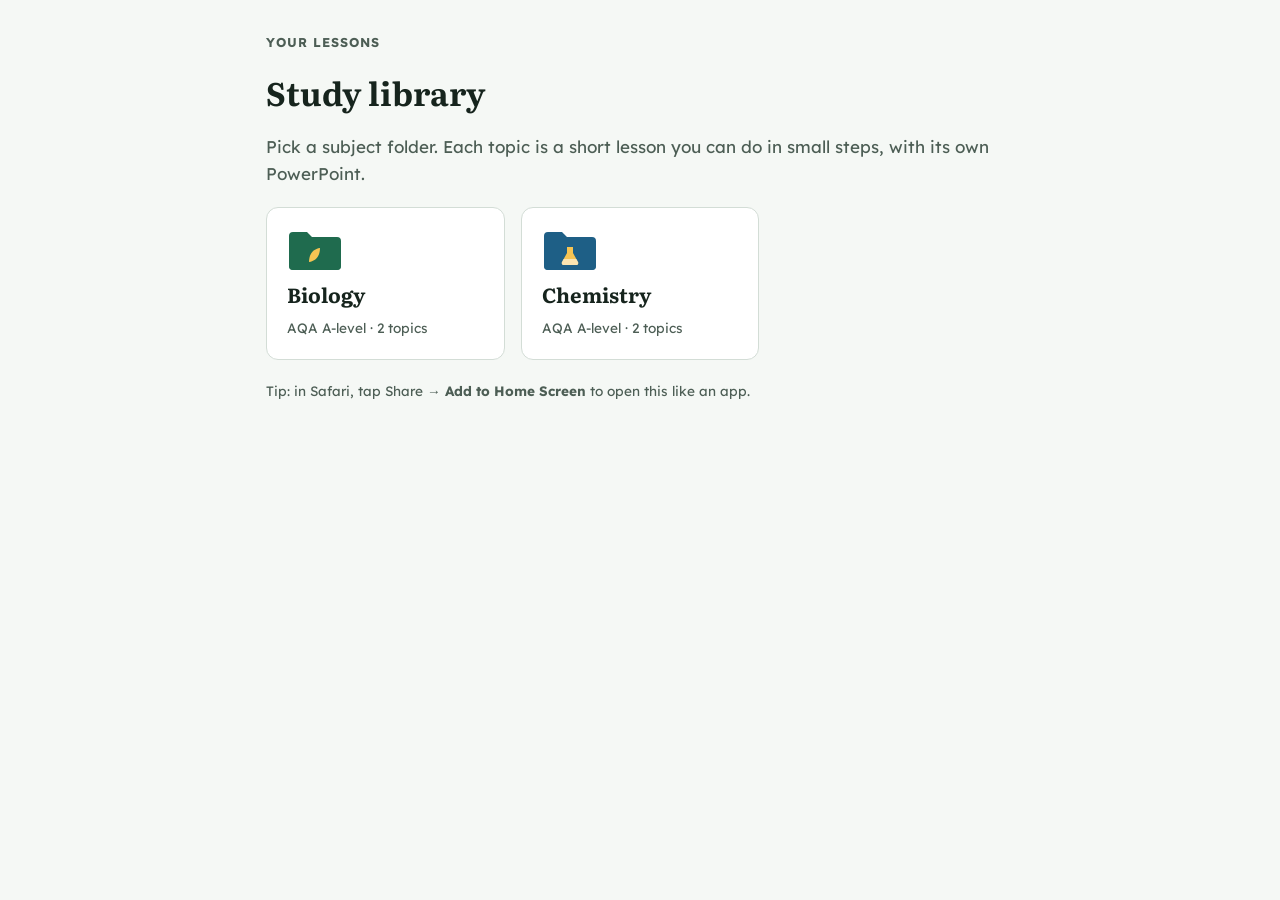
==== commit 6ab6b2e6: "Add Titrations, pH curves and indicators topic to Chemistry Co-Authored-By: Claude Opus 5.5 <noreply" ====
--- a/index.html
+++ b/index.html
@@ -30,7 +30,7 @@
     <a class="tile" href="chemistry/">
       <svg class="folder" viewBox="0 0 56 44" aria-hidden="true"><path d="M2 8a4 4 0 0 1 4-4h14l5 5h25a4 4 0 0 1 4 4v25a4 4 0 0 1-4 4H6a4 4 0 0 1-4-4z" fill="#1E5F86"/><path d="M2 15h52v23a4 4 0 0 1-4 4H6a4 4 0 0 1-4-4z" fill="#1E5F86" opacity=".75"/><path d="M25 19h6v6l5 9a2 2 0 0 1-2 3H22a2 2 0 0 1-2-3l5-9z" fill="var(--sun-fill)"/><path d="M21.5 31h13l1.5 3a2 2 0 0 1-2 3H22a2 2 0 0 1-2-3z" fill="#fff" opacity=".55"/></svg>
       <h2>Chemistry</h2>
-      <span class="meta">AQA A-level · 1 topic</span>
+      <span class="meta">AQA A-level · 2 topics</span>
     </a>
   </div>
   <p class="hint-ios">Tip: in Safari, tap Share → <b>Add to Home Screen</b> to open this like an app.</p>
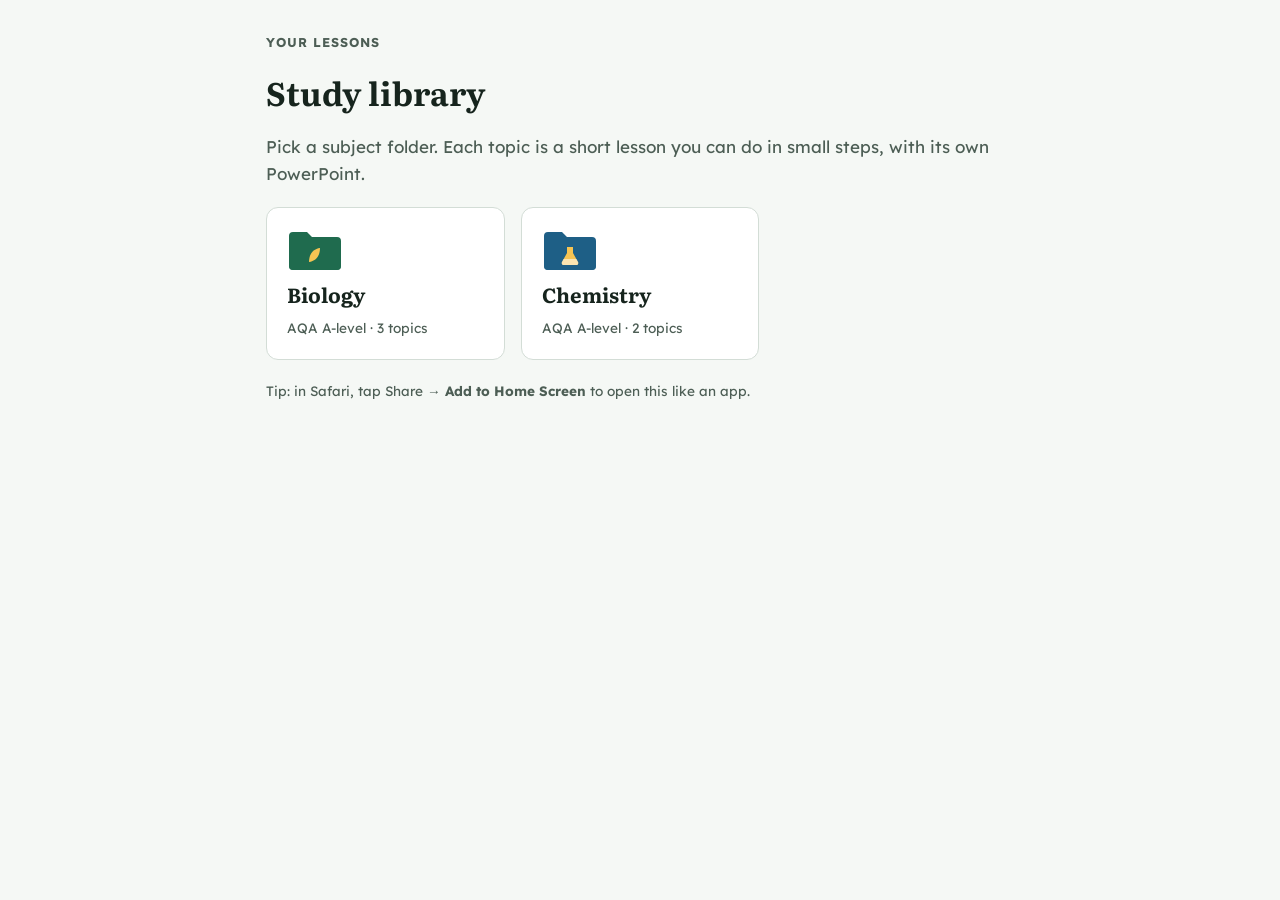
==== commit 843bfd1d: "Add Phosphorus cycle, mycorrhizae and fertilisers topic to Biology Co-Authored-By: Claude Opus 5.5 <" ====
--- a/index.html
+++ b/index.html
@@ -25,7 +25,7 @@
     <a class="tile" href="biology/">
       <svg class="folder" viewBox="0 0 56 44" aria-hidden="true"><path d="M2 8a4 4 0 0 1 4-4h14l5 5h25a4 4 0 0 1 4 4v25a4 4 0 0 1-4 4H6a4 4 0 0 1-4-4z" fill="var(--leaf)"/><path d="M2 15h52v23a4 4 0 0 1-4 4H6a4 4 0 0 1-4-4z" fill="var(--leaf)" opacity=".75"/><path d="M33 20c-7 1-11 6-11 14 7-1 11-6 11-14z" fill="var(--sun-fill)"/></svg>
       <h2>Biology</h2>
-      <span class="meta">AQA A-level · <span id="bioCount">2 topics</span></span>
+      <span class="meta">AQA A-level · <span id="bioCount">3 topics</span></span>
     </a>
     <a class="tile" href="chemistry/">
       <svg class="folder" viewBox="0 0 56 44" aria-hidden="true"><path d="M2 8a4 4 0 0 1 4-4h14l5 5h25a4 4 0 0 1 4 4v25a4 4 0 0 1-4 4H6a4 4 0 0 1-4-4z" fill="#1E5F86"/><path d="M2 15h52v23a4 4 0 0 1-4 4H6a4 4 0 0 1-4-4z" fill="#1E5F86" opacity=".75"/><path d="M25 19h6v6l5 9a2 2 0 0 1-2 3H22a2 2 0 0 1-2-3l5-9z" fill="var(--sun-fill)"/><path d="M21.5 31h13l1.5 3a2 2 0 0 1-2 3H22a2 2 0 0 1-2-3z" fill="#fff" opacity=".55"/></svg>
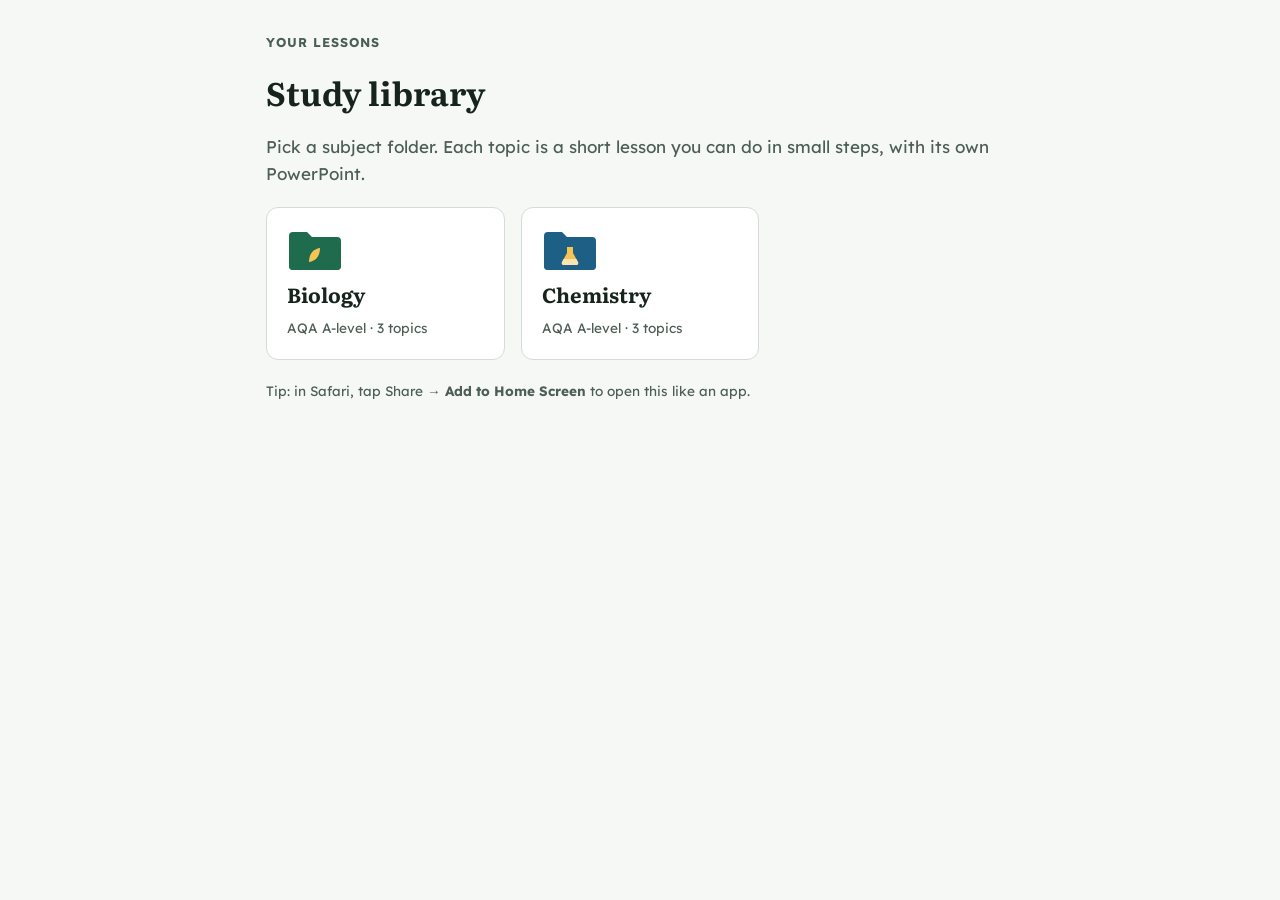
==== commit 37a52d04: "Add Aqueous ions topic to Chemistry with 3D complex-ion models and virtual lab Co-Authored-By: Claud" ====
--- a/index.html
+++ b/index.html
@@ -30,7 +30,7 @@
     <a class="tile" href="chemistry/">
       <svg class="folder" viewBox="0 0 56 44" aria-hidden="true"><path d="M2 8a4 4 0 0 1 4-4h14l5 5h25a4 4 0 0 1 4 4v25a4 4 0 0 1-4 4H6a4 4 0 0 1-4-4z" fill="#1E5F86"/><path d="M2 15h52v23a4 4 0 0 1-4 4H6a4 4 0 0 1-4-4z" fill="#1E5F86" opacity=".75"/><path d="M25 19h6v6l5 9a2 2 0 0 1-2 3H22a2 2 0 0 1-2-3l5-9z" fill="var(--sun-fill)"/><path d="M21.5 31h13l1.5 3a2 2 0 0 1-2 3H22a2 2 0 0 1-2-3z" fill="#fff" opacity=".55"/></svg>
       <h2>Chemistry</h2>
-      <span class="meta">AQA A-level · 2 topics</span>
+      <span class="meta">AQA A-level · 3 topics</span>
     </a>
   </div>
   <p class="hint-ios">Tip: in Safari, tap Share → <b>Add to Home Screen</b> to open this like an app.</p>
--- a/assets/lesson.css
+++ b/assets/lesson.css
@@ -204,3 +204,68 @@
 .gridrow input{max-width:none; width:100%}
 @media (max-width:520px){ .ice input{min-width:4.2rem; padding:.3rem .25rem} .ice th,.ice td{padding:.3rem} .gridrow{grid-template-columns:6rem minmax(0,1fr) auto} }
 @media (max-width:520px){ .ice td:first-child,.ice th:first-child{font-size:.8em} }
+
+/* ---- aqueous ions: 3D viewer ---- */
+.mol3d{display:flex; flex-direction:column; gap:.6rem}
+.mol-top{display:flex; justify-content:space-between; align-items:baseline; gap:.5rem; flex-wrap:wrap}
+.mol-formula{font-family:var(--font-display); font-weight:700; font-size:1.35em}
+.mol-cn{font-size:.85rem; color:var(--muted)}
+.mol-stage{position:relative; height:340px; border-radius:var(--radius); background:radial-gradient(circle at 50% 40%, #2b3b4a, #121a22 75%); overflow:hidden; cursor:grab}
+.mol-stage:active{cursor:grabbing}
+.mol-stage canvas{display:block; width:100%; height:100%}
+.mol-hint{position:absolute; left:.6rem; bottom:.5rem; font-size:.75rem; color:#c9d6df; pointer-events:none}
+.mol-legend{display:flex; flex-wrap:wrap; gap:.4rem .9rem; font-size:.8rem; color:var(--muted)}
+.mol-legend span{display:inline-flex; align-items:center; gap:.3rem}
+.mol-legend i{display:inline-block; width:.8em; height:.8em; border-radius:50%; border:1px solid var(--line)}
+.mol-legend i.arrow{width:1.4em; height:.25em; border-radius:2px; background:#f1b434; border:0}
+.solswatch{display:flex; align-items:center; gap:.6rem}
+.solswatch .sw{width:2.2rem; height:2.2rem; border-radius:50%; border:2px solid var(--line); flex:none}
+.chargebar{display:flex; align-items:center; gap:.35rem; flex-wrap:wrap}
+.chargebar span{width:1.7rem; height:1.7rem; border-radius:50%; display:grid; place-items:center; font-weight:700; border:2px dashed var(--line); color:var(--muted)}
+.chargebar span.on{border:2px solid var(--leaf); background:var(--leaf-soft); color:var(--leaf)}
+.chargebar b{margin-left:.3rem}
+@media (max-width:520px){ .mol-stage{height:300px} }
+
+/* ---- test tubes and lab ---- */
+.lab-grid{display:grid; grid-template-columns:minmax(150px,200px) minmax(0,1fr); gap:1rem; align-items:start}
+@media (max-width:560px){ .lab-grid{grid-template-columns:1fr} }
+.bench{background:#26313b; border-radius:var(--radius); padding:.8rem .6rem .6rem; display:flex; flex-direction:column; align-items:center}
+.tubewrap{width:120px}
+.tube{display:block; width:100%; height:auto; overflow:visible}
+.tube .glass{fill:none; stroke:#dfe8ee; stroke-width:3; stroke-linecap:round}
+.tube .liq{fill:#4f95e0; transition:fill .9s ease}
+.tube .cloud{opacity:0; transition:opacity .9s ease, fill .9s ease}
+.tube .settle{transform-box:fill-box; transform-origin:bottom; transform:scaleY(0); transition:transform 1.4s ease, fill 2.5s ease}
+.tube .settle.on{transform:scaleY(1)}
+.tube .drop{fill:#dfe8ee; opacity:0}
+.tube .drop.fall{animation:dropfall .55s ease-in}
+.tube .bubbles circle{fill:none; stroke:#ffffff; stroke-width:1.2; opacity:0}
+.tube .bubbles.fizz circle{animation:bubble 1.6s ease-in infinite}
+@keyframes dropfall{0%{opacity:1; transform:translateY(0)} 100%{opacity:.9; transform:translateY(105px)}}
+@keyframes bubble{0%{opacity:.9; transform:translateY(0)} 100%{opacity:0; transform:translateY(-105px)}}
+:root[data-motion="off"] .tube *{transition:none!important; animation:none!important}
+:root[data-motion="off"] .tube .bubbles.fizz circle{opacity:.9}
+@media (prefers-reduced-motion: reduce){ .tube *{transition:none!important; animation:none!important} .tube .bubbles.fizz circle{opacity:.9} }
+.tubelabel{color:#e6eef3; font-size:.85rem; text-align:center; margin-top:.4rem; font-weight:700; line-height:1.35}
+.tubelabel .muted{color:#b3c3ce; font-weight:400}
+.lab-out p+p{margin-top:.35rem}
+.eqline{font-family:var(--font-display); font-weight:700; background:var(--leaf-soft); padding:.45rem .6rem; border-radius:8px; overflow-x:auto}
+.rulechip{display:inline-block; font-size:.85rem; font-weight:700; color:var(--leaf); border:1.5px solid var(--leaf); border-radius:99px; padding:.2rem .7rem}
+.minitube{display:inline-block; width:58px; vertical-align:middle}
+.minitubes{display:flex; gap:1rem; flex-wrap:wrap; background:#26313b; border-radius:var(--radius); padding:.8rem; justify-content:center}
+.minitubes figure{margin:0; display:flex; flex-direction:column; align-items:center; gap:.3rem; color:#e6eef3; font-size:.8rem; text-align:center; max-width:120px}
+.clue{background:var(--bg); border:1px solid var(--line); border-radius:var(--radius); padding:.9rem 1rem}
+/* AQA colour table */
+.aqa{border-collapse:collapse; width:100%; font-size:.85em; min-width:620px}
+.aqa th,.aqa td{border:1px solid var(--line); padding:.4rem .45rem; text-align:center; vertical-align:middle}
+.aqa th{background:var(--leaf-soft)}
+.aqa td.c-fe2{background:#3f6e2a; color:#fff} .aqa td.c-fe2s{background:#9cc46a; color:#16241d}
+.aqa td.c-cu{background:#3c86d9; color:#fff} .aqa td.c-cus{background:#2c5fb5; color:#fff} .aqa td.c-cud{background:#1d3fa8; color:#fff} .aqa td.c-cuc{background:#3fa59b; color:#fff}
+.aqa td.c-fe3{background:#8b3f1c; color:#fff} .aqa td.c-fe3s{background:#a98fc4; color:#16241d}
+.aqa td.c-al{background:#ffffff; color:#16241d}
+.aqa td.same{opacity:.75}
+.trick{border:2px solid var(--leaf); border-radius:var(--radius); padding:.8rem 1rem; display:flex; flex-direction:column; gap:.35rem}
+.trick .tt{font-size:.75rem; font-weight:700; letter-spacing:.08em; text-transform:uppercase; color:var(--leaf)}
+.bigrule{font-family:var(--font-display); font-weight:700; font-size:1.2em; text-align:center; padding:.9rem; border-radius:var(--radius); background:var(--leaf); color:var(--surface)}
+.match > *{min-width:0} .match select{width:100%; text-overflow:ellipsis}
+.rulechip{border-radius:10px}
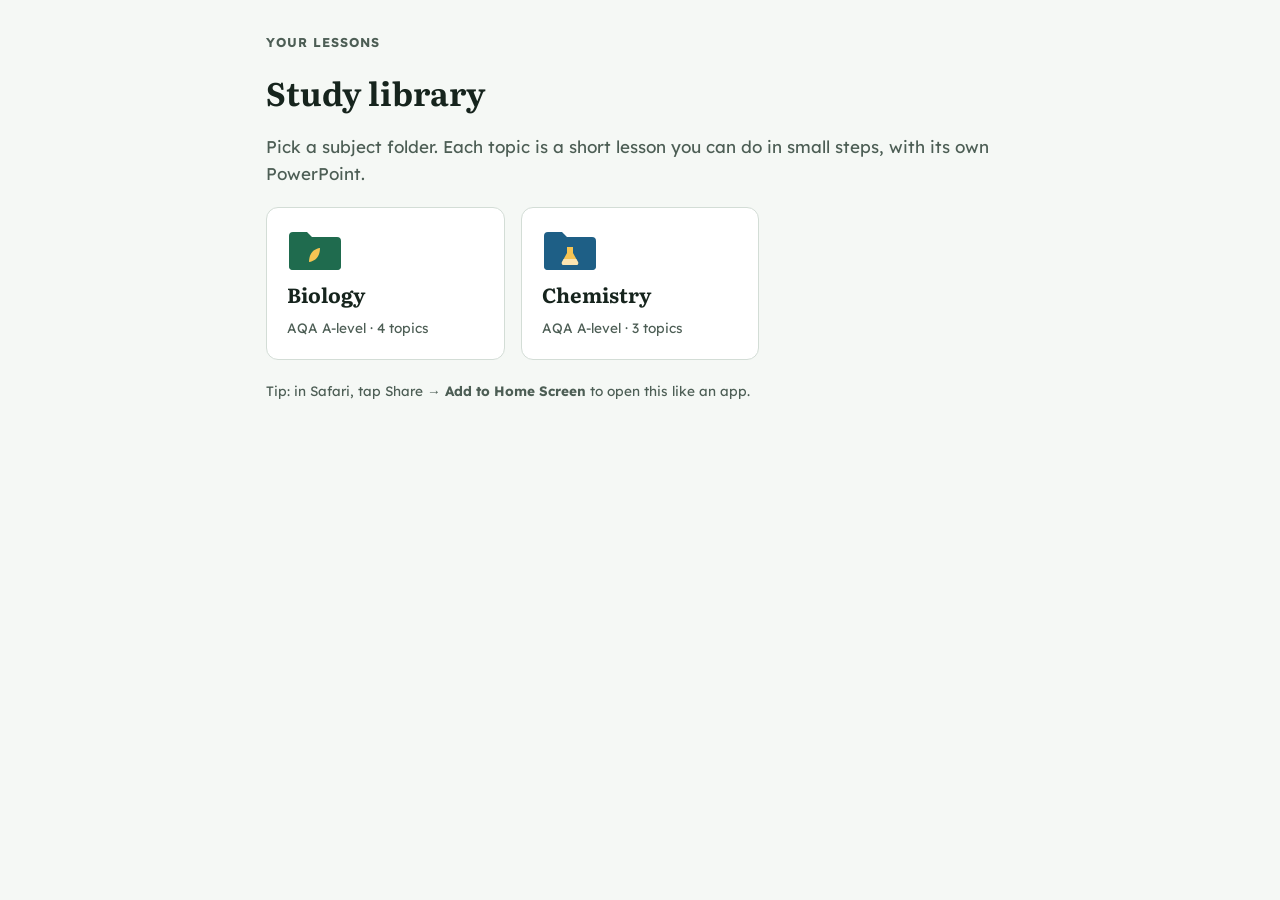
==== commit 2c0d973b: "Add Selection and speciation lesson, slides and flashcards Co-Authored-By: Claude Opus 5.5 <noreply@" ====
--- a/index.html
+++ b/index.html
@@ -25,7 +25,7 @@
     <a class="tile" href="biology/">
       <svg class="folder" viewBox="0 0 56 44" aria-hidden="true"><path d="M2 8a4 4 0 0 1 4-4h14l5 5h25a4 4 0 0 1 4 4v25a4 4 0 0 1-4 4H6a4 4 0 0 1-4-4z" fill="var(--leaf)"/><path d="M2 15h52v23a4 4 0 0 1-4 4H6a4 4 0 0 1-4-4z" fill="var(--leaf)" opacity=".75"/><path d="M33 20c-7 1-11 6-11 14 7-1 11-6 11-14z" fill="var(--sun-fill)"/></svg>
       <h2>Biology</h2>
-      <span class="meta">AQA A-level · <span id="bioCount">3 topics</span></span>
+      <span class="meta">AQA A-level · <span id="bioCount">4 topics</span></span>
     </a>
     <a class="tile" href="chemistry/">
       <svg class="folder" viewBox="0 0 56 44" aria-hidden="true"><path d="M2 8a4 4 0 0 1 4-4h14l5 5h25a4 4 0 0 1 4 4v25a4 4 0 0 1-4 4H6a4 4 0 0 1-4-4z" fill="#1E5F86"/><path d="M2 15h52v23a4 4 0 0 1-4 4H6a4 4 0 0 1-4-4z" fill="#1E5F86" opacity=".75"/><path d="M25 19h6v6l5 9a2 2 0 0 1-2 3H22a2 2 0 0 1-2-3l5-9z" fill="var(--sun-fill)"/><path d="M21.5 31h13l1.5 3a2 2 0 0 1-2 3H22a2 2 0 0 1-2-3z" fill="#fff" opacity=".55"/></svg>
--- a/assets/lesson.css
+++ b/assets/lesson.css
@@ -269,3 +269,52 @@
 .bigrule{font-family:var(--font-display); font-weight:700; font-size:1.2em; text-align:center; padding:.9rem; border-radius:var(--radius); background:var(--leaf); color:var(--surface)}
 .match > *{min-width:0} .match select{width:100%; text-overflow:ellipsis}
 .rulechip{border-radius:10px}
+
+/* ---- flashcards ---- */
+.lvcards{display:grid; grid-template-columns:repeat(auto-fit,minmax(170px,1fr)); gap:.6rem}
+.lvlcard{font:inherit; text-align:left; display:flex; flex-direction:column; gap:.2rem; padding:.8rem .9rem; border-radius:var(--radius); border:2px solid var(--line); background:var(--surface); color:var(--ink); cursor:pointer; min-width:0}
+.lvlcard[aria-pressed="true"]{border-color:var(--leaf); background:var(--leaf-soft)}
+.lvlcard[aria-pressed="false"]{opacity:.6}
+.lvname{font-family:var(--font-display); font-weight:700; font-size:1.1em}
+.lvtag{display:inline-block; font-size:.72rem; font-weight:700; letter-spacing:.06em; text-transform:uppercase; padding:.15rem .5rem; border-radius:6px; color:#fff}
+.lvtag.lv1,.lvlcard.lv1 .lvname::before{background:#2f7d5b} .lvtag.lv2{background:#1e5f86} .lvtag.lv3{background:#8a3f6b}
+.lvlcard .lvname::before{content:""; display:inline-block; width:.6em; height:.6em; border-radius:50%; margin-right:.4em; vertical-align:middle}
+.lvlcard.lv2 .lvname::before{background:#1e5f86} .lvlcard.lv3 .lvname::before{background:#8a3f6b}
+.statrow{display:grid; grid-template-columns:5.5rem minmax(0,1fr) 3rem; gap:.6rem; align-items:center}
+.sbar{height:10px; border-radius:99px; background:var(--line); overflow:hidden; display:flex}
+.sbar i{display:block; height:100%} .sbar .m{background:var(--leaf)} .sbar .l{background:var(--leaf); opacity:.4}
+.tabnum{font-variant-numeric:tabular-nums; text-align:right}
+.fc-top{display:flex; align-items:center; justify-content:space-between; gap:.6rem; flex-wrap:wrap}
+.fc-progress{height:6px; border-radius:99px; background:var(--line); overflow:hidden} .fc-progress i{display:block; height:100%; width:0; background:var(--leaf); transition:width .3s}
+.fcard{background:var(--surface); border:2px solid var(--line); border-radius:16px; padding:1.25rem 1.3rem; display:flex; flex-direction:column; gap:.9rem; min-height:16rem; cursor:pointer; box-shadow:0 2px 0 var(--line)}
+.fcard:focus-visible{outline:3px solid var(--focus); outline-offset:3px}
+.fcard.flipped{cursor:default; border-color:var(--leaf)}
+.fc-badges{display:flex; flex-wrap:wrap; gap:.4rem; align-items:center}
+.fc-badges .cid{margin-left:auto; font-size:.8rem; color:var(--muted); font-variant-numeric:tabular-nums}
+.fc-q{font-family:var(--font-display); font-weight:700; font-size:1.3em; line-height:1.4; text-wrap:pretty}
+.fc-back{border-top:2px dashed var(--line); padding-top:.9rem; display:flex; flex-direction:column; gap:.6rem}
+.fc-pts{list-style:none; margin:0; padding:0; display:flex; flex-direction:column; gap:.45rem}
+.fc-pts label{display:flex; gap:.6rem; align-items:flex-start; cursor:pointer; padding:.45rem .6rem; border-radius:10px; background:var(--leaf-soft)}
+.fc-pts input{width:1.2rem; height:1.2rem; margin-top:.2rem; flex:none; accent-color:var(--leaf)}
+.fc-rate{display:grid; grid-template-columns:repeat(3,minmax(0,1fr)); gap:.5rem}
+.fc-rate button{font:inherit; font-weight:700; padding:.7rem .4rem; border-radius:12px; border:2px solid var(--line); background:var(--surface); color:var(--ink); cursor:pointer; display:flex; flex-direction:column; align-items:center; gap:.1rem}
+.fc-rate button small{font-weight:400; color:var(--muted); font-size:.75rem}
+.fc-rate [data-r="again"]{border-color:var(--bad)} .fc-rate [data-r="nearly"]{border-color:var(--sun)} .fc-rate [data-r="got"]{border-color:var(--ok)}
+.fc-rate button.sugg{box-shadow:0 0 0 3px var(--focus)}
+.dl{display:grid; grid-template-columns:repeat(auto-fit,minmax(160px,1fr)); gap:.5rem}
+.dl a{text-decoration:none; text-align:center}
+
+/* ---- selection and speciation models ---- */
+.sim-grid{display:grid; grid-template-columns:minmax(0,1fr) minmax(0,1fr); gap:.8rem; align-items:center}
+@media (max-width:640px){ .sim-grid{grid-template-columns:1fr} }
+.moth-bg{position:relative; aspect-ratio:4/3; border-radius:var(--radius); overflow:hidden; max-width:100%}
+.moth-bg.clean{background:repeating-linear-gradient(80deg,#d9d6c8 0 14px,#cfcbb9 14px 22px,#e3e0d3 22px 34px)}
+.moth-bg.sooty{background:repeating-linear-gradient(80deg,#2d2b28 0 14px,#3a3733 14px 22px,#25231f 22px 34px)}
+.moth{position:absolute; width:22px; height:13px; border-radius:50% 50% 45% 45%/70% 70% 30% 30%; transition:opacity .4s, transform .4s}
+.moth.l{background:radial-gradient(circle at 40% 40%,#f4f1e6,#cfc9b4); box-shadow:inset 0 0 0 1px rgba(0,0,0,.08)}
+.moth.d{background:radial-gradient(circle at 40% 40%,#47433d,#1d1b18)}
+.moth.eaten{opacity:.15; outline:2px solid #c0392b}
+.sim-chart svg,.curvefig2 svg,.drift-fig svg{width:100%; height:auto; display:block}
+.gamebar{display:flex; gap:.6rem; align-items:center; flex-wrap:wrap; font-weight:700}
+.moth-bg.hunting .moth{cursor:crosshair} .moth-bg.hunting{cursor:crosshair; box-shadow:0 0 0 3px var(--sun)}
+.moth-bg.hunting .moth::after{content:""; position:absolute; inset:-4px}
